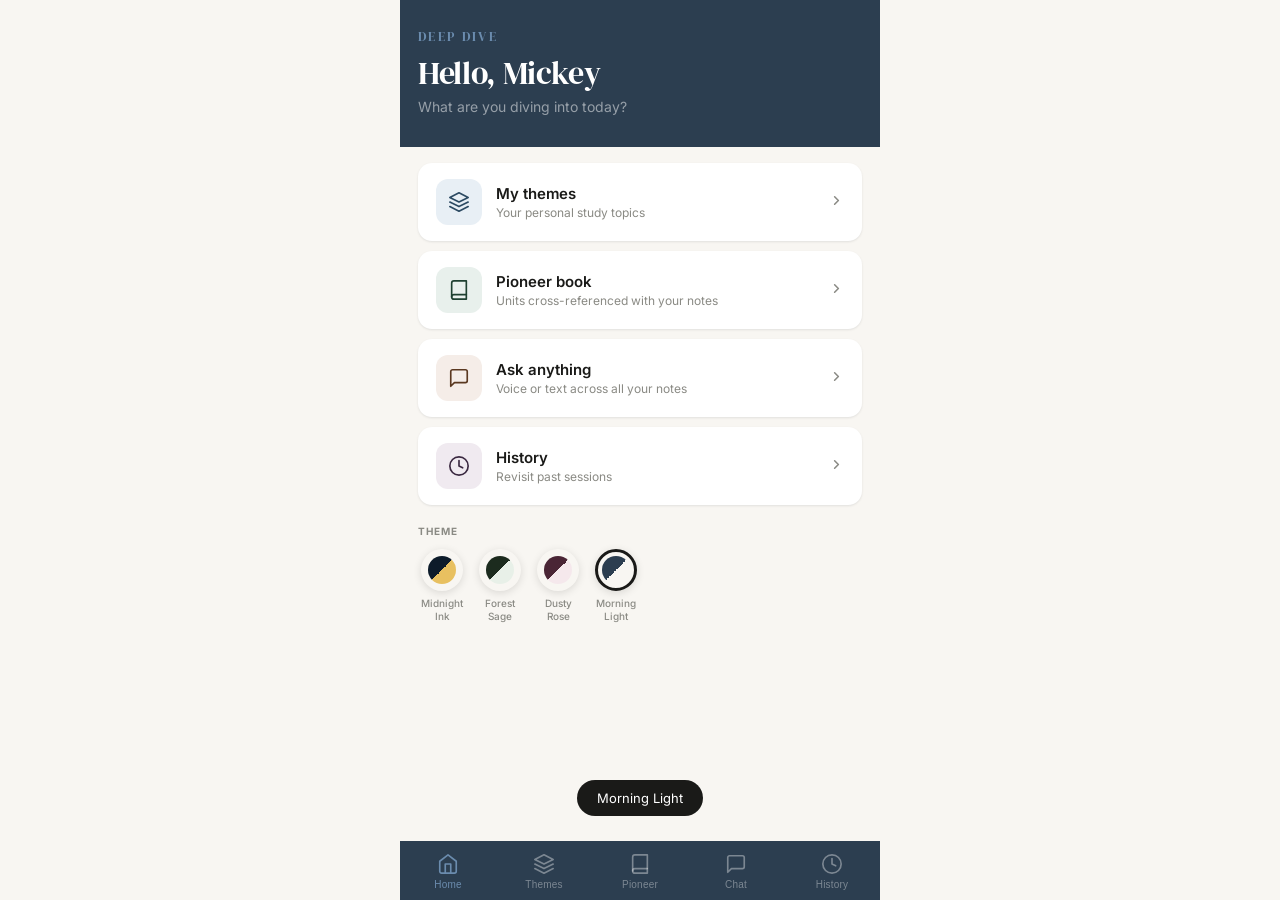
==== index.html @ f8de00b1 "add replay btn style" ====
<!DOCTYPE html>
<html lang="en">
<head>
<meta charset="UTF-8">
<meta name="viewport" content="width=device-width, initial-scale=1.0, maximum-scale=1.0, user-scalable=no, viewport-fit=cover">
<meta name="mobile-web-app-capable" content="yes">
<meta name="apple-mobile-web-app-capable" content="yes">
<meta name="apple-mobile-web-app-status-bar-style" content="default">
<meta name="apple-mobile-web-app-title" content="Deep Dive">
<title>Deep Dive</title>
<style>
@import url('https://fonts.googleapis.com/css2?family=DM+Serif+Display&family=Inter:wght@400;500;600&display=swap');

* { box-sizing: border-box; margin: 0; padding: 0; -webkit-tap-highlight-color: transparent; }
:root {
  /* Brand */
  --navy: #0D1B2A;
  --navy-mid: #1B2E42;
  --navy-soft: #243548;
  --gold: #C9A84C;
  --gold-light: #F5EDD6;
  --gold-dim: rgba(201,168,76,0.15);

  /* Neutrals */
  --bg: #F2F0EB;
  --surface: #FFFFFF;
  --surface2: #F8F6F2;
  --surface3: #EDEAE3;

  /* Text */
  --text: #0D1B2A;
  --text2: #4A5568;
  --text3: #8A95A3;

  /* Borders */
  --border: rgba(13,27,42,0.08);
  --border-strong: rgba(13,27,42,0.15);

  /* Accents */
  --teal: #0F6E56; --teal-light: #E1F5EE;
  --amber: #854F0B; --amber-light: #FAEEDA;
  --coral: #993C1D; --coral-light: #FAECE7;
  --purple: #534AB7; --purple-light: #EEEDFE; --purple-dark: #26215C;

  --radius: 14px;
  --nav-h: 64px;
}
html, body {
  background: var(--bg);
}
body {
  font-family: 'Inter', -apple-system, BlinkMacSystemFont, sans-serif;
  color: var(--text);
  min-height: 100vh;
  max-width: 480px;
  margin: 0 auto;
  overscroll-behavior: none;
}

/* NAV */
.bottom-nav {
  position: fixed; bottom: 0; left: 50%; transform: translateX(-50%);
  width: 100%; max-width: 480px;
  background: var(--navy);
  display: flex; z-index: 100;
  padding-bottom: env(safe-area-inset-bottom);
}
.nav-btn {
  flex: 1; display: flex; flex-direction: column; align-items: center; gap: 4px;
  padding: 12px 4px 10px; font-size: 10px; font-weight: 500;
  color: rgba(255,255,255,0.38);
  border: none; background: none; cursor: pointer;
  transition: color 0.2s;
  letter-spacing: 0.02em;
}
.nav-btn.active { color: var(--gold); }
.nav-btn svg { width: 22px; height: 22px; stroke: currentColor; fill: none; stroke-width: 1.8; stroke-linecap: round; stroke-linejoin: round; }

/* SCREENS */
.screen { display: none; padding-bottom: calc(var(--nav-h) + env(safe-area-inset-bottom) + 20px); min-height: 100vh; background: var(--bg); }
.screen.active { display: block; }

.top-bar {
  position: sticky; top: 0;
  background: var(--navy);
  padding: 14px 18px;
  display: flex; align-items: center; gap: 12px; z-index: 50;
}
.top-bar h1 {
  font-size: 17px; font-weight: 600; flex: 1;
  color: #FFFFFF; letter-spacing: 0.01em;
}
.icon-btn {
  width: 36px; height: 36px;
  display: flex; align-items: center; justify-content: center;
  border: none; background: rgba(255,255,255,0.08); cursor: pointer;
  color: rgba(255,255,255,0.75);
  border-radius: 10px; transition: background 0.15s; flex-shrink: 0;
}
.icon-btn:active { background: rgba(255,255,255,0.15); }
.icon-btn svg { width: 19px; height: 19px; stroke: currentColor; fill: none; stroke-width: 1.8; stroke-linecap: round; stroke-linejoin: round; }
.content { padding: 20px 18px; }

/* HOME */
.home-hero {
  background: var(--navy);
  padding: 28px 18px 32px;
  margin-bottom: 0;
}
.home-brand {
  font-family: 'DM Serif Display', Georgia, serif;
  font-size: 13px; font-weight: 400;
  color: var(--gold);
  letter-spacing: 0.18em;
  text-transform: uppercase;
  margin-bottom: 10px;
  display: block;
}
.greeting {
  font-family: 'DM Serif Display', Georgia, serif;
  font-size: 32px; font-weight: 400;
  color: #FFFFFF;
  line-height: 1.15;
  margin-bottom: 6px;
  letter-spacing: -0.01em;
}
.greeting-sub {
  font-size: 14px; color: rgba(255,255,255,0.5);
  margin-bottom: 0; font-weight: 400;
}
.home-cards { padding: 16px 18px 0; display: flex; flex-direction: column; gap: 10px; background: var(--bg); }
.home-card {
  background: var(--surface);
  border: none;
  border-radius: var(--radius);
  padding: 16px 18px;
  display: flex; align-items: center; gap: 14px;
  cursor: pointer;
  transition: transform 0.12s, box-shadow 0.12s;
  box-shadow: 0 1px 3px rgba(13,27,42,0.06), 0 1px 2px rgba(13,27,42,0.04);
}
.home-card:active { transform: scale(0.985); box-shadow: none; }
.home-icon {
  width: 46px; height: 46px; border-radius: 12px;
  display: flex; align-items: center; justify-content: center; flex-shrink: 0;
}
.home-icon svg { width: 22px; height: 22px; stroke: currentColor; fill: none; stroke-width: 1.8; stroke-linecap: round; stroke-linejoin: round; }
.home-card h3 { font-size: 15px; font-weight: 600; margin-bottom: 2px; color: var(--text); }
.home-card p { font-size: 12px; color: var(--text3); font-weight: 400; }
.chev { margin-left: auto; flex-shrink: 0; }
.chev svg { width: 15px; height: 15px; stroke: var(--text3); fill: none; stroke-width: 2.5; stroke-linecap: round; stroke-linejoin: round; }

/* THEMES */
.search-wrap { margin-bottom: 16px; }
.search-wrap input {
  width: 100%; padding: 12px 18px; border-radius: 99px;
  border: none;
  background: var(--surface);
  font-size: 16px; color: var(--text); outline: none;
  box-shadow: 0 1px 3px rgba(13,27,42,0.08);
  font-family: 'Inter', sans-serif;
}
.search-wrap input:focus { box-shadow: 0 0 0 2px var(--gold), 0 1px 3px rgba(13,27,42,0.08); }
.search-wrap input::placeholder { color: var(--text3); }

.theme-row {
  display: flex; align-items: center; gap: 12px;
  padding: 15px 0; border-bottom: 0.5px solid var(--border);
  cursor: pointer; transition: opacity 0.12s;
}
.theme-row:last-child { border-bottom: none; }
.theme-row:active { opacity: 0.55; }
.theme-name { font-size: 15px; flex: 1; font-weight: 400; color: var(--text); }
.theme-arrow { color: var(--border-strong); }
.theme-arrow svg { width: 14px; height: 14px; stroke: currentColor; fill: none; stroke-width: 2.5; stroke-linecap: round; stroke-linejoin: round; }

.add-row {
  display: flex; align-items: center; gap: 10px;
  padding: 15px 0; cursor: pointer; color: var(--gold); font-size: 15px; font-weight: 500;
}
.add-row svg { width: 18px; height: 18px; stroke: currentColor; fill: none; stroke-width: 2.5; stroke-linecap: round; stroke-linejoin: round; }

.empty-themes { text-align: center; padding: 64px 24px; }
.empty-themes .big-icon { font-size: 52px; margin-bottom: 18px; }
.empty-themes h3 { font-family: 'DM Serif Display', Georgia, serif; font-size: 22px; font-weight: 400; margin-bottom: 10px; color: var(--text); }
.empty-themes p { font-size: 14px; color: var(--text3); line-height: 1.65; margin-bottom: 28px; }
.empty-themes button {
  background: var(--navy); color: white; border: none;
  padding: 13px 26px; border-radius: 99px; font-size: 15px; font-weight: 500;
  cursor: pointer; display: inline-flex; align-items: center; gap: 8px;
  font-family: 'Inter', sans-serif;
}
.empty-themes button svg { width: 18px; height: 18px; stroke: currentColor; fill: none; stroke-width: 2; stroke-linecap: round; stroke-linejoin: round; }

/* DETAIL */
.source-pill {
  display: inline-flex; align-items: center; gap: 5px;
  font-size: 11px; font-weight: 600; padding: 4px 12px;
  border-radius: 99px;
  background: var(--navy); color: var(--gold);
  letter-spacing: 0.04em; text-transform: uppercase;
  margin-bottom: 16px;
}
.section-label {
  font-size: 10px; font-weight: 700; color: var(--text3);
  letter-spacing: 0.1em; text-transform: uppercase; margin: 20px 0 10px;
}
.note-card {
  background: var(--surface);
  border: none;
  border-radius: 14px; margin-bottom: 10px; overflow: hidden;
  box-shadow: 0 1px 3px rgba(13,27,42,0.07), 0 1px 2px rgba(13,27,42,0.04);
}
.note-head {
  display: flex; align-items: flex-start; gap: 10px;
  padding: 14px 16px; cursor: pointer; transition: background 0.12s;
}
.note-head:active { background: var(--surface2); }
.note-tag-pill {
  font-size: 10px; font-weight: 700; padding: 3px 8px; border-radius: 6px;
  background: var(--gold-dim); color: var(--gold);
  border: 1px solid rgba(201,168,76,0.25);
  flex-shrink: 0; margin-top: 1px; white-space: nowrap;
  letter-spacing: 0.04em; text-transform: uppercase;
}
.note-summary { font-size: 13px; flex: 1; line-height: 1.4; }
.note-chev { color: var(--text3); transition: transform 0.2s; flex-shrink: 0; margin-top: 2px; }
.note-chev svg { width: 14px; height: 14px; stroke: currentColor; fill: none; stroke-width: 2; stroke-linecap: round; stroke-linejoin: round; }
.note-chev.open { transform: rotate(180deg); }
.note-body { display: none; padding: 0 12px 14px 12px; border-top: 0.5px solid var(--border); }
.note-body.open { display: block; }
.note-full { font-size: 13px; line-height: 1.75; color: var(--text2); padding-top: 12px; margin-bottom: 8px; font-family: Georgia, serif; }
.note-ref { font-size: 11px; color: var(--text3); margin-bottom: 10px; }
.note-actions { display: flex; gap: 6px; flex-wrap: wrap; }
.note-action {
  font-size: 12px; padding: 6px 10px; border-radius: 8px;
  border: 0.5px solid var(--border-strong); background: var(--surface2); color: var(--text2);
  cursor: pointer; display: flex; align-items: center; gap: 4px; transition: background 0.12s;
}
.note-action:active { background: var(--bg); }
.note-action svg { width: 13px; height: 13px; stroke: currentColor; fill: none; stroke-width: 2; stroke-linecap: round; stroke-linejoin: round; }

/* LOADING / EMPTY */
.loading-state { text-align: center; padding: 48px 20px; color: var(--text3); font-size: 14px; }
.spinner { width: 28px; height: 28px; border: 2px solid var(--border-strong); border-top-color: var(--gold); border-radius: 50%; animation: spin 0.7s linear infinite; margin: 0 auto 14px; }
@keyframes spin { to { transform: rotate(360deg); } }
.empty-state { text-align: center; padding: 40px 20px; }
.empty-state p { font-size: 14px; color: var(--text3); line-height: 1.6; }

/* PIONEER */
.unit-card {
  background: var(--surface); border: 0.5px solid var(--border);
  border-radius: var(--radius); padding: 14px 16px; margin-bottom: 10px;
  cursor: pointer; transition: background 0.12s;
}
.unit-card:active { background: var(--surface2); }
.unit-number { font-size: 11px; font-weight: 600; color: var(--text3); letter-spacing: 0.05em; text-transform: uppercase; margin-bottom: 4px; }
.unit-title { font-size: 14px; font-weight: 500; margin-bottom: 6px; }
.match-badge { font-size: 11px; background: var(--purple-light); color: var(--purple); border-radius: 6px; padding: 2px 8px; display: inline-block; font-weight: 500; }

/* CHAT */
.chat-messages {
  padding: 16px; display: flex; flex-direction: column; gap: 12px;
  padding-bottom: calc(var(--nav-h) + 120px + env(safe-area-inset-bottom));
}
.bubble-me {
  background: var(--navy); color: rgba(255,255,255,0.92);
  border-radius: 18px 18px 4px 18px;
  padding: 11px 16px; font-size: 14px; line-height: 1.55;
  align-self: flex-end; max-width: 85%;
  font-weight: 400;
}
.bubble-them {
  background: var(--surface);
  border-radius: 18px 18px 18px 4px;
  padding: 14px 16px; font-size: 14px; line-height: 1.75;
  align-self: flex-start; max-width: 92%;
  font-family: 'DM Serif Display', Georgia, serif;
  white-space: pre-wrap;
  box-shadow: 0 1px 3px rgba(13,27,42,0.07);
}
.typing { display: flex; gap: 5px; padding: 14px 16px; align-items: center; }
.typing span { width: 7px; height: 7px; border-radius: 50%; background: var(--text3); animation: bounce 1.1s infinite; }
.typing span:nth-child(2) { animation-delay: 0.18s; }
.typing span:nth-child(3) { animation-delay: 0.36s; }
@keyframes bounce { 0%,60%,100%{transform:translateY(0)} 30%{transform:translateY(-6px)} }

.chat-bar {
  position: fixed;
  bottom: calc(var(--nav-h) + env(safe-area-inset-bottom));
  left: 50%; transform: translateX(-50%);
  width: 100%; max-width: 480px;
  background: var(--surface);
  border-top: 0.5px solid var(--border);
  padding: 10px 14px 12px; z-index: 50;
}
.chat-bar-row { display: flex; align-items: center; gap: 8px; }
.chat-bar input {
  flex: 1; padding: 11px 16px; border-radius: 99px;
  border: none;
  background: var(--bg);
  font-size: 16px; color: var(--text); outline: none;
  font-family: 'Inter', sans-serif;
}
.chat-bar input:focus { box-shadow: 0 0 0 2px var(--gold); }

/* Voice button — big and friendly */
.voice-btn {
  width: 46px; height: 46px; border-radius: 50%; flex-shrink: 0;
  border: none; cursor: pointer;
  display: flex; align-items: center; justify-content: center;
  transition: all 0.2s;
  background: var(--surface3); color: var(--text2);
}
.voice-btn.listening {
  background: #C62828; color: white;
  animation: pulse-ring 1.2s ease-out infinite;
}
.voice-btn svg { width: 18px; height: 18px; stroke: currentColor; fill: none; stroke-width: 1.8; stroke-linecap: round; stroke-linejoin: round; }
@keyframes pulse-ring {
  0% { box-shadow: 0 0 0 0 rgba(229,57,53,0.4); }
  70% { box-shadow: 0 0 0 10px rgba(229,57,53,0); }
  100% { box-shadow: 0 0 0 0 rgba(229,57,53,0); }
}

.send-btn {
  width: 46px; height: 46px; border-radius: 50%; flex-shrink: 0;
  background: var(--navy); border: none; cursor: pointer;
  display: flex; align-items: center; justify-content: center; transition: opacity 0.15s;
}
.send-btn:active { opacity: 0.8; }
.send-btn svg { width: 16px; height: 16px; stroke: white; fill: none; stroke-width: 2; stroke-linecap: round; stroke-linejoin: round; }

.voice-status {
  font-size: 12px; color: var(--text3); text-align: center;
  padding-top: 6px; min-height: 20px; transition: color 0.2s;
  letter-spacing: 0.02em;
}
.voice-status.active { color: #C62828; }

/* HISTORY */
.history-item {
  background: var(--surface);
  border: none;
  border-radius: var(--radius); margin-bottom: 10px; cursor: pointer;
  box-shadow: 0 1px 3px rgba(13,27,42,0.07);
  transition: transform 0.12s;
}
.history-item:active { transform: scale(0.985); }
.history-date { font-size: 11px; color: var(--gold); margin-bottom: 4px; font-weight: 600; letter-spacing: 0.04em; text-transform: uppercase; }
.history-title { font-size: 14px; font-weight: 500; margin-bottom: 2px; color: var(--text); }
.history-preview { font-size: 12px; color: var(--text3); }

/* MODAL */
.modal-overlay {
  display: none; position: fixed; inset: 0;
  background: rgba(0,0,0,0.45); z-index: 200;
  align-items: flex-end; justify-content: center;
}
.modal-overlay.open { display: flex; }
.modal {
  background: var(--surface); border-radius: 24px 24px 0 0;
  padding: 28px 22px calc(36px + env(safe-area-inset-bottom));
  width: 100%; max-width: 480px;
}
.modal h2 {
  font-family: 'DM Serif Display', Georgia, serif;
  font-size: 22px; font-weight: 400; margin-bottom: 20px; color: var(--text);
}
.modal label { font-size: 12px; font-weight: 600; color: var(--text3); display: block; margin-bottom: 7px; margin-top: 16px; letter-spacing: 0.06em; text-transform: uppercase; }
.modal input, .modal textarea {
  width: 100%; padding: 12px 16px; border-radius: 12px;
  border: none;
  background: var(--bg);
  font-size: 16px; color: var(--text); outline: none; font-family: 'Inter', sans-serif;
}
.modal input:focus, .modal textarea:focus { box-shadow: 0 0 0 2px var(--gold); }
.modal textarea { height: 86px; resize: none; margin-top: 0; }
.modal-btns { display: flex; gap: 10px; margin-top: 24px; }
.modal-btns button { flex: 1; padding: 14px; border-radius: 99px; border: none; font-size: 15px; font-weight: 600; cursor: pointer; font-family: 'Inter', sans-serif; }
.btn-cancel { background: var(--bg); color: var(--text2); }
.btn-save { background: var(--navy); color: white; }

/* THEMES SECTION ON HOME */
.home-theme-section { padding: 20px 18px 24px; background: var(--bg); }
.home-theme-label {
  font-size: 10px; font-weight: 700; letter-spacing: 0.1em;
  text-transform: uppercase; color: var(--text3);
  margin-bottom: 12px; display: block;
}
.theme-swatches { display: flex; gap: 10px; flex-wrap: wrap; }
.theme-swatch {
  display: flex; flex-direction: column; align-items: center; gap: 6px;
  cursor: pointer; transition: transform 0.15s;
}
.theme-swatch:active { transform: scale(0.92); }
.swatch-dot {
  width: 42px; height: 42px; border-radius: 50%;
  display: flex; align-items: center; justify-content: center;
  border: 3px solid transparent;
  transition: border-color 0.2s;
  box-shadow: 0 2px 8px rgba(0,0,0,0.12);
}
.swatch-dot.active { border-color: var(--text); }
.swatch-inner { width: 28px; height: 28px; border-radius: 50%; }
.swatch-name { font-size: 10px; color: var(--text3); font-weight: 500; text-align: center; max-width: 48px; line-height: 1.3; }

.replay-btn {
  display: flex; align-items: center; gap: 6px;
  background: var(--gold-dim);
  border: 1px solid rgba(201,168,76,0.3);
  color: var(--gold);
  padding: 7px 14px;
  border-radius: 99px;
  font-size: 12px; font-weight: 600;
  font-family: 'Inter', sans-serif;
  cursor: pointer;
  align-self: flex-start;
  margin-top: -4px;
}
.replay-btn svg { width: 14px; height: 14px; stroke: currentColor; fill: none; stroke-width: 2; stroke-linecap: round; stroke-linejoin: round; }

/* TOAST */
.toast {
  position: fixed; bottom: calc(var(--nav-h) + 20px);
  left: 50%; transform: translateX(-50%);
  background: #1a1a18; color: white;
  padding: 10px 20px; border-radius: 99px; font-size: 13px;
  z-index: 300; opacity: 0; transition: opacity 0.2s; pointer-events: none; white-space: nowrap;
}
.toast.show { opacity: 1; }
</style>
</head>
<body>

<!-- HOME -->
<div class="screen active" id="screen-home">
  <div class="home-hero">
    <span class="home-brand">Deep Dive</span>
    <p class="greeting">Hello, Mickey</p>
    <p class="greeting-sub">What are you diving into today?</p>
  </div>
  <div class="home-cards">
    <div class="home-card" onclick="goTo('themes')">
      <div class="home-icon" style="background:#E8F5EE;color:#0F6E56">
        <svg viewBox="0 0 24 24"><path d="M12 2L2 7l10 5 10-5-10-5z"/><path d="M2 17l10 5 10-5"/><path d="M2 12l10 5 10-5"/></svg>
      </div>
      <div><h3>My themes</h3><p>Your personal study topics</p></div>
      <div class="chev"><svg viewBox="0 0 24 24"><polyline points="9 18 15 12 9 6"/></svg></div>
    </div>
    <div class="home-card" onclick="goTo('pioneer')">
      <div class="home-icon" style="background:#EEEDFE;color:#534AB7">
        <svg viewBox="0 0 24 24"><path d="M4 19.5A2.5 2.5 0 0 1 6.5 17H20"/><path d="M6.5 2H20v20H6.5A2.5 2.5 0 0 1 4 19.5v-15A2.5 2.5 0 0 1 6.5 2z"/></svg>
      </div>
      <div><h3>Pioneer book</h3><p>Units cross-referenced with your notes</p></div>
      <div class="chev"><svg viewBox="0 0 24 24"><polyline points="9 18 15 12 9 6"/></svg></div>
    </div>
    <div class="home-card" onclick="goTo('chat')">
      <div class="home-icon" style="background:#FDF3E3;color:#854F0B">
        <svg viewBox="0 0 24 24"><path d="M21 15a2 2 0 0 1-2 2H7l-4 4V5a2 2 0 0 1 2-2h14a2 2 0 0 1 2 2z"/></svg>
      </div>
      <div><h3>Ask anything</h3><p>Voice or text across all your notes</p></div>
      <div class="chev"><svg viewBox="0 0 24 24"><polyline points="9 18 15 12 9 6"/></svg></div>
    </div>
    <div class="home-card" onclick="goTo('history')">
      <div class="home-icon" style="background:#FAECE7;color:#993C1D">
        <svg viewBox="0 0 24 24"><circle cx="12" cy="12" r="10"/><polyline points="12 6 12 12 16 14"/></svg>
      </div>
      <div><h3>History</h3><p>Revisit past sessions</p></div>
      <div class="chev"><svg viewBox="0 0 24 24"><polyline points="9 18 15 12 9 6"/></svg></div>
    </div>
  </div>

  <div class="home-theme-section">
    <span class="home-theme-label">Theme</span>
    <div class="theme-swatches">
      <div class="theme-swatch" onclick="applyTheme(0)">
        <div class="swatch-dot active" id="swatch-0">
          <div class="swatch-inner" style="background:linear-gradient(135deg,#0D1B2A 50%,#E8C060 50%)"></div>
        </div>
        <span class="swatch-name">Midnight Ink</span>
      </div>
      <div class="theme-swatch" onclick="applyTheme(1)">
        <div class="swatch-dot" id="swatch-1">
          <div class="swatch-inner" style="background:linear-gradient(135deg,#1C2B1E 50%,#E8F0E8 50%)"></div>
        </div>
        <span class="swatch-name">Forest Sage</span>
      </div>
      <div class="theme-swatch" onclick="applyTheme(2)">
        <div class="swatch-dot" id="swatch-2">
          <div class="swatch-inner" style="background:linear-gradient(135deg,#4A2535 50%,#F5E8EC 50%)"></div>
        </div>
        <span class="swatch-name">Dusty Rose</span>
      </div>
      <div class="theme-swatch" onclick="applyTheme(3)">
        <div class="swatch-dot" id="swatch-3">
          <div class="swatch-inner" style="background:linear-gradient(135deg,#2C3E50 50%,#F8F6F2 50%)"></div>
        </div>
        <span class="swatch-name">Morning Light</span>
      </div>
    </div>
  </div>
</div>

<!-- THEMES LIST -->
<div class="screen" id="screen-themes">
  <div class="top-bar">
    <h1>My themes</h1>
    <button class="icon-btn" onclick="openModal()" aria-label="Add theme">
      <svg viewBox="0 0 24 24"><line x1="12" y1="5" x2="12" y2="19"/><line x1="5" y1="12" x2="19" y2="12"/></svg>
    </button>
  </div>
  <div class="content">
    <div class="search-wrap">
      <input type="text" id="theme-search" placeholder="Search your themes…" oninput="renderThemes()" autocomplete="off">
    </div>
    <div id="themes-list"></div>
  </div>
</div>

<!-- THEME DETAIL -->
<div class="screen" id="screen-detail">
  <div class="top-bar">
    <button class="icon-btn" onclick="goTo('themes')" aria-label="Back">
      <svg viewBox="0 0 24 24"><polyline points="15 18 9 12 15 6"/></svg>
    </button>
    <h1 id="detail-title">Theme</h1>
    <button class="icon-btn" onclick="exportTheme()" aria-label="Export">
      <svg viewBox="0 0 24 24"><path d="M21 15v4a2 2 0 0 1-2 2H5a2 2 0 0 1-2-2v-4"/><polyline points="7 10 12 15 17 10"/><line x1="12" y1="15" x2="12" y2="3"/></svg>
    </button>
  </div>
  <div class="content" id="detail-content"></div>
</div>

<!-- PIONEER LIST -->
<div class="screen" id="screen-pioneer">
  <div class="top-bar"><h1>Pioneer book</h1></div>
  <div style="display:flex;background:var(--navy);padding:0 18px 14px;gap:8px">
    <button id="pioneer-tab-explore" onclick="switchPioneerTab('explore')"
      style="flex:1;padding:8px;border-radius:99px;border:none;font-size:13px;font-weight:600;cursor:pointer;font-family:inherit;background:var(--gold);color:var(--navy)">
      Explore questions
    </button>
    <button id="pioneer-tab-xref" onclick="switchPioneerTab('xref')"
      style="flex:1;padding:8px;border-radius:99px;border:none;font-size:13px;font-weight:600;cursor:pointer;font-family:inherit;background:rgba(255,255,255,0.12);color:rgba(255,255,255,0.7)">
      Cross-reference
    </button>
  </div>
  <div class="content">
    <div id="pioneer-xref-pane">
      <p style="font-size:13px;color:var(--text3);margin-bottom:16px;line-height:1.5">Tap a unit to cross-reference it with your notes database.</p>
      <div id="units-list"></div>
    </div>
    <div id="pioneer-explore-pane" style="display:none">
      <p style="font-size:13px;color:var(--text3);margin-bottom:16px;line-height:1.5">Tap a unit to browse its questions. Your notes will be searched for answers.</p>
      <div id="explore-units-list"></div>
    </div>
  </div>
</div>

<!-- PIONEER UNIT DETAIL -->
<div class="screen" id="screen-pioneer-detail">
  <div class="top-bar">
    <button class="icon-btn" onclick="goTo('pioneer')" aria-label="Back">
      <svg viewBox="0 0 24 24"><polyline points="15 18 9 12 15 6"/></svg>
    </button>
    <h1 id="pioneer-detail-title" style="font-size:16px">Unit</h1>
  </div>
  <div class="content" id="pioneer-detail-content"></div>
</div>

<!-- PIONEER EXPLORE QUESTIONS -->
<div class="screen" id="screen-pioneer-questions">
  <div class="top-bar">
    <button class="icon-btn" onclick="goTo('pioneer')" aria-label="Back">
      <svg viewBox="0 0 24 24"><polyline points="15 18 9 12 15 6"/></svg>
    </button>
    <h1 id="questions-title" style="font-size:15px">Questions</h1>
  </div>
  <div class="content" id="questions-content"></div>
</div>

<!-- PIONEER QUESTION ANSWER -->
<div class="screen" id="screen-pioneer-answer">
  <div class="top-bar">
    <button class="icon-btn" id="answer-back-btn" onclick="goTo('pioneer-questions')" aria-label="Back">
      <svg viewBox="0 0 24 24"><polyline points="15 18 9 12 15 6"/></svg>
    </button>
    <h1 style="font-size:14px;line-height:1.3" id="answer-question-title">Question</h1>
  </div>
  <div class="content" id="answer-content"></div>
</div>

<!-- CHAT -->
<div class="screen" id="screen-chat">
  <div class="top-bar">
    <h1>Ask anything</h1>
    <button class="icon-btn" onclick="clearChat()" aria-label="Clear chat">
      <svg viewBox="0 0 24 24"><polyline points="3 6 5 6 21 6"/><path d="M19 6l-1 14a2 2 0 0 1-2 2H8a2 2 0 0 1-2-2L5 6"/><path d="M10 11v6"/><path d="M14 11v6"/><path d="M9 6V4h6v2"/></svg>
    </button>
  </div>
  <div class="chat-messages" id="chat-messages">
    <div class="bubble-them">Hi Mickey! Tap the mic and speak, or type below. I'll search your notes and read the answer back to you.</div>
  </div>
  <div class="chat-bar">
    <div class="chat-bar-row">
      <button class="voice-btn" id="voice-btn" onclick="toggleVoice()" aria-label="Voice input">
        <svg viewBox="0 0 24 24"><path d="M12 1a3 3 0 0 0-3 3v8a3 3 0 0 0 6 0V4a3 3 0 0 0-3-3z"/><path d="M19 10v2a7 7 0 0 1-14 0v-2"/><line x1="12" y1="19" x2="12" y2="23"/><line x1="8" y1="23" x2="16" y2="23"/></svg>
      </button>
      <input type="text" id="chat-input" placeholder="Or type your question…" onkeydown="if(event.key==='Enter')sendChat()" autocomplete="off">
      <button class="send-btn" onclick="sendChat()" aria-label="Send">
        <svg viewBox="0 0 24 24"><line x1="22" y1="2" x2="11" y2="13"/><polygon points="22 2 15 22 11 13 2 9 22 2"/></svg>
      </button>
    </div>
    <div class="voice-status" id="voice-status">Tap the mic to speak</div>
  </div>
</div>

<!-- HISTORY -->
<div class="screen" id="screen-history">
  <div class="top-bar">
    <h1>History</h1>
    <button class="icon-btn" onclick="clearHistory()" aria-label="Clear history">
      <svg viewBox="0 0 24 24"><polyline points="3 6 5 6 21 6"/><path d="M19 6l-1 14a2 2 0 0 1-2 2H8a2 2 0 0 1-2-2L5 6"/><path d="M10 11v6"/><path d="M14 11v6"/><path d="M9 6V4h6v2"/></svg>
    </button>
  </div>
  <div class="content" id="history-content"></div>
</div>

<!-- BOTTOM NAV -->
<nav class="bottom-nav">
  <button class="nav-btn active" id="nav-home" onclick="goTo('home')">
    <svg viewBox="0 0 24 24"><path d="M3 9l9-7 9 7v11a2 2 0 0 1-2 2H5a2 2 0 0 1-2-2z"/><polyline points="9 22 9 12 15 12 15 22"/></svg>Home
  </button>
  <button class="nav-btn" id="nav-themes" onclick="goTo('themes')">
    <svg viewBox="0 0 24 24"><path d="M12 2L2 7l10 5 10-5-10-5z"/><path d="M2 17l10 5 10-5"/><path d="M2 12l10 5 10-5"/></svg>Themes
  </button>
  <button class="nav-btn" id="nav-pioneer" onclick="goTo('pioneer')">
    <svg viewBox="0 0 24 24"><path d="M4 19.5A2.5 2.5 0 0 1 6.5 17H20"/><path d="M6.5 2H20v20H6.5A2.5 2.5 0 0 1 4 19.5v-15A2.5 2.5 0 0 1 6.5 2z"/></svg>Pioneer
  </button>
  <button class="nav-btn" id="nav-chat" onclick="goTo('chat')">
    <svg viewBox="0 0 24 24"><path d="M21 15a2 2 0 0 1-2 2H7l-4 4V5a2 2 0 0 1 2-2h14a2 2 0 0 1 2 2z"/></svg>Chat
  </button>
  <button class="nav-btn" id="nav-history" onclick="goTo('history')">
    <svg viewBox="0 0 24 24"><circle cx="12" cy="12" r="10"/><polyline points="12 6 12 12 16 14"/></svg>History
  </button>
</nav>

<!-- ADD THEME MODAL -->
<div class="modal-overlay" id="modal" onclick="handleOverlayClick(event)">
  <div class="modal">
    <h2>Add new theme</h2>
    <label for="new-name">Theme name</label>
    <input type="text" id="new-name" placeholder="e.g. Comfort and suffering" autocomplete="off">
    <label for="new-keywords">Keywords to search for</label>
    <textarea id="new-keywords" placeholder="e.g. comfort, suffering, grief, brokenhearted, sorrow"></textarea>
    <div class="modal-btns">
      <button class="btn-cancel" onclick="closeModal()">Cancel</button>
      <button class="btn-save" onclick="saveTheme()">Save and search</button>
    </div>
  </div>
</div>

<div class="toast" id="toast"></div>

<script>
'use strict';

// ── STATE ──
let cachedNotes = null;
let themes = JSON.parse(localStorage.getItem('dd-themes-v2') || '[]');
let history = JSON.parse(localStorage.getItem('dd-history-v2') || '[]');
let currentTheme = null;
let isListening = false;
let recognition = null;
let synth = window.speechSynthesis;

// ── NAVIGATION ──
const ALL = ['home','themes','detail','pioneer','pioneer-detail','pioneer-questions','pioneer-answer','chat','history'];
const NAV = ['home','themes','pioneer','chat','history'];

function goTo(name) {
  ALL.forEach(s => document.getElementById('screen-' + s).classList.remove('active'));
  document.getElementById('screen-' + name).classList.add('active');
  NAV.forEach(s => {
    const b = document.getElementById('nav-' + s);
    if (b) b.classList.toggle('active', s === name);
  });
  if (name === 'themes') renderThemes();
  if (name === 'pioneer') { renderPioneer(); switchPioneerTab('explore'); }
  if (name === 'history') renderHistory();
  window.scrollTo(0, 0);
}

// ── FETCH NOTES ──
async function fetchNotes() {
  if (cachedNotes) return cachedNotes;
  const res = await fetch('/.netlify/functions/sheets');
  if (!res.ok) throw new Error(`Sheets error: ${res.status}`);
  const data = await res.json();
  if (data.error) throw new Error(data.error);
  cachedNotes = data.notes || [];
  console.log(`Loaded ${cachedNotes.length} notes`);
  return cachedNotes;
}

function searchNotes(notes, keywordStr, limit = 20) {
  const terms = keywordStr.toLowerCase().split(',').map(k => k.trim()).filter(Boolean);
  const RICH_LENGTH = 200, SUBSTANTIAL_LENGTH = 60, THIN_LENGTH = 15;

  const scored = [];

  for (const note of notes) {
    const fromTaggedTab = (note['_tab'] || '') === 'Tagged Notes';
    const tag        = (note['Tag'] || '').toLowerCase();
    const title      = (note['Note Title'] || '').toLowerCase();
    const content    = (note['Note Content'] || '').toLowerCase();
    const scripture  = (note['Scripture / Reference'] || '').toLowerCase();
    const location   = (note['Location Title'] || '').toLowerCase();
    const everything = Object.values(note).join(' ').toLowerCase();

    const hasTag = tag.trim().length > 0;
    const contentLength = content.trim().length;
    let contentQuality = 0;
    if (contentLength >= RICH_LENGTH) contentQuality = 50;
    else if (contentLength >= SUBSTANTIAL_LENGTH) contentQuality = 25;
    else if (contentLength >= THIN_LENGTH) contentQuality = 8;

    let score = 0, matched = false;

    for (const term of terms) {
      if (!term) continue;
      if (hasTag && tag.includes(term)) { score += 70; matched = true; }
      if (title.includes(term)) { score += 60; matched = true; }
      if (content.includes(term)) { score += contentQuality + 20; matched = true; }
      if (scripture.includes(term)) { score += 10; matched = true; }
      if (location.includes(term))  { score += 10; matched = true; }
      if (!matched && everything.includes(term)) { score += 3; matched = true; }
    }

    if (!matched) continue;
    if (fromTaggedTab) score += 8;
    if (score > 0) scored.push({ note, score });
  }

  return scored.sort((a, b) => b.score - a.score).slice(0, limit).map(s => s.note);
}
function esc(str) {
  return String(str || '').replace(/&/g,'&amp;').replace(/</g,'&lt;').replace(/>/g,'&gt;').replace(/"/g,'&quot;');
}

// ── THEMES ──
function renderThemes() {
  const query = (document.getElementById('theme-search')?.value || '').toLowerCase();
  const list = document.getElementById('themes-list');

  if (themes.length === 0 && !query) {
    list.innerHTML = `
      <div class="empty-themes">
        <div class="big-icon">🌊</div>
        <h3>No themes yet</h3>
        <p>Create your first theme and Deep Dive will search your notes for everything related to it.</p>
        <button onclick="openModal()">
          <svg viewBox="0 0 24 24"><line x1="12" y1="5" x2="12" y2="19"/><line x1="5" y1="12" x2="19" y2="12"/></svg>
          Add your first theme
        </button>
      </div>`;
    return;
  }

  // Newest first — themes array is push-based so we reverse a copy
  const sorted = [...themes].reverse();
  const filtered = sorted.filter(t => t.name.toLowerCase().includes(query));

  // Map back to original index for openTheme to work correctly
  list.innerHTML = filtered.map((t) => {
    const originalIndex = themes.indexOf(t);
    return `
      <div class="theme-row" onclick="openTheme(${originalIndex})">
        <span class="theme-name">${esc(t.name)}</span>
        <span class="theme-arrow"><svg viewBox="0 0 24 24"><polyline points="9 18 15 12 9 6"/></svg></span>
      </div>`;
  }).join('') + `
    <div class="add-row" onclick="openModal()">
      <svg viewBox="0 0 24 24"><line x1="12" y1="5" x2="12" y2="19"/><line x1="5" y1="12" x2="19" y2="12"/></svg>
      Add new theme
    </div>`;
}

const PAGE_SIZE = 10;
let detailAllMatches = [];
let detailPage = 0;

async function openTheme(index) {
  const theme = themes[index];
  currentTheme = theme;
  detailPage = 0;
  detailAllMatches = [];
  document.getElementById('detail-title').textContent = theme.name;
  document.getElementById('detail-content').innerHTML = `<div class="loading-state"><div class="spinner"></div>Searching your notes for "${esc(theme.name)}"…</div>`;
  goTo('detail');

  try {
    const notes = await fetchNotes();
    detailAllMatches = searchNotes(notes, theme.keywords || theme.name);
    renderDetail(theme, detailAllMatches, 0);
    addHistory(theme.name, detailAllMatches.length);
  } catch (err) {
    console.error(err);
    document.getElementById('detail-content').innerHTML = `<div class="empty-state"><p>Could not load notes.<br><br>${esc(err.message)}</p></div>`;
  }
}

function renderDetail(theme, allMatches, page) {
  detailPage = page;
  const el = document.getElementById('detail-content');
  const total = allMatches.length;
  const totalPages = Math.ceil(total / PAGE_SIZE);
  const start = page * PAGE_SIZE;
  const matches = allMatches.slice(start, start + PAGE_SIZE);

  if (total === 0) {
    el.innerHTML = `
      <span class="source-pill">Google Sheets — 0 matches</span>
      <div class="empty-state">
        <p>No notes found for "<strong>${esc(theme.name)}</strong>".<br><br>
        Try adding more keywords, or make sure your Google Sheet has notes tagged with related terms.</p>
      </div>`;
    return;
  }

  const cards = matches.map((note, i) => {
    const globalI = start + i;
    const tag      = note['Tag'] || '';
    const title    = note['Note Title'] || note['Scripture / Reference'] || '';
    const body     = note['Note Content'] || '';
    const scripture = note['Scripture / Reference'] || '';
    const book     = note['Bible Book'] || '';
    const chapter  = note['Chapter'] || '';
    const verse    = note['Verse / Block'] || '';
    const location = note['Location Title'] || '';
    const pub      = note['Publication'] || note['Publicatoin'] || '';
    const tab      = note['_tab'] || 'Google Sheets';

    const displayTitle = title || scripture || `Note ${globalI + 1}`;
    const ref = [scripture || (book ? `${book} ${chapter}:${verse}`.trim() : ''), location, pub, tab].filter(Boolean).join(' · ');

    return `
      <div class="note-card">
        <div class="note-head" onclick="toggleNote('n${globalI}')" role="button" aria-expanded="false" id="n${globalI}-h">
          ${tag ? `<span class="note-tag-pill">${esc(tag)}</span>` : ''}
          <span class="note-summary">${esc(displayTitle)}</span>
          <span class="note-chev" id="n${globalI}-c"><svg viewBox="0 0 24 24"><polyline points="6 9 12 15 18 9"/></svg></span>
        </div>
        <div class="note-body" id="n${globalI}">
          <p class="note-full">${esc(body) || 'No content recorded.'}</p>
          ${ref ? `<p class="note-ref">${esc(ref)}</p>` : ''}
          <div class="note-actions">
            <button class="note-action" onclick="prefillChat('Tell me more about: ${esc(displayTitle).replace(/'/g,"\\'")}')">
              <svg viewBox="0 0 24 24"><path d="M21 15a2 2 0 0 1-2 2H7l-4 4V5a2 2 0 0 1 2-2h14a2 2 0 0 1 2 2z"/></svg>
              Ask about this
            </button>
            ${tag ? `<button class="note-action" onclick="prefillChat('Find all notes related to: ${esc(tag).replace(/'/g,"\\'")}')">
              <svg viewBox="0 0 24 24"><circle cx="11" cy="11" r="8"/><line x1="21" y1="21" x2="16.65" y2="16.65"/></svg>
              Find related
            </button>` : ''}
          </div>
        </div>
      </div>`;
  }).join('');

  const paginationBar = totalPages > 1 ? `
    <div style="display:flex;align-items:center;justify-content:space-between;margin-top:16px;gap:8px">
      <button class="note-action" style="flex:1;justify-content:center;padding:10px"
        onclick="renderDetail(currentTheme, detailAllMatches, ${page - 1}); window.scrollTo(0,0)"
        ${page === 0 ? 'disabled style="flex:1;justify-content:center;padding:10px;opacity:0.35;cursor:default"' : ''}>
        ← Prev
      </button>
      <span style="font-size:12px;color:var(--text3);white-space:nowrap">Page ${page + 1} of ${totalPages}</span>
      <button class="note-action" style="flex:1;justify-content:center;padding:10px"
        onclick="renderDetail(currentTheme, detailAllMatches, ${page + 1}); window.scrollTo(0,0)"
        ${page >= totalPages - 1 ? 'disabled style="flex:1;justify-content:center;padding:10px;opacity:0.35;cursor:default"' : ''}>
        Next →
      </button>
    </div>` : '';

  el.innerHTML = `
    <span class="source-pill">Google Sheets — ${total} note${total !== 1 ? 's' : ''} found</span>
    <p style="font-size:13px;color:var(--text3);margin-bottom:16px">Showing ${start + 1}–${Math.min(start + PAGE_SIZE, total)} of ${total} · Tap any row to expand</p>
    ${cards}
    ${paginationBar}
    <div style="margin-top:12px">
      <button class="note-action" style="padding:11px 16px;font-size:13px;width:100%;justify-content:center" onclick="prefillChat('Summarize everything I have on: ${esc(theme.name).replace(/'/g,"\\'")}')">
        <svg viewBox="0 0 24 24"><path d="M21 15a2 2 0 0 1-2 2H7l-4 4V5a2 2 0 0 1 2-2h14a2 2 0 0 1 2 2z"/></svg>
        Ask Claude to summarize this theme
      </button>
    </div>`;
}

function toggleNote(id) {
  const body = document.getElementById(id);
  const chev = document.getElementById(id + '-c');
  const isOpen = body.classList.contains('open');
  body.classList.toggle('open', !isOpen);
  chev.classList.toggle('open', !isOpen);
}

// ── PIONEER TABS ──
function switchPioneerTab(tab) {
  const xref = document.getElementById('pioneer-xref-pane');
  const explore = document.getElementById('pioneer-explore-pane');
  const btnX = document.getElementById('pioneer-tab-xref');
  const btnE = document.getElementById('pioneer-tab-explore');
  if (tab === 'xref') {
    xref.style.display = ''; explore.style.display = 'none';
    btnX.style.background = 'var(--gold)'; btnX.style.color = 'var(--navy)';
    btnE.style.background = 'rgba(255,255,255,0.12)'; btnE.style.color = 'rgba(255,255,255,0.7)';
  } else {
    xref.style.display = 'none'; explore.style.display = '';
    btnE.style.background = 'var(--gold)'; btnE.style.color = 'var(--navy)';
    btnX.style.background = 'rgba(255,255,255,0.12)'; btnX.style.color = 'rgba(255,255,255,0.7)';
    explorePage = 0;
    renderExploreUnits(0);
  }
}

let explorePage = 0;
const EXPLORE_PAGE_SIZE = 12;

function renderExploreUnits(page = 0) {
  explorePage = page;
  const el = document.getElementById('explore-units-list');
  const total = PIONEER_UNITS.length;
  const totalPages = Math.ceil(total / EXPLORE_PAGE_SIZE);
  const start = page * EXPLORE_PAGE_SIZE;
  const slice = PIONEER_UNITS.slice(start, start + EXPLORE_PAGE_SIZE);

  const cards = slice.map((u, i) => `
    <div class="unit-card" onclick="openExploreUnit(${start + i})">
      <p class="unit-number">Unit ${esc(u.id)}</p>
      <p class="unit-title">${esc(u.title)}</p>
      <p style="font-size:11px;color:var(--text3);margin-top:4px">${u.questions.length} question${u.questions.length !== 1 ? 's' : ''}</p>
    </div>`).join('');

  const pagination = totalPages > 1 ? `
    <div style="display:flex;align-items:center;justify-content:space-between;margin-top:8px;gap:8px">
      <button class="note-action" style="flex:1;justify-content:center;padding:10px"
        onclick="renderExploreUnits(${page - 1}); window.scrollTo(0,0)"
        ${page === 0 ? 'disabled style="flex:1;justify-content:center;padding:10px;opacity:0.35;cursor:default"' : ''}>
        ← Prev
      </button>
      <span style="font-size:12px;color:var(--text3);white-space:nowrap">Page ${page + 1} of ${totalPages}</span>
      <button class="note-action" style="flex:1;justify-content:center;padding:10px"
        onclick="renderExploreUnits(${page + 1}); window.scrollTo(0,0)"
        ${page >= totalPages - 1 ? 'disabled style="flex:1;justify-content:center;padding:10px;opacity:0.35;cursor:default"' : ''}>
        Next →
      </button>
    </div>` : '';

  el.innerHTML = cards + pagination;
}

let currentExploreUnit = null;

function openExploreUnit(i) {
  currentExploreUnit = PIONEER_UNITS[i];
  document.getElementById('questions-title').textContent = currentExploreUnit.title;
  const el = document.getElementById('questions-content');
  el.innerHTML = `
    <p style="font-size:13px;color:var(--text3);margin-bottom:16px;line-height:1.5">
      Tap a question — Deep Dive will search your notes for the answer.
    </p>` +
    currentExploreUnit.questions.map((q, qi) => `
      <div class="unit-card" onclick="openQuestionAnswer(${i}, ${qi})" style="display:flex;align-items:flex-start;gap:10px">
        <span style="font-size:11px;font-weight:700;color:var(--gold);margin-top:2px;flex-shrink:0">Q${qi+1}</span>
        <span style="font-size:14px;line-height:1.5;color:var(--text)">${esc(q)}</span>
      </div>`).join('');
  goTo('pioneer-questions');
}

async function openQuestionAnswer(unitIdx, qIdx) {
  const unit = PIONEER_UNITS[unitIdx];
  const question = unit.questions[qIdx];
  document.getElementById('answer-question-title').textContent = question.length > 60 ? question.slice(0, 57) + '…' : question;
  document.getElementById('answer-content').innerHTML = `<div class="loading-state"><div class="spinner"></div>Searching your notes…</div>`;
  goTo('pioneer-answer');

  try {
    const notes = await fetchNotes();
    // Build search keywords from the question itself
    const keywords = question.replace(/[^a-zA-Z\s]/g, ' ').split(/\s+/).filter(w => w.length > 4).join(',');
    const matches = searchNotes(notes, keywords, 15);

    const el = document.getElementById('answer-content');

    const matchCards = matches.length === 0
      ? `<div class="empty-state"><p>No matching notes found for this question yet.<br><br>As you add notes to your sheet on this topic, they'll appear here.</p></div>`
      : matches.map((note, i) => {
          const tag = note['Tag'] || '';
          const title = note['Note Title'] || note['Scripture / Reference'] || `Note ${i+1}`;
          const body = note['Note Content'] || '';
          const ref = note['Scripture / Reference'] || '';
          const tab = note['_tab'] || '';
          return `
            <div class="note-card">
              <div class="note-head" onclick="toggleNote('qa${i}')" id="qa${i}-h">
                ${tag ? `<span class="note-tag-pill">${esc(tag)}</span>` : ''}
                <span class="note-summary">${esc(title)}</span>
                <span class="note-chev" id="qa${i}-c"><svg viewBox="0 0 24 24"><polyline points="6 9 12 15 18 9"/></svg></span>
              </div>
              <div class="note-body" id="qa${i}">
                <p class="note-full">${esc(body) || 'No content recorded.'}</p>
                ${ref ? `<p class="note-ref">${esc(ref)}${tab ? ' · ' + esc(tab) : ''}</p>` : ''}
                <div class="note-actions">
                  <button class="note-action" onclick="prefillChat('Based on this question from the Pioneer School book, what do my notes say? Question: ${esc(question).replace(/'/g,"\\'")} Note: ${esc(title).replace(/'/g,"\\'")}')">
                    <svg viewBox="0 0 24 24"><path d="M21 15a2 2 0 0 1-2 2H7l-4 4V5a2 2 0 0 1 2-2h14a2 2 0 0 1 2 2z"/></svg>
                    Ask Claude about this
                  </button>
                </div>
              </div>
            </div>`;
        }).join('');

    el.innerHTML = `
      <div style="background:var(--surface);border-radius:var(--radius);padding:14px 16px;margin-bottom:16px;box-shadow:0 1px 3px rgba(13,27,42,0.07)">
        <p style="font-size:10px;font-weight:700;color:var(--text3);letter-spacing:0.1em;text-transform:uppercase;margin-bottom:8px">Question</p>
        <p style="font-size:14px;line-height:1.6;color:var(--text)">${esc(question)}</p>
      </div>
      <span class="source-pill">Your notes — ${matches.length} match${matches.length !== 1 ? 'es' : ''}</span>
      ${matchCards}
      <div style="margin-top:16px">
        <button class="note-action" style="padding:11px 16px;font-size:13px;width:100%;justify-content:center"
          onclick="prefillChat('Pioneer School question: ${esc(question).replace(/'/g,"\\'")} — what do my notes say about this?')">
          <svg viewBox="0 0 24 24"><path d="M21 15a2 2 0 0 1-2 2H7l-4 4V5a2 2 0 0 1 2-2h14a2 2 0 0 1 2 2z"/></svg>
          Ask Claude to answer from my notes
        </button>
      </div>`;
  } catch (err) {
    document.getElementById('answer-content').innerHTML = `<div class="empty-state"><p>Could not load notes. ${esc(err.message)}</p></div>`;
  }
}

// ── PIONEER ──
const UNITS = [
  { number: "Unit 1b", title: "Fortify Your Relationship With Jehovah", keywords: "jehovah,relationship,study,meditation,bible,reading,prayer,love" },
  { number: "Unit 2a", title: "Using the New World Translation—Part 1", keywords: "translation,new world,bible,scriptures,jehovah,name,accurate" },
  { number: "Unit 2b", title: "Using the New World Translation—Part 2", keywords: "footnotes,translation,scriptures,bible,glossary" },
  { number: "Unit 3a", title: "Keep Pace With Spiritual Enlightenment", keywords: "spiritual,enlightenment,jehovah,truth,progressive,light" },
  { number: "Unit 4a", title: "Uphold Jehovah's Sovereignty", keywords: "sovereignty,jehovah,loyalty,integrity,neutrality,kingdom" },
  { number: "Unit 4b", title: "Show Personal Interest in Others", keywords: "personal interest,ministry,preaching,territory,witness,people" },
  { number: "Unit 5a", title: "From House to House—Our Principal Way of Preaching", keywords: "house to house,preach,ministry,jesus,commission,field service" },
  { number: "Unit 6a", title: "Women Who Make Jehovah's Heart Rejoice", keywords: "women,jehovah,dignity,helper,congregation,role" },
  { number: "Unit 7a", title: "Benefit From Counsel and Direction", keywords: "counsel,direction,congregation,elders,oversight,jesus" },
  { number: "Unit 7b", title: "Resist the Spirit of the World", keywords: "spirit of the world,resist,worldly,christian,temptation" },
  { number: "Unit 8a", title: "Walk in the Way of Integrity", keywords: "integrity,neutrality,loyalty,christian,honesty,faithful" },
  { number: "Unit 8b", title: "Participate in Various Forms of Our Ministry", keywords: "informal witnessing,ministry,conversation,preach,kingdom,witness" },
  { number: "Unit 10a", title: "Appreciate Jesus' Role", keywords: "jesus,firstborn,creation,son,role,appreciate" },
  { number: "Unit 10b", title: "Think in Terms of Bible Principles", keywords: "principles,bible,laws,apply,student,wisdom" },
  { number: "Unit 11a", title: "Examine Your Spiritual Progress", keywords: "spiritual,progress,meditation,bible,mind of christ,humility" },
  { number: "Unit 11b", title: "Make Effective Return Visits", keywords: "return visit,householder,interest,bible study,follow up" },
  { number: "Unit 13a", title: "Learn From the Master", keywords: "jesus,master,example,learn,imitate" },
  { number: "Unit 13b", title: "Conduct Progressive Bible Studies—Part 1", keywords: "bible study,teaching,progressive,student,conduct" },
  { number: "Unit 14a", title: "Conduct Progressive Bible Studies—Part 2", keywords: "bible study,questions,teaching,student,auxiliary questions,heart" },
  { number: "Unit 15a", title: "Help Others Press On to Maturity", keywords: "maturity,bible student,progress,speaking,sharing,encourage" },
  { number: "Unit 16a", title: "The Joy of Jehovah Is Your Stronghold", keywords: "joy,jehovah,holy spirit,stronghold,happiness,source" },
  { number: "Unit 16b", title: "Jehovah Blesses Those Trusting In Him", keywords: "trust,jehovah,loyal love,blessing,faithful,reliability" },
  { number: "Unit 17a", title: "Persevere in Prayer", keywords: "prayer,persevere,jehovah,answer,faith,petition" },
  { number: "Unit 17b", title: "Endurance Leads to an Approved Condition", keywords: "endurance,trials,faithful,job,approved,approved condition,persecution" },
];

function renderPioneer() {
  document.getElementById('units-list').innerHTML = UNITS.map((u, i) => `
    <div class="unit-card" onclick="openUnit(${i})">
      <p class="unit-number">${esc(u.number)}</p>
      <p class="unit-title">${esc(u.title)}</p>

    </div>`).join('');
}

async function openUnit(i) {
  const unit = UNITS[i];
  document.getElementById('pioneer-detail-title').textContent = `${unit.number} — ${unit.title}`;
  document.getElementById('pioneer-detail-content').innerHTML = `<div class="loading-state"><div class="spinner"></div>Cross-referencing your notes with ${esc(unit.number)}…</div>`;
  goTo('pioneer-detail');

  try {
    const notes = await fetchNotes();
    const matches = searchNotes(notes, unit.keywords);
    const el = document.getElementById('pioneer-detail-content');

    if (matches.length === 0) {
      el.innerHTML = `<div class="empty-state"><p>No matching notes found for this unit yet.</p></div>`;
      return;
    }

    el.innerHTML = `
      <p style="font-size:13px;color:var(--text3);margin-bottom:14px">${matches.length} notes match this unit</p>
      ${matches.map((note, i) => {
        const tag   = note['Tag'] || '';
        const title = note['Note Title'] || note['Scripture / Reference'] || `Note ${i+1}`;
        const body  = note['Note Content'] || '';
        const ref   = note['Scripture / Reference'] || '';
        const tab   = note['_tab'] || '';
        return `
          <div class="note-card">
            <div class="note-head" onclick="toggleNote('pu${i}')" id="pu${i}-h">
              ${tag ? `<span class="note-tag-pill">${esc(tag)}</span>` : ''}
              <span class="note-summary">${esc(title)}</span>
              <span class="note-chev" id="pu${i}-c"><svg viewBox="0 0 24 24"><polyline points="6 9 12 15 18 9"/></svg></span>
            </div>
            <div class="note-body" id="pu${i}">
              <p class="note-full">${esc(body) || 'No content recorded.'}</p>
              ${ref ? `<p class="note-ref">${esc(ref)}${tab ? ' · ' + esc(tab) : ''}</p>` : ''}
            </div>
          </div>`;
      }).join('')}`;

    addHistory(`Pioneer: ${unit.title}`, matches.length);
  } catch (err) {
    document.getElementById('pioneer-detail-content').innerHTML = `<div class="empty-state"><p>Could not load notes. ${esc(err.message)}</p></div>`;
  }
}

// ── CHAT ──
let chatHistory = []; // tracks full conversation for multi-turn memory

async function sendChat(msgOverride) {
  const input = document.getElementById('chat-input');
  const msg = msgOverride || input.value.trim();
  if (!msg) return;
  input.value = '';

  appendBubble(msg, 'me');
  chatHistory.push({ role: 'user', content: msg });
  const typing = appendTyping();

  try {
    const notes = await fetchNotes();

    // Smarter keyword extraction — skip short/common words
    const stopwords = new Set(['what','that','this','with','have','from','they','their','which','when','will','were','been','your','more','some','does','about','would','could','should','than','also','into','other','there','then','these','those','such','much','many','both','where','while','make','made','even','just','like','very','well','only','most','the','and','for','are','but','not','you','all','can','how','why','did','tell','find','give','show','know','want','need','help','please','okay','anything','something','everything','nothing']);
    const keywords = msg.toLowerCase().replace(/[^a-z\s]/g,' ').split(/\s+/).filter(w => w.length > 3 && !stopwords.has(w)).join(',');
    const relevant = keywords ? searchNotes(notes, keywords, 20) : [];

    const payload = relevant.map(n => ({
      tab: n['_tab'] || '',
      tag: n['Tag'] || '',
      scripture: n['Scripture / Reference'] || '',
      title: n['Note Title'] || '',
      content: n['Note Content'] || '',
    }));

    const res = await fetch('/.netlify/functions/chat', {
      method: 'POST',
      headers: { 'Content-Type': 'application/json' },
      body: JSON.stringify({ message: msg, notes: payload, history: chatHistory.slice(-10) }),
    });

    const data = await res.json();
    typing.remove();

    const reply = data.error ? `Sorry — ${data.error}` : data.reply;
    chatHistory.push({ role: 'assistant', content: reply });
    appendBubble(reply, 'them');
    speakReply(reply);
    addHistory('Chat: ' + msg.substring(0, 50), 0);

  } catch (err) {
    typing.remove();
    chatHistory.pop(); // remove the user message if it failed
    appendBubble('Could not connect. Check your internet and try again.', 'them');
    console.error(err);
  }
}

function clearChat() {
  chatHistory = [];
  const msgs = document.getElementById('chat-messages');
  msgs.innerHTML = '<div class="bubble-them">Hi Mickey! Tap the mic and speak, or type below. I\'ll search your notes and read the answer back to you.</div>';
}

function appendBubble(text, who) {
  const msgs = document.getElementById('chat-messages');
  const div = document.createElement('div');
  div.className = who === 'me' ? 'bubble-me' : 'bubble-them';
  div.textContent = text;
  msgs.appendChild(div);
  msgs.scrollTop = msgs.scrollHeight;
  return div;
}

function appendTyping() {
  const msgs = document.getElementById('chat-messages');
  const div = document.createElement('div');
  div.className = 'bubble-them typing';
  div.innerHTML = '<span></span><span></span><span></span>';
  msgs.appendChild(div);
  msgs.scrollTop = msgs.scrollHeight;
  return div;
}

function prefillChat(text) {
  goTo('chat');
  document.getElementById('chat-input').value = text;
}

// ── VOICE — HANDS FREE ──
function toggleVoice() {
  const SR = window.SpeechRecognition || window.webkitSpeechRecognition;
  if (!SR) { showToast('Voice not supported — try Chrome'); return; }

  if (isListening) {
    stopListening();
    return;
  }

  // Stop any ongoing speech before listening
  synth.cancel();

  recognition = new SR();
  recognition.continuous = false;
  recognition.interimResults = true;
  recognition.lang = 'en-US';

  recognition.onstart = () => {
    isListening = true;
    document.getElementById('voice-btn').classList.add('listening');
    setVoiceStatus('Listening…', true);
  };

  recognition.onresult = (e) => {
    const transcript = Array.from(e.results).map(r => r[0].transcript).join('');
    document.getElementById('chat-input').value = transcript;
    if (e.results[0].isFinal) {
      setVoiceStatus('Got it — searching…', true);
    }
  };

  recognition.onend = () => {
    isListening = false;
    document.getElementById('voice-btn').classList.remove('listening');
    setVoiceStatus('Tap the mic to speak', false);
    const msg = document.getElementById('chat-input').value.trim();
    if (msg) sendChat(msg);
  };

  recognition.onerror = (e) => {
    isListening = false;
    document.getElementById('voice-btn').classList.remove('listening');
    setVoiceStatus('Tap the mic to speak', false);
    if (e.error !== 'aborted') showToast('Voice error: ' + e.error);
  };

  recognition.start();
}

function stopListening() {
  recognition?.stop();
  isListening = false;
  document.getElementById('voice-btn').classList.remove('listening');
  setVoiceStatus('Tap the mic to speak', false);
}

function setVoiceStatus(text, active) {
  const el = document.getElementById('voice-status');
  el.textContent = text;
  el.classList.toggle('active', active);
}

let currentAudio = null;

async function speakReply(text) {
  if (currentAudio) {
    currentAudio.pause();
    currentAudio = null;
  }

  try {
    const res = await fetch('/.netlify/functions/tts', {
      method: 'POST',
      headers: { 'Content-Type': 'application/json' },
      body: JSON.stringify({ text }),
    });

    if (!res.ok) {
      console.error('TTS request failed', res.status);
      return;
    }

    const data = await res.json();
    if (data.error || !data.audio) {
      console.error('TTS error:', data.error);
      return;
    }

    currentAudio = new Audio('data:audio/mpeg;base64,' + data.audio);
    currentAudio.play().catch(e => console.log('Audio play blocked:', e));
  } catch (err) {
    console.error('speakReply error:', err);
  }
}

// ── ADD THEME MODAL ──
function openModal() {
  document.getElementById('modal').classList.add('open');
  setTimeout(() => document.getElementById('new-name').focus(), 100);
}
function closeModal() { document.getElementById('modal').classList.remove('open'); }
function handleOverlayClick(e) { if (e.target.id === 'modal') closeModal(); }

function saveTheme() {
  const name = document.getElementById('new-name').value.trim();
  if (!name) { document.getElementById('new-name').focus(); return; }
  const keywords = document.getElementById('new-keywords').value.trim() || name;
  themes.push({ name, keywords });
  localStorage.setItem('dd-themes-v2', JSON.stringify(themes));
  document.getElementById('new-name').value = '';
  document.getElementById('new-keywords').value = '';
  closeModal();
  showToast(`"${name}" saved`);
  openTheme(themes.length - 1);
}

// ── HISTORY ──
function addHistory(title, count) {
  history.unshift({ title, count, date: new Date().toLocaleDateString('en-US', { month: 'short', day: 'numeric', year: 'numeric' }) });
  history = history.slice(0, 100);
  localStorage.setItem('dd-history-v2', JSON.stringify(history));
}

function clearHistory() {
  if (!history.length) { showToast('Nothing to clear'); return; }
  if (!confirm('Clear all history? This cannot be undone.')) return;
  history = [];
  localStorage.setItem('dd-history-v2', JSON.stringify(history));
  renderHistory();
  showToast('History cleared');
}

function deleteHistoryItem(index) {
  history.splice(index, 1);
  localStorage.setItem('dd-history-v2', JSON.stringify(history));
  renderHistory();
}

function renderHistory() {
  const el = document.getElementById('history-content');
  if (!history.length) {
    el.innerHTML = '<div class="empty-state"><p>Your sessions will appear here as you explore themes and chat.</p></div>';
    return;
  }
  el.innerHTML = history.map((h, i) => `
    <div class="history-item" style="display:flex;align-items:flex-start;gap:10px;padding:14px 16px">
      <div style="flex:1">
        <p class="history-date">${esc(h.date)}</p>
        <p class="history-title">${esc(h.title)}</p>
        ${h.count ? `<p class="history-preview">${h.count} note${h.count !== 1 ? 's' : ''} found</p>` : ''}
      </div>
      <button onclick="deleteHistoryItem(${i})" aria-label="Remove this item"
        style="flex-shrink:0;border:none;background:var(--surface1);cursor:pointer;color:var(--text3);padding:6px;border-radius:6px;display:flex;align-items:center;min-width:32px;min-height:32px;justify-content:center">
        <svg width="18" height="18" viewBox="0 0 24 24" fill="none" stroke="currentColor" stroke-width="2.5" stroke-linecap="round" stroke-linejoin="round">
          <line x1="18" y1="6" x2="6" y2="18"/><line x1="6" y1="6" x2="18" y2="18"/>
        </svg>
      </button>
    </div>`).join('');
}

// ── EXPORT ──
function exportTheme() {
  if (!currentTheme) return;
  const cards = document.querySelectorAll('#detail-content .note-card');
  let text = `Deep Dive Export\nTheme: ${currentTheme.name}\nDate: ${new Date().toLocaleDateString()}\n${'─'.repeat(50)}\n\n`;
  cards.forEach((card, i) => {
    const tag     = card.querySelector('.note-tag-pill')?.textContent?.trim() || '';
    const summary = card.querySelector('.note-summary')?.textContent?.trim() || '';
    const full    = card.querySelector('.note-full')?.textContent?.trim() || '';
    const ref     = card.querySelector('.note-ref')?.textContent?.trim() || '';
    text += `${i + 1}. ${tag ? '[' + tag + '] ' : ''}${summary}\n\n${full}\n${ref ? 'Source: ' + ref : ''}\n\n${'─'.repeat(50)}\n\n`;
  });
  const blob = new Blob([text], { type: 'text/plain;charset=utf-8' });
  const a = document.createElement('a');
  a.href = URL.createObjectURL(blob);
  a.download = `deepdive-${currentTheme.name.replace(/\s+/g,'-').toLowerCase()}.txt`;
  a.click();
  showToast('Exported');
}

// ── TOAST ──
function showToast(msg) {
  const t = document.getElementById('toast');
  t.textContent = msg;
  t.classList.add('show');
  setTimeout(() => t.classList.remove('show'), 2500);
}

// ── THEMES ──
const THEMES = [
  {
    // Midnight Ink — fully dark navy throughout
    name: 'Midnight Ink',
    navy: '#0D1B2A', navyMid: '#152436', navySoft: '#1B2E42',
    accent: '#E8C060', accentDim: 'rgba(232,192,96,0.18)', accentLight: '#F5EDD6',
    bg: '#080F18', surface: '#111E2C', surface2: '#172538', surface3: '#1D2D44',
    text: '#EEF2F8', text2: '#A8C0D8', text3: '#5880A0',
    border: 'rgba(255,255,255,0.08)', borderStrong: 'rgba(255,255,255,0.15)',
    iconColors: [
      { bg: 'rgba(232,192,96,0.20)', fg: '#E8C060' },
      { bg: 'rgba(140,180,255,0.18)', fg: '#8CB4FF' },
      { bg: 'rgba(80,210,160,0.18)', fg: '#50D2A0' },
      { bg: 'rgba(255,130,110,0.18)', fg: '#FF9080' },
    ],
  },
  {
    // Forest Sage — dark forest header, soft sage cards
    name: 'Forest Sage',
    navy: '#1C2B1E', navyMid: '#243826', navySoft: '#2C452E',
    accent: '#5A9E5A', accentDim: 'rgba(90,158,90,0.15)', accentLight: '#D8EDD8',
    bg: '#E8F0E8', surface: '#F2F7F2', surface2: '#D8E8D8', surface3: '#C8DCC8',
    text: '#142018', text2: '#304A34', text3: '#5A7860',
    border: 'rgba(20,32,24,0.09)', borderStrong: 'rgba(20,32,24,0.16)',
    iconColors: [
      { bg: '#C4DCC4', fg: '#1C4020' },
      { bg: '#BCD8CC', fg: '#183C28' },
      { bg: '#D0DCC0', fg: '#2C3C18' },
      { bg: '#BED0CC', fg: '#182C28' },
    ],
  },
  {
    // Dusty Rose — white cards, strong plum header for contrast
    name: 'Dusty Rose',
    navy: '#4A2535', navyMid: '#5C3044', navySoft: '#6E3B53',
    accent: '#C8808C', accentDim: 'rgba(200,128,140,0.15)', accentLight: '#FDF5F6',
    bg: '#F8F8F8', surface: '#FFFFFF', surface2: '#F2F2F2', surface3: '#E8E8E8',
    text: '#1A1A1A', text2: '#4A4A4A', text3: '#8A8A8A',
    border: 'rgba(0,0,0,0.07)', borderStrong: 'rgba(0,0,0,0.13)',
    iconColors: [
      { bg: '#FDEEF0', fg: '#5A2030' },
      { bg: '#FAE8EC', fg: '#4A1C2C' },
      { bg: '#FDE8E4', fg: '#5A1E18' },
      { bg: '#FAE8F0', fg: '#48202A' },
    ],
  },
  {
    // Morning Light — clean soft header, warm white cards — fully light
    name: 'Morning Light',
    navy: '#2C3E50', navyMid: '#384F62', navySoft: '#446074',
    accent: '#6B8CAE', accentDim: 'rgba(107,140,174,0.15)', accentLight: '#EAF0F6',
    bg: '#F8F6F2', surface: '#FFFFFF', surface2: '#F0EDE8', surface3: '#E8E4DE',
    text: '#1A1A18', text2: '#4A4A46', text3: '#8A8A84',
    border: 'rgba(26,26,24,0.08)', borderStrong: 'rgba(26,26,24,0.14)',
    iconColors: [
      { bg: '#E8EFF5', fg: '#2C4A62' },
      { bg: '#E8F0EC', fg: '#1E4030' },
      { bg: '#F5EDE8', fg: '#5A3820' },
      { bg: '#F0EAF0', fg: '#3A2840' },
    ],
  },
];

let currentThemeIndex = parseInt(localStorage.getItem('dd-theme') || '3');

function applyTheme(index) {
  const t = THEMES[index];
  currentThemeIndex = index;
  localStorage.setItem('dd-theme', index);

  const r = document.documentElement.style;
  r.setProperty('--navy', t.navy);
  r.setProperty('--navy-mid', t.navyMid);
  r.setProperty('--navy-soft', t.navySoft);
  r.setProperty('--gold', t.accent);
  r.setProperty('--gold-dim', t.accentDim);
  r.setProperty('--gold-light', t.accentLight);
  r.setProperty('--bg', t.bg);
  r.setProperty('--surface', t.surface);
  r.setProperty('--surface2', t.surface2);
  r.setProperty('--surface3', t.surface3);
  r.setProperty('--text', t.text);
  r.setProperty('--text2', t.text2);
  r.setProperty('--text3', t.text3);
  r.setProperty('--border', t.border);
  r.setProperty('--border-strong', t.borderStrong);

  // Update home card icon colors for accessibility
  try {
    const icons = document.querySelectorAll('.home-icon');
    icons.forEach((icon, i) => {
      const c = t.iconColors[i] || t.iconColors[0];
      icon.style.background = c.bg;
      icon.style.color = c.fg;
    });
  } catch(e) { console.log('icon update skipped', e); }

  // Force body and html to match theme bg — prevents white gaps
  document.body.style.background = t.bg;
  document.documentElement.style.background = t.bg;

  // Update swatch active states
  THEMES.forEach((_, i) => {
    const s = document.getElementById('swatch-' + i);
    if (s) s.classList.toggle('active', i === index);
  });

  showToast(t.name);
}

// ── PIONEER UNITS DATA ──
const PIONEER_UNITS = [
  { id: "1b", title: "Fortify Your Relationship With Jehovah", questions: ["How does Isaiah’s prophecy reveal the role of divine education in forging a close relationship between Jehovah and his only-begotten Son? (Isa. 50:4, 5)", "What should be our goal when engaging in personal study? (Matt. 22:37)", "What did Jehovah require of Israel’s kings, and why? (Deut. 17:18-20)", "How can we cultivate a desire for Bible reading and personal study? (1 Pet. 2:2)", "Why is self-discipline needed? (w13 9/15 p. 30, par. 13)", "Why does daily Bible reading draw you closer to God? (Josh. 1:8; 2 Chron. 15:2)", "How would you deﬁne meditation, and on what should proﬁtable meditation be focused? (Ps. 19:14; 77:12; 1 Tim. 4:13-15; it-2 p. 363)", "Why is “coming to know” God more than just an academic or intellectual study? (John 17:3; w13 10/15 p. 27, par. 7)", "How does the example of Samuel illustrate what it means to come to know Jehovah? (1 Sam. 3:7-10; w10 10/1 p. 17, pars. 1-2)", "What benefits come from investigating deep Bible truths? (Acts 4:13; Heb. 5:12-14)", "What should be our attitude about deeper Scriptural teachings? (Ps. 25:4)", "Why is dependence on “the faithful and discreet slave” so important in our grasping deeper Bible truths? (Matt.", "How can reﬂecting on creation fortify our relationship with God? (Rom. 1:20; w13 8/1 p. 11)", "What indicates that our love for Jehovah is shown not only by the intensity of our feelings but also through our actions? (1 John 2:5; 5:3)"] },
  { id: "2a", title: "Using the New World Translation\u2014Part 1", questions: ["Why was there a need for a new translation? (w15 12/15 p. 8, pars. 16-17)", "How long did it take to complete the New World Translation of the Holy Scriptures? (kr p. 39, par. 1) How have some people responded to reading it in their own language? (kr p. 84, par. 16)", "Why, especially, is the New World Translation superior to other Bible translations? (kr p. 39, par. 2)", "Why was there a need for a revised edition of the New World Translation? What was the goal of the New World Bible Translation Committee? (nwt p. 39)", "A1 Principles of Bible Translation (nwt pp. 1718-1721) What are some of the reasons given as to why a strict, word-for-word translation is not always the most accurate translation?", "Give some examples of how a word-for-word translation can be misunderstood. How might doctrinal bias aﬀect a translator’s work?", "What liberties have some translators taken regarding Jehovah’s name?", "Should the revised English New World Translation be considered a paraphrased edition?", "What must a reliable translation accomplish?", "Why have a number of style and vocabulary changes been made in the revised edition?"] },
  { id: "2b", title: "Using the New World Translation\u2014Part 2", questions: ["Using the scriptures below, explain the value of the four categories of footnotes (nwt p. 1725): ˙ “Or” (Job 21:13; Ps. 51:5; Luke 14:26) ˙ “Or possibly” (Eccl. 7:9; Gal. 5:14) ˙ “Lit.” (John 2:4) ˙ Meaning and background information (Gen. 24:32; 25:8; Josh. 3:4; Judg. 7:19) When a footnote on the same word appears more than once on the same page, the footnotes are combined. (Acts 15:20, 29) What is the value of “See Glossary,” which appears in some footnotes? (Matt. 24:3; Mark 8:34; nwt p. 1723)"] },
  { id: "3a", title: "Keep Pace With Spiritual Enlightenment", questions: ["Explain how Jehovah is the Source of all spiritual enlightenment. (Ps. 43:3; Isa. 42:6, 7) Why do you appreciate that Jehovah reveals his purpose progressively? (Prov. 4:18; John 16:12)"] },
  { id: "4a", title: "Uphold Jehovah's Sovereignty", questions: ["Give reasons why Jehovah is the rightful Universal Sovereign. (Job 41:11; Ps. 24:1; it-2 p. 1008) Why is Jehovah’s sovereignty not dependent on our keeping integrity? (it-2 p. 1011, pars. 3-4)", "According to Acts 17:25, 28, to what extent are all people dependent on Jehovah?", "What evidence of independent thinking do you observe in the world around you today?", "What does the independent person fail to realize about his standing before Jehovah, as indicated at Romans 1:24, 26, 28 and Colossians 1:21?", "As suggested at 2 Corinthians 11:14, 15, what deception overtakes such a person?", "As readily admitted by Jeremiah, why is man unable to direct his own step successfully? (Jer. 10:23) How can you show that you really want to subject yourself to Jehovah’s sovereignty? (Ps. 119:105; 143:10; Isa. 54:13)", "Describe “loyalty” as used in the Bible. (it-2 p. 280) How has Jehovah demonstrated that he is loyal? (Jer.", "How can we gain strength from reﬂecting on God’s acts of loyalty? (w13 6/15 pp. 17-18, pars. 4-6)", "How do we manifest loyalty when we apply the following scriptures?", "How can you show yourself to be loyal when others speak against Jehovah, his Word, the congregation, or your Christian brothers?", "How does the principle recorded at Acts 10:34, 35 help you to be loyal when confronted with expressions of racism, nationalism, and so forth?", "In times of persecution, how can we show that we are truly loyal? (John 15:13; Acts 9:23-25; Rev. 2:10)", "Discuss the principle found at 1 Peter 1:22, and apply it to the following situations: (w21.01 p. 22, par. 10) ˙ A brother avoids associating with someone in the congregation who is of another race, nationality, or social standing. ˙ At the Kingdom Hall, a sister sits on the opposite side of the auditorium from someone she does not personally like, or for a similar reason, she switches to a diﬀerent congregation. How would you show proper subjection to Jehovah’s sovereignty from the heart when . . . ˙ reading books or magazines?"] },
  { id: "4b", title: "Show Personal Interest in Others", questions: ["What shows that the apostle Paul took the background “Fully Accomplish Your Ministry”—2 Timothy 4:5 and thinking of his listeners into consideration when he preached? (Acts 17:22, 23; 26:2, 3)", "As you approach individuals, what clues might reveal their background, interests, or family situation? What surroundings might you observe? What evidence might you see that indicates their religious beliefs? (w20.04 p. 10, pars. 8-10)", "What current events are on the minds of people in your territory? Give examples. How can events that are publicized in the media serve as a basis for conversation?", "If some have moved to your area from another land, what have you found to be an eﬀective way to witness to them?", "What should you do if someone who answers the door speaks a language diﬀerent from yours? What should you do if the person shows genuine interest? (od pp. 100-101, pars. 38-40)", "How could you use jw.org when meeting someone who speaks another language? What experiences have you had using it?", "How do we follow up on any interest shown?"] },
  { id: "5a", title: "From House to House\u2014Our Principal Way of Preaching", questions: ["How do Luke 4:43 and John 4:34 epitomize Jesus’ lifework?", "What motivated Jesus to preach? (John 14:31; cf pp. 80-81, pars. 6-9)", "Discuss three signiﬁcant ways Jesus showed his love for the preaching work. (cf pp. 84-86, pars. 16-21) “Fully Accomplish Your Ministry”—2 Timothy 4:5 How does meditating on Jesus’ zeal aﬀect our attitude toward the house-to-house ministry? (John 18:36, 37; w13 5/15 p. 9, par. 4)", "By what authority have we been commissioned to do this work, and what does this commission involve? (Matt. 28:18-20; cf pp. 94-96, pars. 14-19)", "How did Jesus view people to whom he preached? (Matt.", "How will imitating Jesus’ balanced view enable us to be more loving and tolerant of those who might reject our message?", "What does Jesus’ positive view of people teach us? (John 1:47) If we ﬁnd it diﬃcult to view people in a positive way, what can we do? (Isa. 63:9; Jonah 4:11; w14 5/15 p. 12, pars. 5-8)"] },
  { id: "6a", title: "Women Who Make Jehovah's Heart Rejoice", questions: ["Why is the woman’s role as “a helper” and “a complement” an honorable one? (Gen. 2:18, 23; Ps. 33:20; w12 9/1 pp. 4-5)", "How do the statements at Galatians 3:26-28; 4:26 and Revelation 12:1; 19:7 indicate that Jehovah digniﬁes the position of women in his arrangement? (it-2 p. 1196, par. 6)", "How did Jesus show respect for the dignity of women? (w12 9/1 pp. 8-11)", "Regarding the honorable relationship between man and woman as established in the beginning, what do you learn from Genesis 2:20-24?", "How does Ephesians 5:28-31 show that God’s view of the husband-and-wife relationship has not changed?", "What does it mean to “assign them honor as to a weaker vessel,” and how does this direction at 1 Peter 3:7 beneﬁt and protect women? (w15 1/15 p. 20, par. 8)"] },
  { id: "7a", title: "Benefit From Counsel and Direction", questions: ["To whom did Jesus delegate oversight of the congregation? (Matt. 10:1; John 21:1, 2, 15-17; Acts 2:41, 42; w13 7/15 p. 16, pars. 7-8)"] },
  { id: "7b", title: "Resist the Spirit of the World", questions: ["What contrasting use of the word “spirit” is found at 1 Corinthians 2:12?", "How would you describe the spirit of the world? (w12 10/15 p. 13, par. 4)"] },
  { id: "8a", title: "Walk in the Way of Integrity", questions: ["What does the word “integrity” mean? (w19.02 p. 3, pars. 3-5)", "How does Psalm 119:1-3 describe a person who is walking in the way of integrity? What will help us to stay on the course of integrity?", "Christian neutrality is inseparably linked to our acceptance of Jehovah as both the Universal Sovereign and the Sovereign of our lives. Our uncompromising stand does not just happen by accident. We must take a stand for Jehovah and his established Kingdom and then remain loyal to him.—Read Matthew 22:21. What does Christian neutrality involve? In what ways have Christians always maintained neutrality? (lﬀ lesson 45)", "What are some ways that true Christians have taken a neutral position in the following areas?", "Why is close cooperation among the brothers especially important when we are threatened by our enemies? (1 Cor. 12:25, 26; w19.11 p. 2, pars. 1-2)"] },
  { id: "8b", title: "Participate in Various Forms of Our Ministry", questions: ["Informal witnessing does not require that we begin the conversation with a formal introduction or a scripture. We may ﬁnd it helpful to have the goal of simply starting conversations without feeling that we must give a witness at the outset. This may give us conﬁdence to introduce the good news later in the conversation. —yb15 pp. 69-70; mwb18.09 p. 8. How did Jesus share the good news informally with a Samaritan woman?", "Note to Instructor: Isolate key lessons to be learned from Jesus’ informal witnessing. Explore his opening words, his attitude, the way he maintained common ground, and the way he developed the conversation. What is the natural result when the truth ﬁlls our heart? (Luke 6:45)", "How will meditating on the following motivate us to speak up?", "EXAMPLES: While visiting relatives, traveling or on vacation, or having daily contact with neighbors, workmates, business associates, and others. How did you take advantage of the situation?", "How can wearing our badge cards for conventions, keeping our literature visible when traveling, and dressing neatly lead to a witness?", "What do the following scriptures teach us regarding appropriate occasions for witnessing to others?", "What principles stated in the following scriptures will enhance our Kingdom preaching?", "How will having empathy help you make your sacriﬁce of praise more appealing? (1 Cor. 9:19-23)", "What does Colossians 4:6 teach us about the way we should converse?", "How can we be tactful when we converse with people? (w19.07 p. 21, pars. 5-6; w14 5/15 p. 7, pars. 5-6)"] },
  { id: "10a", title: "Appreciate Jesus' Role", questions: ["How do we know that Jesus is God’s “ﬁrstborn” Son? (Col. 1:15)", "Why does the Bible refer to Jesus as God’s “onlybegotten” Son? (John 1:3, 14; Heb. 11:17; it-2 p. 53, par. 2)", "How would you explain Jesus’ role in creation as described at Colossians 1:16? Why is this not referring to him as a co-Creator? (Matt. 19:4-6; it-2 p. 52)"] },
  { id: "10b", title: "Think in Terms of Bible Principles", questions: ["What are principles, and how do they diﬀer from laws?", "Give examples. (w18.06 p. 18, par. 10; w18.02 pp. 2627, pars. 14-19) How would you illustrate to a Bible student the difference between principles and laws?"] },
  { id: "11a", title: "Examine Your Spiritual Progress", questions: ["What Is Needed to Become a Spiritual Person?", "Why is Bible reading essential in developing spirituality? (Ps. 119:105; John 17:17)", "In order to view things as God does, what should we watch for when we read the Bible? (Ps. 139:17; Mark 8:33; Rom. 12:2; Eph. 4:23, 24)", "According to 1 Corinthians 2:14-16, how does a spiritual man contrast with a physical man? (w18.02 p. 19, pars. 3-6)", "How can our giving attention to Jesus’ words, thoughts, and actions help us to deepen our understanding of Jehovah and his thoughts? (John 5:19, 30; 14:9, 10)", "What is the mind, or attitude, of Christ toward his Father and the doing of his Father’s will? (John 4:34)", "What does Philippians 2:5-8 indicate will be necessary if we are to develop the mind of Christ? (w12 11/15 pp. 11-13, pars. 7-11)", "Why does it take humility to apply Romans 12:2?", "According to James 1:22-25, what tendency hinders spiritual progress?", "How will the following assist us in evaluating ourselves spiritually?", "Why is meditation needed?", "How can meditation help us to avoid repeating past mistakes?"] },
  { id: "11b", title: "Make Effective Return Visits", questions: ["What is your attitude toward making return visits?", "Why are some hesitant about making return visits?", "What eﬀect may our attitude have on others? (1 Thess.", "Why is it important to return when we have promised to do so? (Luke 16:10; w12 10/15 p. 31, par. 15)", "Initially, what was Ananias’ attitude about calling on Saul (Paul)? (Acts 9:13, 14)", "What was Jesus’ direction? (Acts 9:15)", "What was Ananias’ approach on the call? (Acts 9:17)", "How did he show personal interest?", "Why would his visit have been appealing to Saul?", "From this account, what can we learn about the proper attitude when making return visits?", "Why is it good to teach the householder a Bible truth that will beneﬁt him personally? (th study 13)", "How can we lay the groundwork for a return visit? (mwb16.01 p. 6)", "EXAMPLE: We can easily bring up a subject or raise a question to be considered on the next visit. Perhaps “Fully Accomplish Your Ministry”—2 Timothy 4:5 after describing the Paradise, you could say: “How can we be sure it will really come in our lifetime?", "Maybe I could stop by in a few days when the rest of the family is at home and show you the answer the Bible gives to that question.” What other questions could you raise to answer during the next conversation?", "What is the advantage of building anticipation by leaving some questions unanswered until the next discussion?", "What do you say to prepare the householder for the next visit?", "How would you determine which scriptures and publications to use during the next conversation?", "How does our researching a subject show sincere personal interest? How will sharing this research aﬀect the householder? (be pp. 33-38)", "How will thinking positively about the person motivate you to return?", "Why might we call back even when no literature has been placed? (Matt. 10:13; Luke 10:5, 6; mwb18.01 p. 1, box)", "Have you had good results making a return visit on someone even though you did not place literature?", "How do you determine the best time to make a return visit?"] },
  { id: "13a", title: "Learn From the Master", questions: ["In what ways is Jesus qualiﬁed to be our Master? (Isa."] },
  { id: "13b", title: "Conduct Progressive Bible Studies\u2014Part 1", questions: ["What is involved in teaching? (it-2 p. 1070)"] },
  { id: "14a", title: "Conduct Progressive Bible Studies\u2014Part 2", questions: ["Jesus asked questions to convey truths, to determine what was on the minds and hearts of his listeners, and to stimulate and train the thinking of his disciples. How did Jesus eﬀectively use questions in the following situations? (th study 3)", "How could the use of auxiliary questions draw out the thoughts and feelings of the student? (Prov. 20:5)", "How might you use the following questions to determine what is in the student’s heart?", "What should you do if your student answers incorrectly? How could you lead him to the appropriate conclusion?", "How does Proverbs 12:18 help us in using auxiliary questions with tact?"] },
  { id: "15a", title: "Help Others Press On to Maturity", questions: ["How do you help your Bible students to understand the importance of speaking to others about what they are learning right from the start?"] },
  { id: "16a", title: "The Joy of Jehovah Is Your Stronghold", questions: ["What is the deﬁnition of joy? (it-2 p. 119)", "What is the source of true joy, and how is God’s holy spirit involved? (Deut. 28:47; Prov. 15:13; 17:22; Gal."] },
  { id: "16b", title: "Jehovah Blesses Those Trusting In Him", questions: ["What is meant by the expression “loyal love” as used in the Bible? (nwt p. 1703) How is Jehovah’s “Fully Accomplish Your Ministry”—2 Timothy 4:5 trustworthiness and strength of character ﬁrmly anchored in his loyal love? (Ex. 34:6, 7; Deut. 7:7-9, 12; Ps. 136:1-26)", "Explain why the meaning of Jehovah’s name is a signiﬁcant reason for putting trust in him? (Ex. 3:14; ftn.; 6:2-8)", "Why is Jehovah the epitome of truth? Give examples of Jehovah’s reliability and integrity. (1 Ki. 8:56; Ps. 31:5; Heb. 6:18)", "How did Jehovah demonstrate that he trusted his Son, and what was this conﬁdence based on? (Isa. 53:3-7, 10-12; John 8:29; Acts 8:32-35)", "How did Jesus demonstrate that he trusted in Jehovah under challenging circumstances? (Matt. 26:52, 53)"] },
  { id: "17a", title: "Persevere in Prayer", questions: ["What convinces you that Jehovah hears your prayers? (1 Ki. 18:36-38; Acts 12:5-11; Heb. 5:7)"] },
  { id: "17b", title: "Endurance Leads to an Approved Condition", questions: ["Why did God include examples of the endurance of faithful servants of old in the Bible? (Heb. 12:1; Jas. 5: 10, 11)", "How are these accounts beneﬁcial to us today? (Rom.", "The Bible urges us to “consider closely the one who has endured.” (Heb. 12:3) What does Hebrews 5:7-9 tell us about Jesus’ endurance? How do we beneﬁt from his faithful course? (Rom. 5:19)", "What did Job learn through his endurance? (Job 42: 2, 12; Jas. 5:10, 11)", "What was “the outcome” for Job that James referred to? How did Job learn about Jehovah’s qualities while undergoing trials? (Job 42:5)", "Why does God permit trials to come upon his servants? (Jas. 1:2-4)", "Why does God permit wickedness that results in the severe persecution of his servants? (2 Pet. 3:9, 15)", "In what way do trials bring us joy?", "How are personal weaknesses brought to the surface by means of trials? Why is this an advantage?", "James says that endurance has a “work” that it is accomplishing. What is that “work”? How does endurance make us “complete and sound in all respects”?"] },
];
applyTheme(currentThemeIndex);
renderThemes();
// Pre-load voices for speech synthesis
if (synth) synth.getVoices();
</script>
</body>
</html>
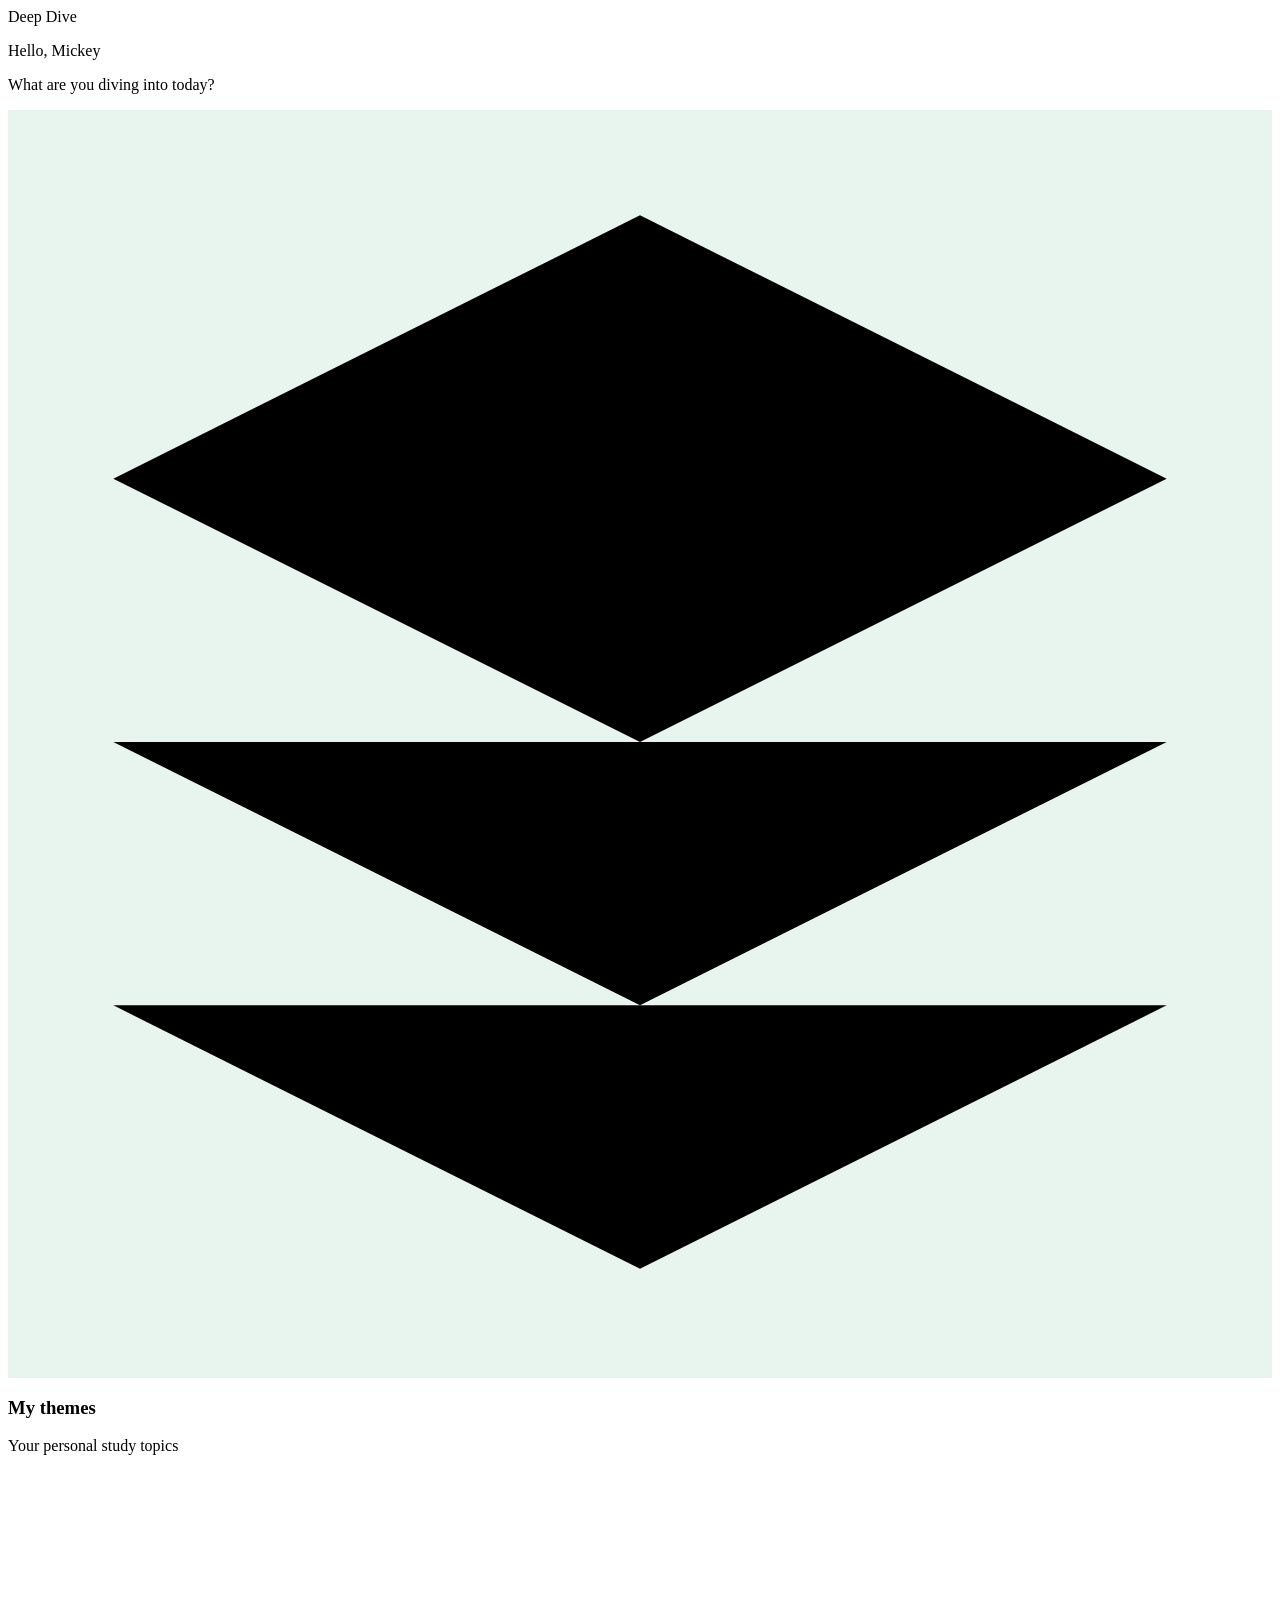
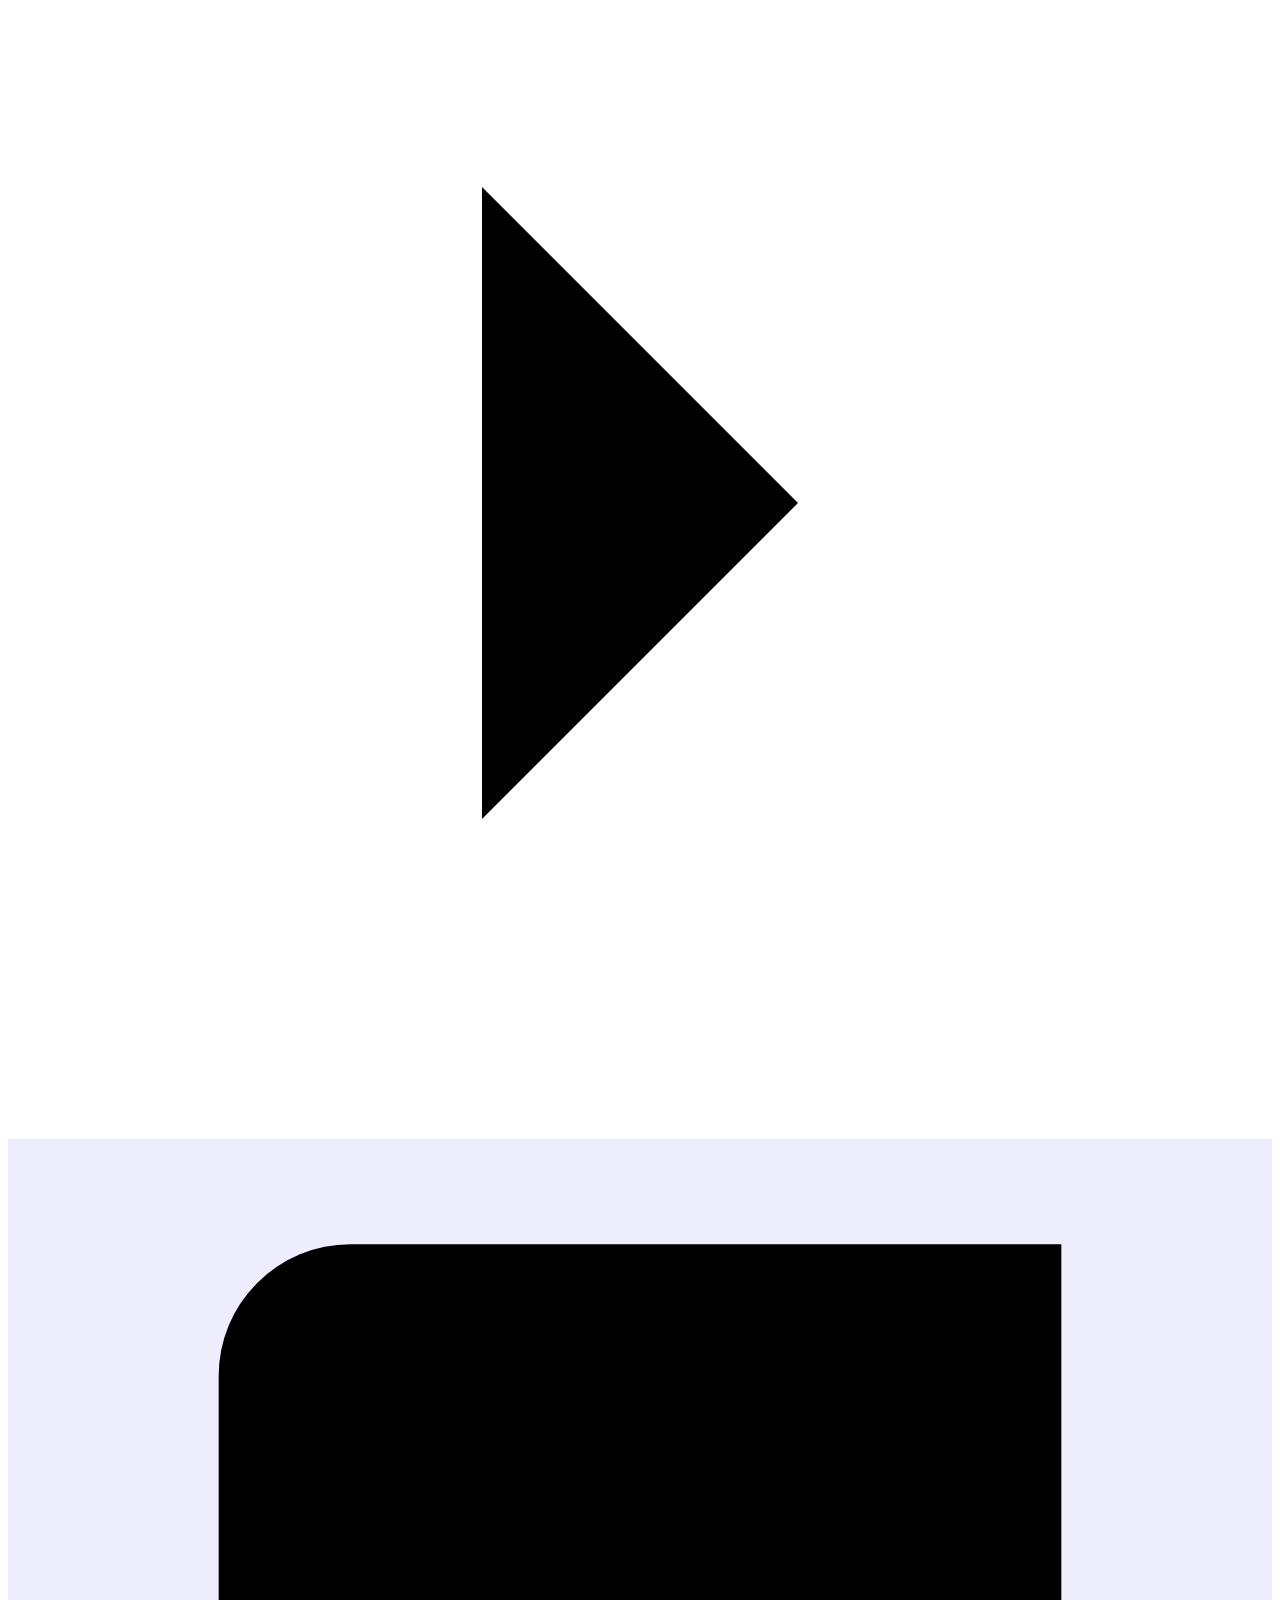
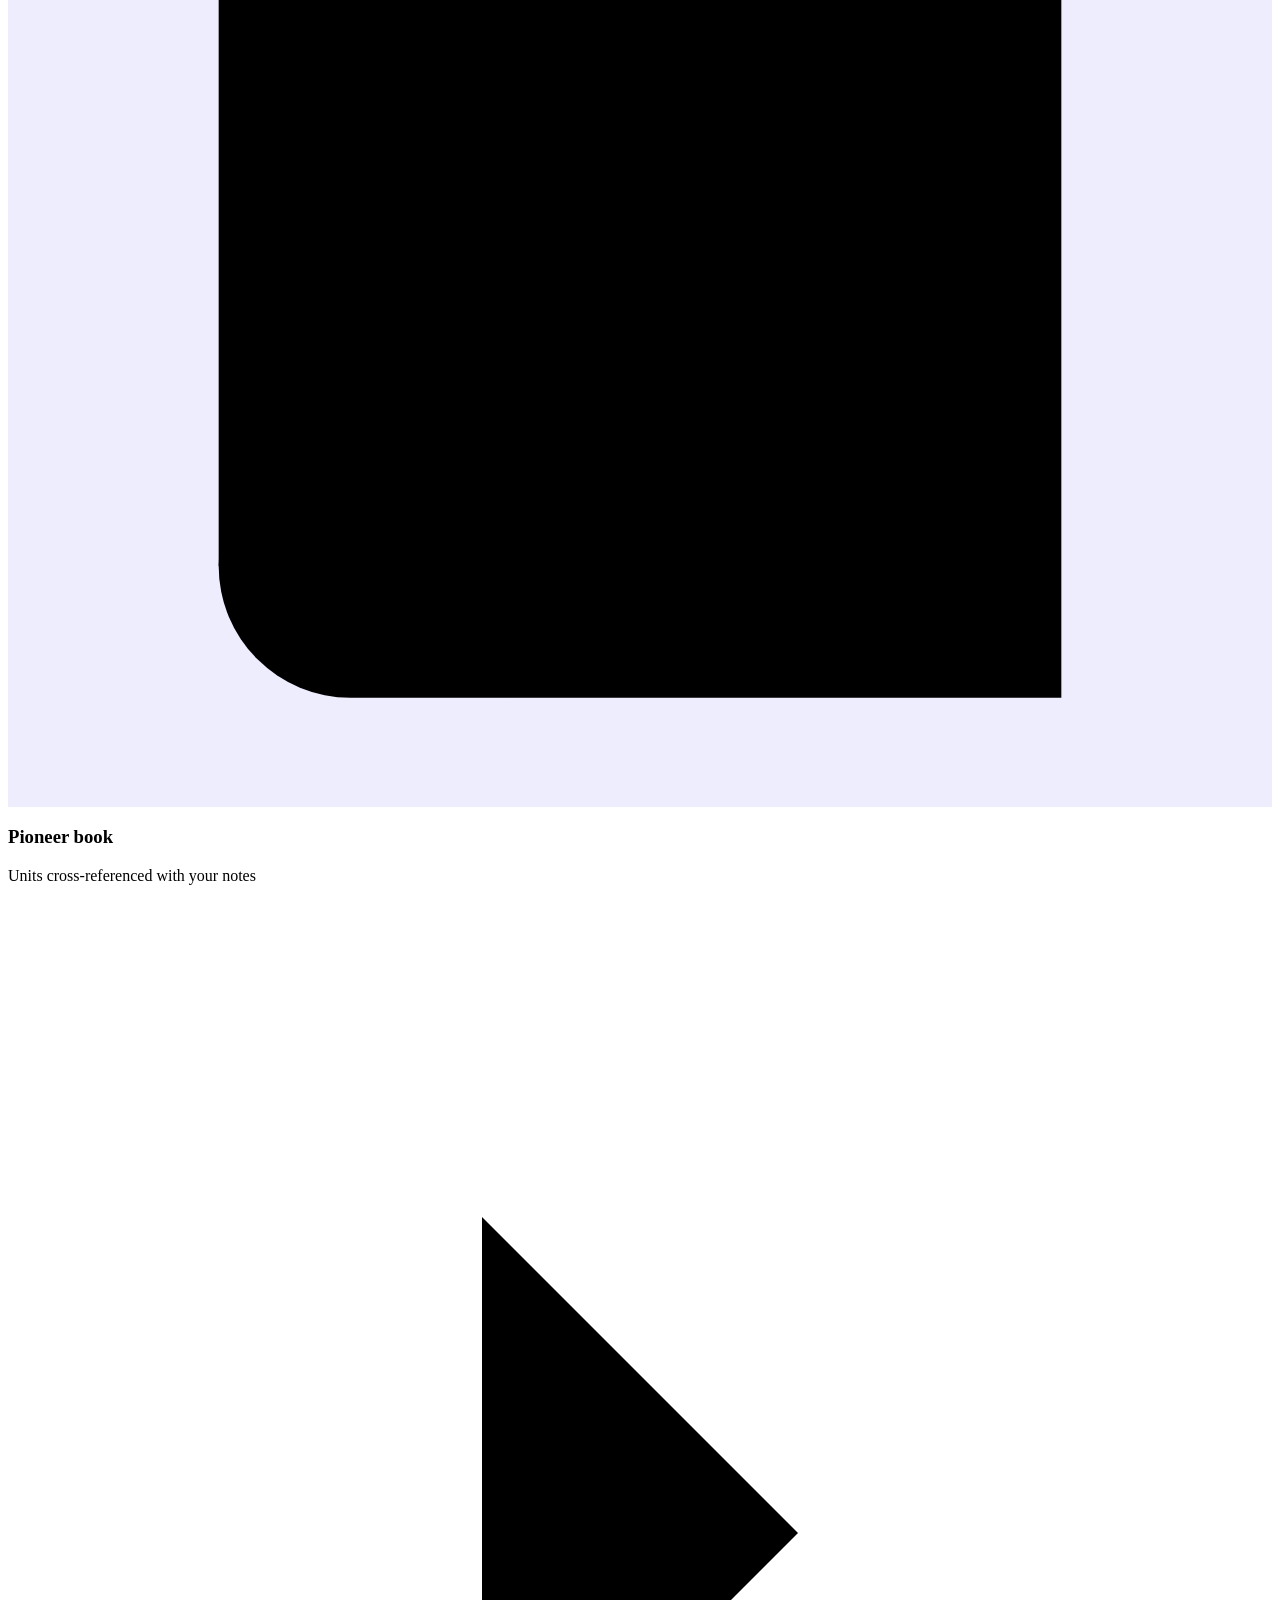
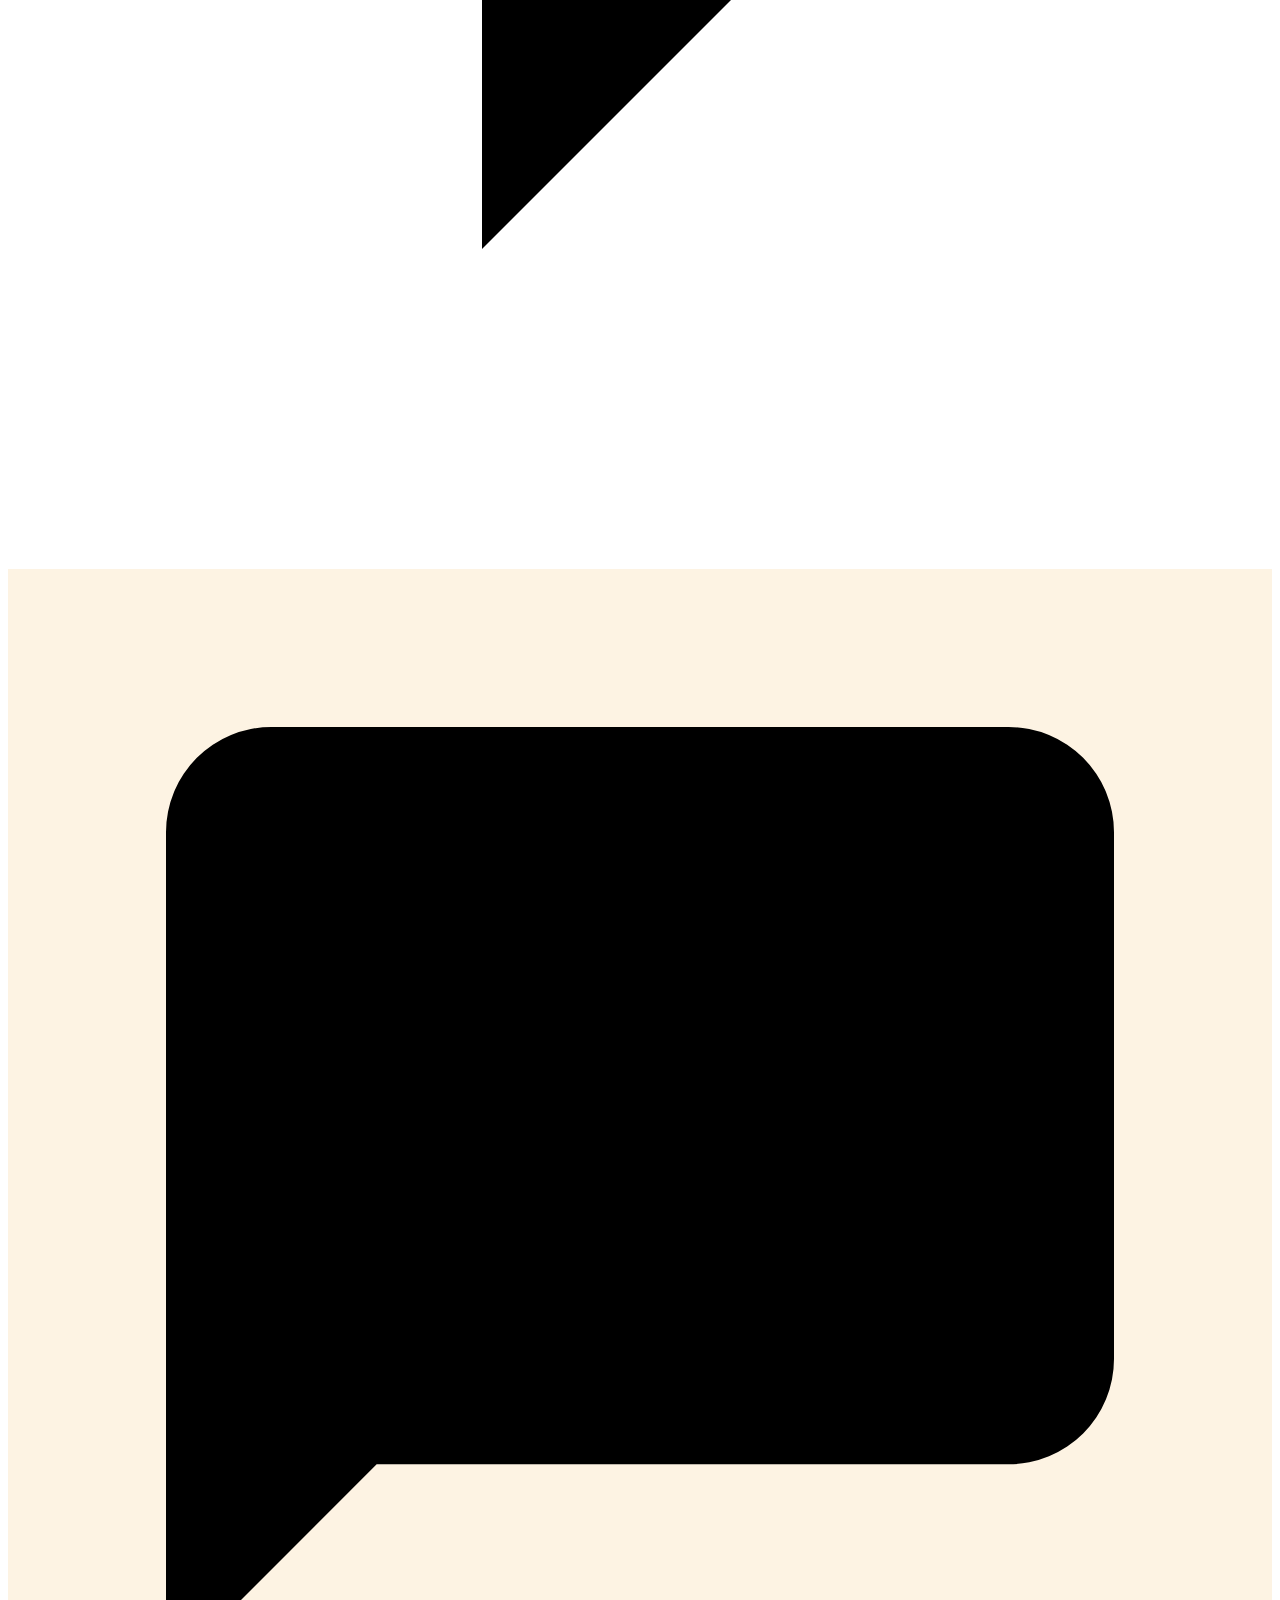
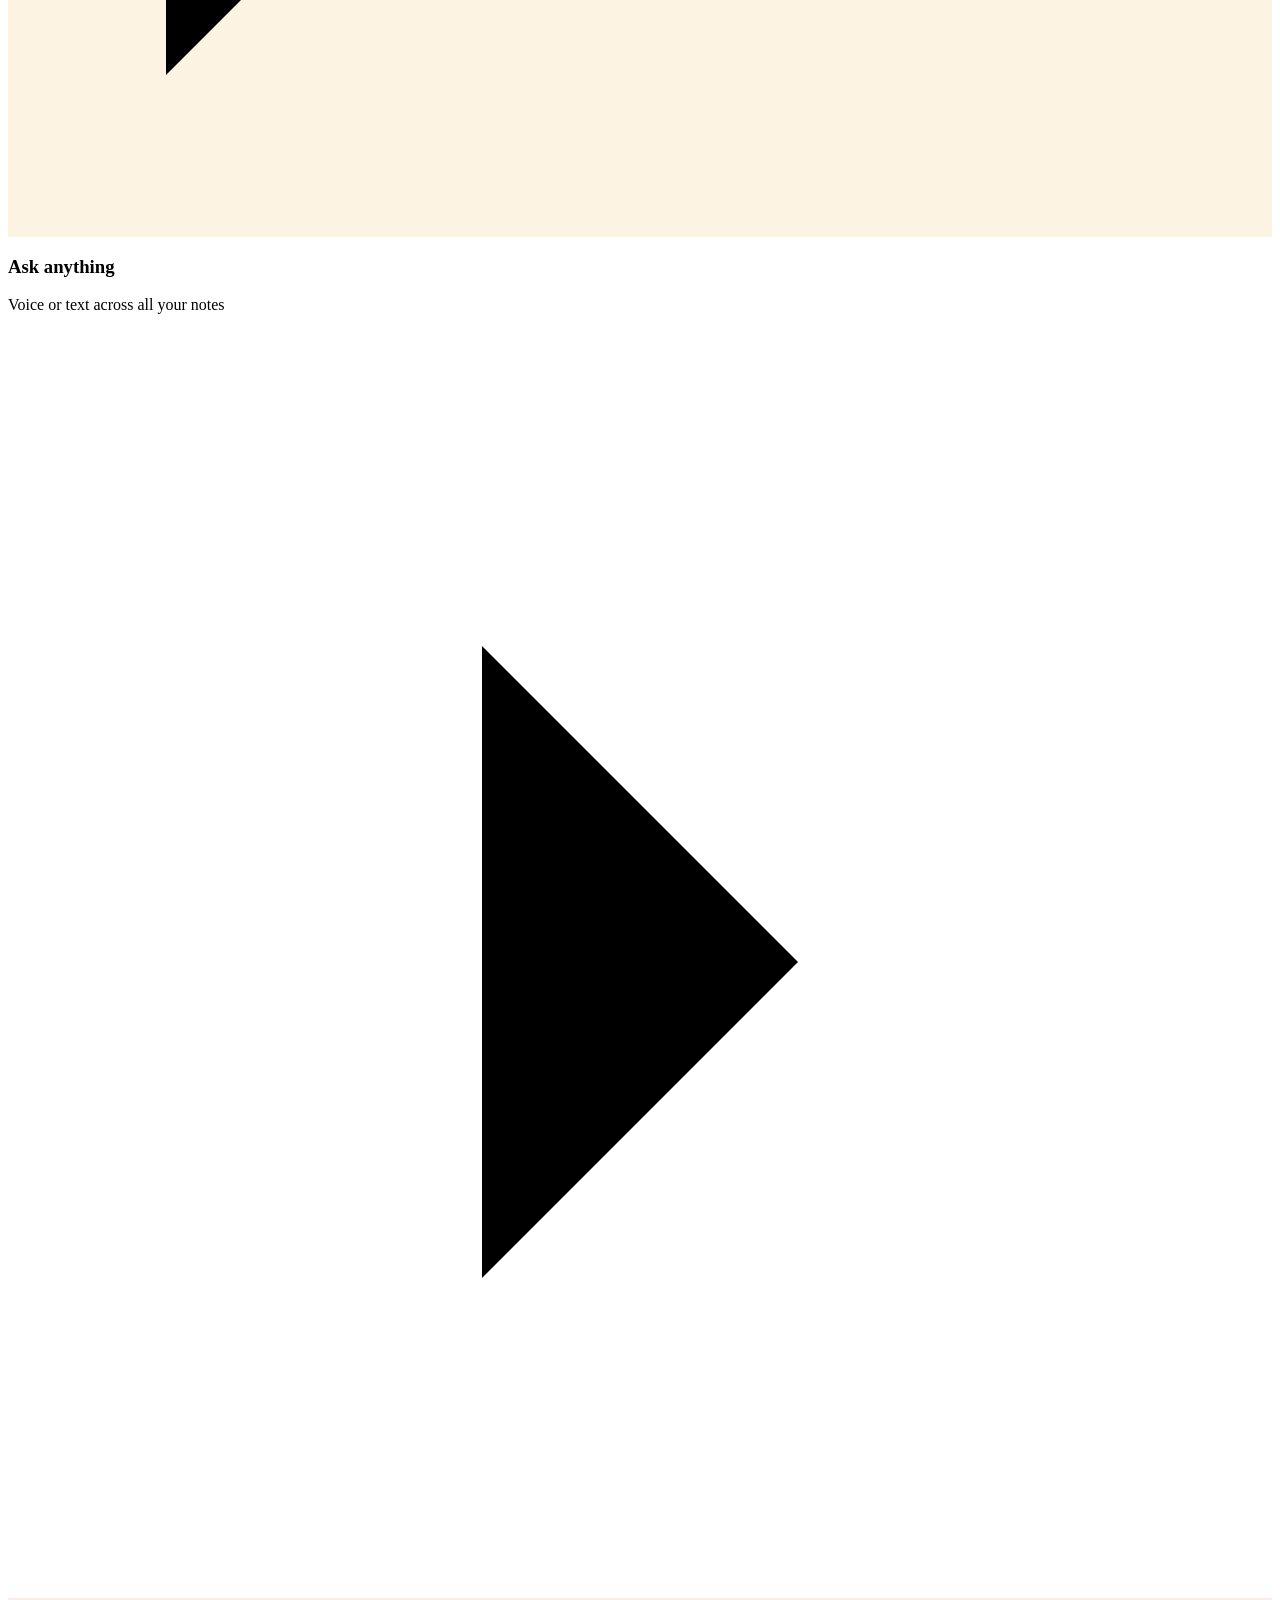
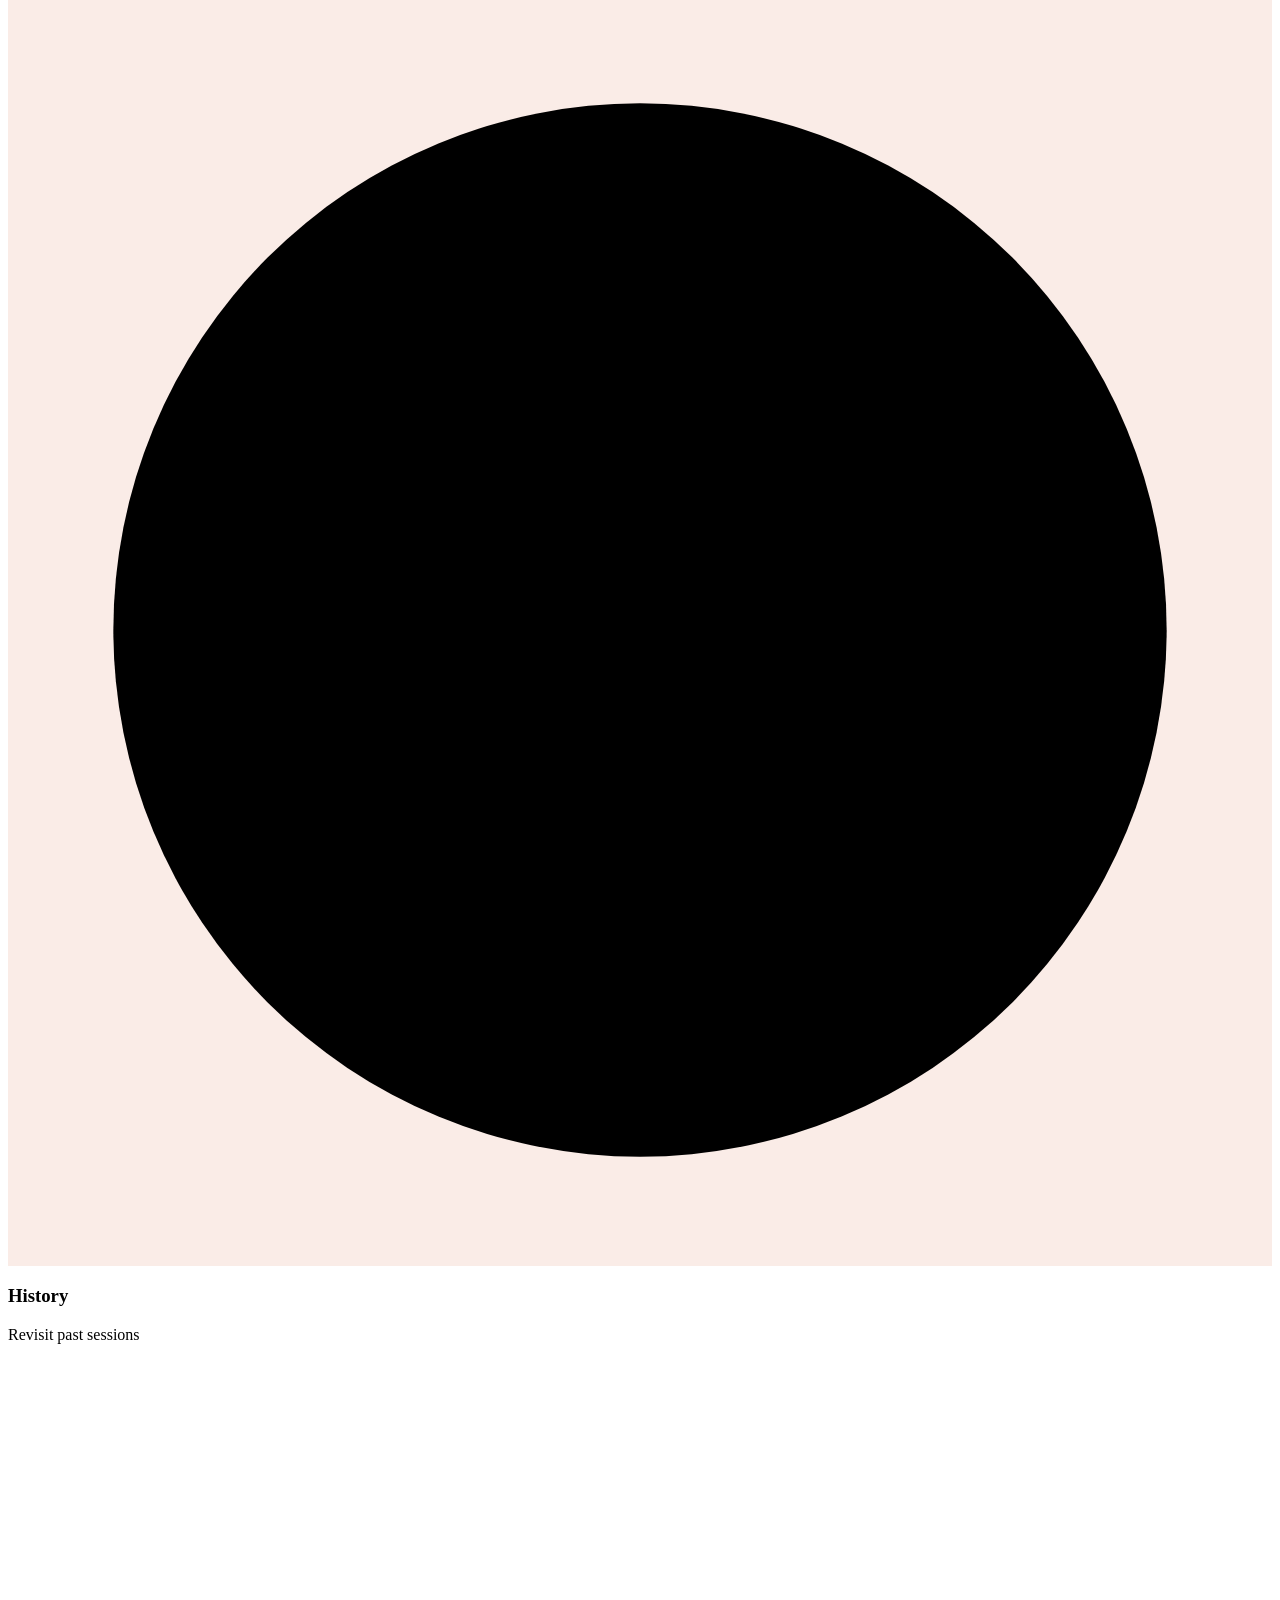
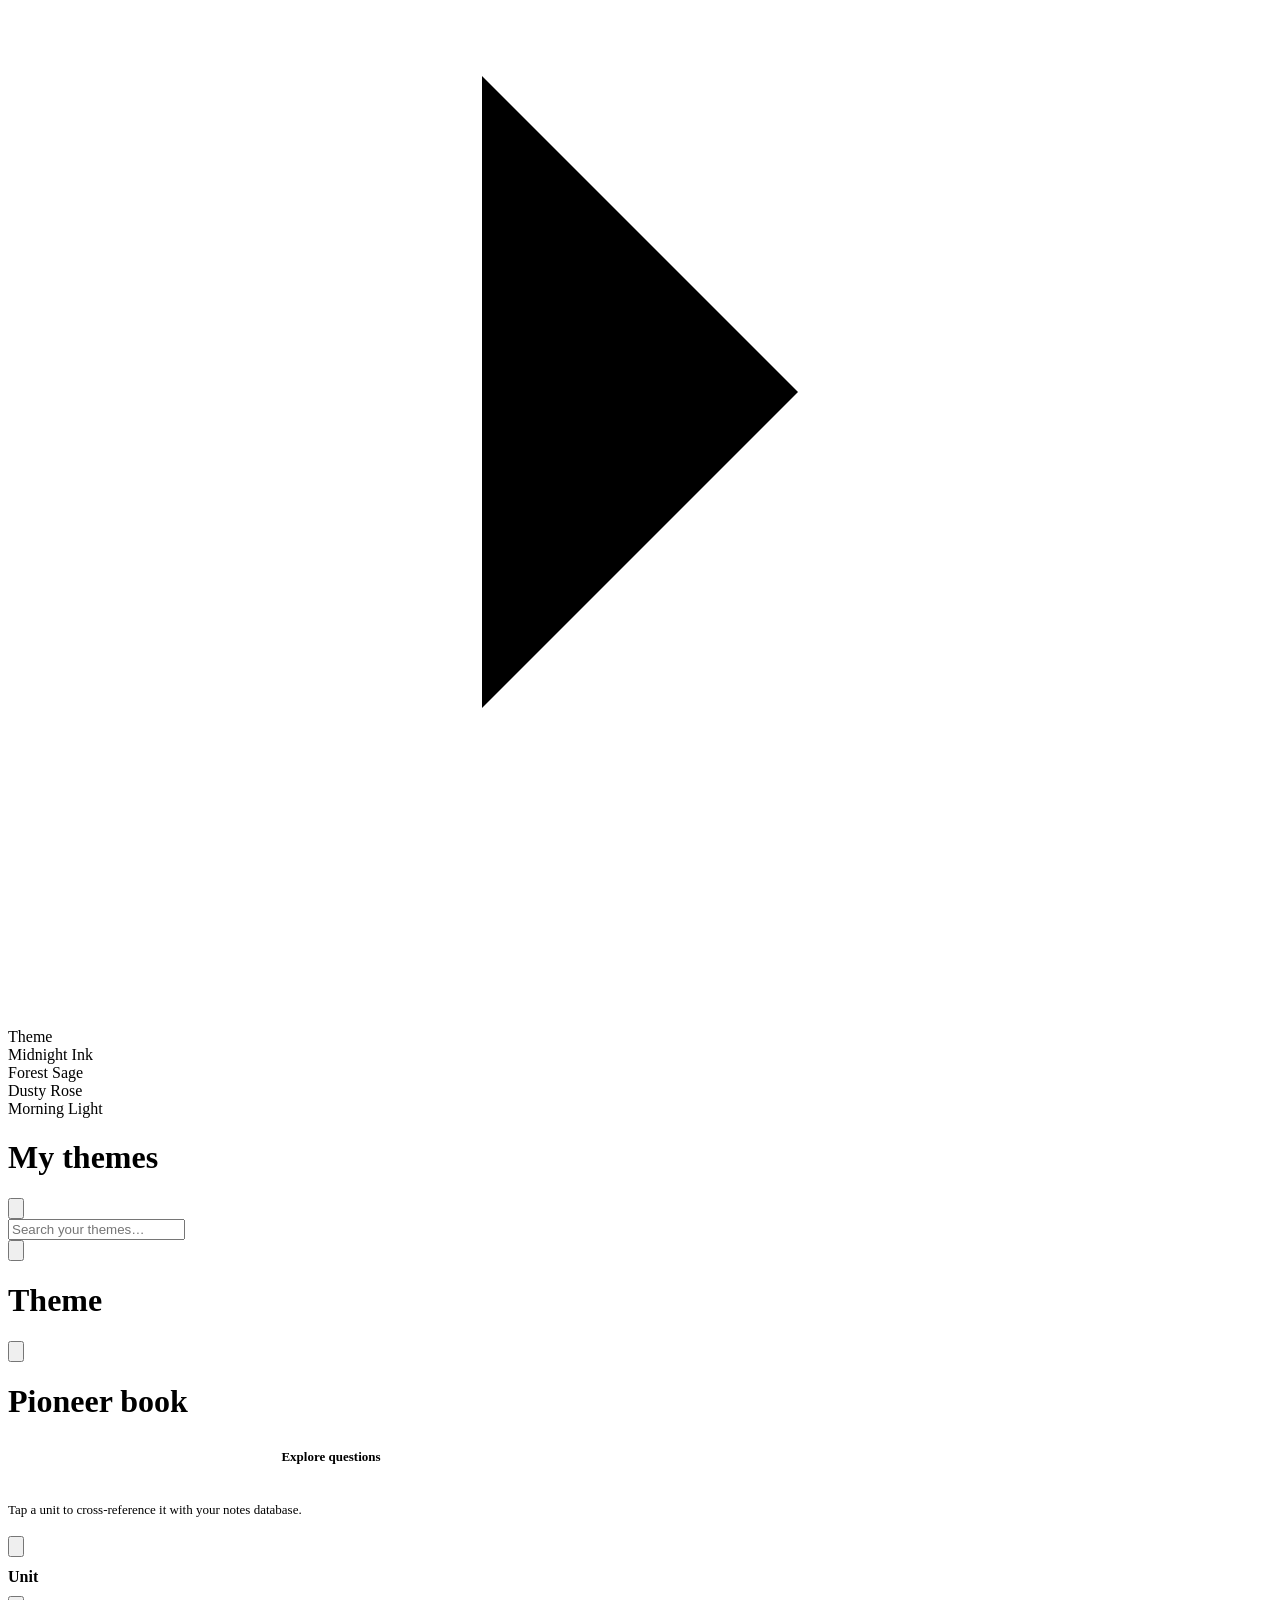
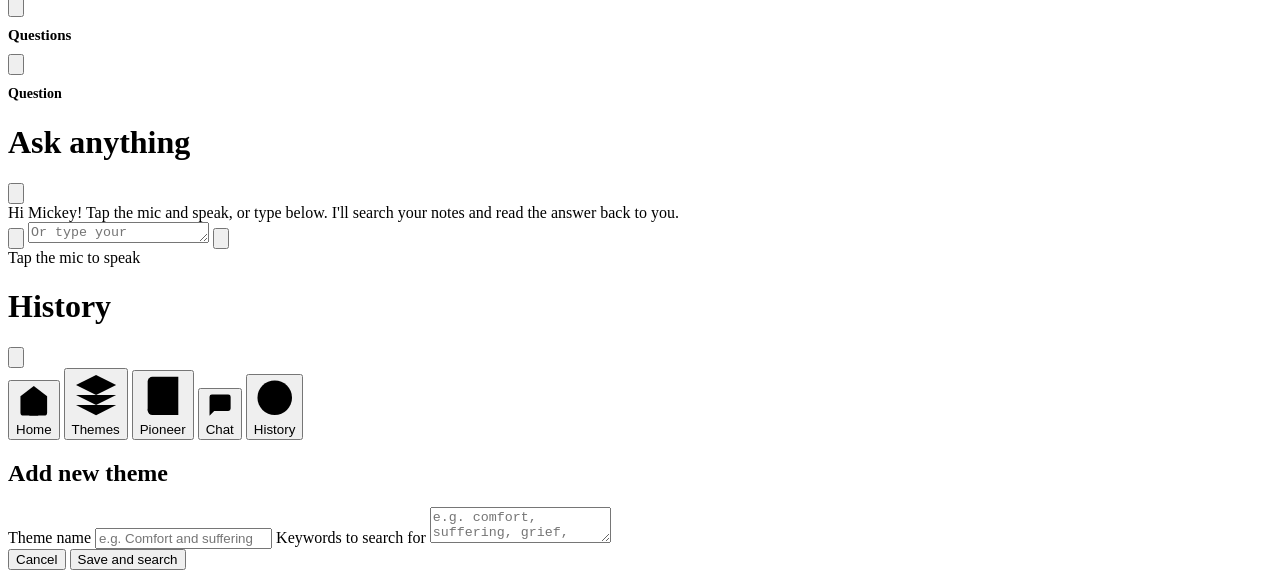
==== commit 2f4566da: "Rename index (8).html to index.html" ====
--- a/index.html
+++ b/index.html
@@ -8,428 +8,7 @@
 <meta name="apple-mobile-web-app-status-bar-style" content="default">
 <meta name="apple-mobile-web-app-title" content="Deep Dive">
 <title>Deep Dive</title>
-<style>
-@import url('https://fonts.googleapis.com/css2?family=DM+Serif+Display&family=Inter:wght@400;500;600&display=swap');
-
-* { box-sizing: border-box; margin: 0; padding: 0; -webkit-tap-highlight-color: transparent; }
-:root {
-  /* Brand */
-  --navy: #0D1B2A;
-  --navy-mid: #1B2E42;
-  --navy-soft: #243548;
-  --gold: #C9A84C;
-  --gold-light: #F5EDD6;
-  --gold-dim: rgba(201,168,76,0.15);
-
-  /* Neutrals */
-  --bg: #F2F0EB;
-  --surface: #FFFFFF;
-  --surface2: #F8F6F2;
-  --surface3: #EDEAE3;
-
-  /* Text */
-  --text: #0D1B2A;
-  --text2: #4A5568;
-  --text3: #8A95A3;
-
-  /* Borders */
-  --border: rgba(13,27,42,0.08);
-  --border-strong: rgba(13,27,42,0.15);
-
-  /* Accents */
-  --teal: #0F6E56; --teal-light: #E1F5EE;
-  --amber: #854F0B; --amber-light: #FAEEDA;
-  --coral: #993C1D; --coral-light: #FAECE7;
-  --purple: #534AB7; --purple-light: #EEEDFE; --purple-dark: #26215C;
-
-  --radius: 14px;
-  --nav-h: 64px;
-}
-html, body {
-  background: var(--bg);
-}
-body {
-  font-family: 'Inter', -apple-system, BlinkMacSystemFont, sans-serif;
-  color: var(--text);
-  min-height: 100vh;
-  max-width: 480px;
-  margin: 0 auto;
-  overscroll-behavior: none;
-}
-
-/* NAV */
-.bottom-nav {
-  position: fixed; bottom: 0; left: 50%; transform: translateX(-50%);
-  width: 100%; max-width: 480px;
-  background: var(--navy);
-  display: flex; z-index: 100;
-  padding-bottom: env(safe-area-inset-bottom);
-}
-.nav-btn {
-  flex: 1; display: flex; flex-direction: column; align-items: center; gap: 4px;
-  padding: 12px 4px 10px; font-size: 10px; font-weight: 500;
-  color: rgba(255,255,255,0.38);
-  border: none; background: none; cursor: pointer;
-  transition: color 0.2s;
-  letter-spacing: 0.02em;
-}
-.nav-btn.active { color: var(--gold); }
-.nav-btn svg { width: 22px; height: 22px; stroke: currentColor; fill: none; stroke-width: 1.8; stroke-linecap: round; stroke-linejoin: round; }
-
-/* SCREENS */
-.screen { display: none; padding-bottom: calc(var(--nav-h) + env(safe-area-inset-bottom) + 20px); min-height: 100vh; background: var(--bg); }
-.screen.active { display: block; }
-
-.top-bar {
-  position: sticky; top: 0;
-  background: var(--navy);
-  padding: 14px 18px;
-  display: flex; align-items: center; gap: 12px; z-index: 50;
-}
-.top-bar h1 {
-  font-size: 17px; font-weight: 600; flex: 1;
-  color: #FFFFFF; letter-spacing: 0.01em;
-}
-.icon-btn {
-  width: 36px; height: 36px;
-  display: flex; align-items: center; justify-content: center;
-  border: none; background: rgba(255,255,255,0.08); cursor: pointer;
-  color: rgba(255,255,255,0.75);
-  border-radius: 10px; transition: background 0.15s; flex-shrink: 0;
-}
-.icon-btn:active { background: rgba(255,255,255,0.15); }
-.icon-btn svg { width: 19px; height: 19px; stroke: currentColor; fill: none; stroke-width: 1.8; stroke-linecap: round; stroke-linejoin: round; }
-.content { padding: 20px 18px; }
-
-/* HOME */
-.home-hero {
-  background: var(--navy);
-  padding: 28px 18px 32px;
-  margin-bottom: 0;
-}
-.home-brand {
-  font-family: 'DM Serif Display', Georgia, serif;
-  font-size: 13px; font-weight: 400;
-  color: var(--gold);
-  letter-spacing: 0.18em;
-  text-transform: uppercase;
-  margin-bottom: 10px;
-  display: block;
-}
-.greeting {
-  font-family: 'DM Serif Display', Georgia, serif;
-  font-size: 32px; font-weight: 400;
-  color: #FFFFFF;
-  line-height: 1.15;
-  margin-bottom: 6px;
-  letter-spacing: -0.01em;
-}
-.greeting-sub {
-  font-size: 14px; color: rgba(255,255,255,0.5);
-  margin-bottom: 0; font-weight: 400;
-}
-.home-cards { padding: 16px 18px 0; display: flex; flex-direction: column; gap: 10px; background: var(--bg); }
-.home-card {
-  background: var(--surface);
-  border: none;
-  border-radius: var(--radius);
-  padding: 16px 18px;
-  display: flex; align-items: center; gap: 14px;
-  cursor: pointer;
-  transition: transform 0.12s, box-shadow 0.12s;
-  box-shadow: 0 1px 3px rgba(13,27,42,0.06), 0 1px 2px rgba(13,27,42,0.04);
-}
-.home-card:active { transform: scale(0.985); box-shadow: none; }
-.home-icon {
-  width: 46px; height: 46px; border-radius: 12px;
-  display: flex; align-items: center; justify-content: center; flex-shrink: 0;
-}
-.home-icon svg { width: 22px; height: 22px; stroke: currentColor; fill: none; stroke-width: 1.8; stroke-linecap: round; stroke-linejoin: round; }
-.home-card h3 { font-size: 15px; font-weight: 600; margin-bottom: 2px; color: var(--text); }
-.home-card p { font-size: 12px; color: var(--text3); font-weight: 400; }
-.chev { margin-left: auto; flex-shrink: 0; }
-.chev svg { width: 15px; height: 15px; stroke: var(--text3); fill: none; stroke-width: 2.5; stroke-linecap: round; stroke-linejoin: round; }
-
-/* THEMES */
-.search-wrap { margin-bottom: 16px; }
-.search-wrap input {
-  width: 100%; padding: 12px 18px; border-radius: 99px;
-  border: none;
-  background: var(--surface);
-  font-size: 16px; color: var(--text); outline: none;
-  box-shadow: 0 1px 3px rgba(13,27,42,0.08);
-  font-family: 'Inter', sans-serif;
-}
-.search-wrap input:focus { box-shadow: 0 0 0 2px var(--gold), 0 1px 3px rgba(13,27,42,0.08); }
-.search-wrap input::placeholder { color: var(--text3); }
-
-.theme-row {
-  display: flex; align-items: center; gap: 12px;
-  padding: 15px 0; border-bottom: 0.5px solid var(--border);
-  cursor: pointer; transition: opacity 0.12s;
-}
-.theme-row:last-child { border-bottom: none; }
-.theme-row:active { opacity: 0.55; }
-.theme-name { font-size: 15px; flex: 1; font-weight: 400; color: var(--text); }
-.theme-arrow { color: var(--border-strong); }
-.theme-arrow svg { width: 14px; height: 14px; stroke: currentColor; fill: none; stroke-width: 2.5; stroke-linecap: round; stroke-linejoin: round; }
-
-.add-row {
-  display: flex; align-items: center; gap: 10px;
-  padding: 15px 0; cursor: pointer; color: var(--gold); font-size: 15px; font-weight: 500;
-}
-.add-row svg { width: 18px; height: 18px; stroke: currentColor; fill: none; stroke-width: 2.5; stroke-linecap: round; stroke-linejoin: round; }
-
-.empty-themes { text-align: center; padding: 64px 24px; }
-.empty-themes .big-icon { font-size: 52px; margin-bottom: 18px; }
-.empty-themes h3 { font-family: 'DM Serif Display', Georgia, serif; font-size: 22px; font-weight: 400; margin-bottom: 10px; color: var(--text); }
-.empty-themes p { font-size: 14px; color: var(--text3); line-height: 1.65; margin-bottom: 28px; }
-.empty-themes button {
-  background: var(--navy); color: white; border: none;
-  padding: 13px 26px; border-radius: 99px; font-size: 15px; font-weight: 500;
-  cursor: pointer; display: inline-flex; align-items: center; gap: 8px;
-  font-family: 'Inter', sans-serif;
-}
-.empty-themes button svg { width: 18px; height: 18px; stroke: currentColor; fill: none; stroke-width: 2; stroke-linecap: round; stroke-linejoin: round; }
-
-/* DETAIL */
-.source-pill {
-  display: inline-flex; align-items: center; gap: 5px;
-  font-size: 11px; font-weight: 600; padding: 4px 12px;
-  border-radius: 99px;
-  background: var(--navy); color: var(--gold);
-  letter-spacing: 0.04em; text-transform: uppercase;
-  margin-bottom: 16px;
-}
-.section-label {
-  font-size: 10px; font-weight: 700; color: var(--text3);
-  letter-spacing: 0.1em; text-transform: uppercase; margin: 20px 0 10px;
-}
-.note-card {
-  background: var(--surface);
-  border: none;
-  border-radius: 14px; margin-bottom: 10px; overflow: hidden;
-  box-shadow: 0 1px 3px rgba(13,27,42,0.07), 0 1px 2px rgba(13,27,42,0.04);
-}
-.note-head {
-  display: flex; align-items: flex-start; gap: 10px;
-  padding: 14px 16px; cursor: pointer; transition: background 0.12s;
-}
-.note-head:active { background: var(--surface2); }
-.note-tag-pill {
-  font-size: 10px; font-weight: 700; padding: 3px 8px; border-radius: 6px;
-  background: var(--gold-dim); color: var(--gold);
-  border: 1px solid rgba(201,168,76,0.25);
-  flex-shrink: 0; margin-top: 1px; white-space: nowrap;
-  letter-spacing: 0.04em; text-transform: uppercase;
-}
-.note-summary { font-size: 13px; flex: 1; line-height: 1.4; }
-.note-chev { color: var(--text3); transition: transform 0.2s; flex-shrink: 0; margin-top: 2px; }
-.note-chev svg { width: 14px; height: 14px; stroke: currentColor; fill: none; stroke-width: 2; stroke-linecap: round; stroke-linejoin: round; }
-.note-chev.open { transform: rotate(180deg); }
-.note-body { display: none; padding: 0 12px 14px 12px; border-top: 0.5px solid var(--border); }
-.note-body.open { display: block; }
-.note-full { font-size: 13px; line-height: 1.75; color: var(--text2); padding-top: 12px; margin-bottom: 8px; font-family: Georgia, serif; }
-.note-ref { font-size: 11px; color: var(--text3); margin-bottom: 10px; }
-.note-actions { display: flex; gap: 6px; flex-wrap: wrap; }
-.note-action {
-  font-size: 12px; padding: 6px 10px; border-radius: 8px;
-  border: 0.5px solid var(--border-strong); background: var(--surface2); color: var(--text2);
-  cursor: pointer; display: flex; align-items: center; gap: 4px; transition: background 0.12s;
-}
-.note-action:active { background: var(--bg); }
-.note-action svg { width: 13px; height: 13px; stroke: currentColor; fill: none; stroke-width: 2; stroke-linecap: round; stroke-linejoin: round; }
-
-/* LOADING / EMPTY */
-.loading-state { text-align: center; padding: 48px 20px; color: var(--text3); font-size: 14px; }
-.spinner { width: 28px; height: 28px; border: 2px solid var(--border-strong); border-top-color: var(--gold); border-radius: 50%; animation: spin 0.7s linear infinite; margin: 0 auto 14px; }
-@keyframes spin { to { transform: rotate(360deg); } }
-.empty-state { text-align: center; padding: 40px 20px; }
-.empty-state p { font-size: 14px; color: var(--text3); line-height: 1.6; }
-
-/* PIONEER */
-.unit-card {
-  background: var(--surface); border: 0.5px solid var(--border);
-  border-radius: var(--radius); padding: 14px 16px; margin-bottom: 10px;
-  cursor: pointer; transition: background 0.12s;
-}
-.unit-card:active { background: var(--surface2); }
-.unit-number { font-size: 11px; font-weight: 600; color: var(--text3); letter-spacing: 0.05em; text-transform: uppercase; margin-bottom: 4px; }
-.unit-title { font-size: 14px; font-weight: 500; margin-bottom: 6px; }
-.match-badge { font-size: 11px; background: var(--purple-light); color: var(--purple); border-radius: 6px; padding: 2px 8px; display: inline-block; font-weight: 500; }
-
-/* CHAT */
-.chat-messages {
-  padding: 16px; display: flex; flex-direction: column; gap: 12px;
-  padding-bottom: calc(var(--nav-h) + 120px + env(safe-area-inset-bottom));
-}
-.bubble-me {
-  background: var(--navy); color: rgba(255,255,255,0.92);
-  border-radius: 18px 18px 4px 18px;
-  padding: 11px 16px; font-size: 14px; line-height: 1.55;
-  align-self: flex-end; max-width: 85%;
-  font-weight: 400;
-}
-.bubble-them {
-  background: var(--surface);
-  border-radius: 18px 18px 18px 4px;
-  padding: 14px 16px; font-size: 14px; line-height: 1.75;
-  align-self: flex-start; max-width: 92%;
-  font-family: 'DM Serif Display', Georgia, serif;
-  white-space: pre-wrap;
-  box-shadow: 0 1px 3px rgba(13,27,42,0.07);
-}
-.typing { display: flex; gap: 5px; padding: 14px 16px; align-items: center; }
-.typing span { width: 7px; height: 7px; border-radius: 50%; background: var(--text3); animation: bounce 1.1s infinite; }
-.typing span:nth-child(2) { animation-delay: 0.18s; }
-.typing span:nth-child(3) { animation-delay: 0.36s; }
-@keyframes bounce { 0%,60%,100%{transform:translateY(0)} 30%{transform:translateY(-6px)} }
-
-.chat-bar {
-  position: fixed;
-  bottom: calc(var(--nav-h) + env(safe-area-inset-bottom));
-  left: 50%; transform: translateX(-50%);
-  width: 100%; max-width: 480px;
-  background: var(--surface);
-  border-top: 0.5px solid var(--border);
-  padding: 10px 14px 12px; z-index: 50;
-}
-.chat-bar-row { display: flex; align-items: center; gap: 8px; }
-.chat-bar input {
-  flex: 1; padding: 11px 16px; border-radius: 99px;
-  border: none;
-  background: var(--bg);
-  font-size: 16px; color: var(--text); outline: none;
-  font-family: 'Inter', sans-serif;
-}
-.chat-bar input:focus { box-shadow: 0 0 0 2px var(--gold); }
-
-/* Voice button — big and friendly */
-.voice-btn {
-  width: 46px; height: 46px; border-radius: 50%; flex-shrink: 0;
-  border: none; cursor: pointer;
-  display: flex; align-items: center; justify-content: center;
-  transition: all 0.2s;
-  background: var(--surface3); color: var(--text2);
-}
-.voice-btn.listening {
-  background: #C62828; color: white;
-  animation: pulse-ring 1.2s ease-out infinite;
-}
-.voice-btn svg { width: 18px; height: 18px; stroke: currentColor; fill: none; stroke-width: 1.8; stroke-linecap: round; stroke-linejoin: round; }
-@keyframes pulse-ring {
-  0% { box-shadow: 0 0 0 0 rgba(229,57,53,0.4); }
-  70% { box-shadow: 0 0 0 10px rgba(229,57,53,0); }
-  100% { box-shadow: 0 0 0 0 rgba(229,57,53,0); }
-}
-
-.send-btn {
-  width: 46px; height: 46px; border-radius: 50%; flex-shrink: 0;
-  background: var(--navy); border: none; cursor: pointer;
-  display: flex; align-items: center; justify-content: center; transition: opacity 0.15s;
-}
-.send-btn:active { opacity: 0.8; }
-.send-btn svg { width: 16px; height: 16px; stroke: white; fill: none; stroke-width: 2; stroke-linecap: round; stroke-linejoin: round; }
-
-.voice-status {
-  font-size: 12px; color: var(--text3); text-align: center;
-  padding-top: 6px; min-height: 20px; transition: color 0.2s;
-  letter-spacing: 0.02em;
-}
-.voice-status.active { color: #C62828; }
-
-/* HISTORY */
-.history-item {
-  background: var(--surface);
-  border: none;
-  border-radius: var(--radius); margin-bottom: 10px; cursor: pointer;
-  box-shadow: 0 1px 3px rgba(13,27,42,0.07);
-  transition: transform 0.12s;
-}
-.history-item:active { transform: scale(0.985); }
-.history-date { font-size: 11px; color: var(--gold); margin-bottom: 4px; font-weight: 600; letter-spacing: 0.04em; text-transform: uppercase; }
-.history-title { font-size: 14px; font-weight: 500; margin-bottom: 2px; color: var(--text); }
-.history-preview { font-size: 12px; color: var(--text3); }
-
-/* MODAL */
-.modal-overlay {
-  display: none; position: fixed; inset: 0;
-  background: rgba(0,0,0,0.45); z-index: 200;
-  align-items: flex-end; justify-content: center;
-}
-.modal-overlay.open { display: flex; }
-.modal {
-  background: var(--surface); border-radius: 24px 24px 0 0;
-  padding: 28px 22px calc(36px + env(safe-area-inset-bottom));
-  width: 100%; max-width: 480px;
-}
-.modal h2 {
-  font-family: 'DM Serif Display', Georgia, serif;
-  font-size: 22px; font-weight: 400; margin-bottom: 20px; color: var(--text);
-}
-.modal label { font-size: 12px; font-weight: 600; color: var(--text3); display: block; margin-bottom: 7px; margin-top: 16px; letter-spacing: 0.06em; text-transform: uppercase; }
-.modal input, .modal textarea {
-  width: 100%; padding: 12px 16px; border-radius: 12px;
-  border: none;
-  background: var(--bg);
-  font-size: 16px; color: var(--text); outline: none; font-family: 'Inter', sans-serif;
-}
-.modal input:focus, .modal textarea:focus { box-shadow: 0 0 0 2px var(--gold); }
-.modal textarea { height: 86px; resize: none; margin-top: 0; }
-.modal-btns { display: flex; gap: 10px; margin-top: 24px; }
-.modal-btns button { flex: 1; padding: 14px; border-radius: 99px; border: none; font-size: 15px; font-weight: 600; cursor: pointer; font-family: 'Inter', sans-serif; }
-.btn-cancel { background: var(--bg); color: var(--text2); }
-.btn-save { background: var(--navy); color: white; }
-
-/* THEMES SECTION ON HOME */
-.home-theme-section { padding: 20px 18px 24px; background: var(--bg); }
-.home-theme-label {
-  font-size: 10px; font-weight: 700; letter-spacing: 0.1em;
-  text-transform: uppercase; color: var(--text3);
-  margin-bottom: 12px; display: block;
-}
-.theme-swatches { display: flex; gap: 10px; flex-wrap: wrap; }
-.theme-swatch {
-  display: flex; flex-direction: column; align-items: center; gap: 6px;
-  cursor: pointer; transition: transform 0.15s;
-}
-.theme-swatch:active { transform: scale(0.92); }
-.swatch-dot {
-  width: 42px; height: 42px; border-radius: 50%;
-  display: flex; align-items: center; justify-content: center;
-  border: 3px solid transparent;
-  transition: border-color 0.2s;
-  box-shadow: 0 2px 8px rgba(0,0,0,0.12);
-}
-.swatch-dot.active { border-color: var(--text); }
-.swatch-inner { width: 28px; height: 28px; border-radius: 50%; }
-.swatch-name { font-size: 10px; color: var(--text3); font-weight: 500; text-align: center; max-width: 48px; line-height: 1.3; }
-
-.replay-btn {
-  display: flex; align-items: center; gap: 6px;
-  background: var(--gold-dim);
-  border: 1px solid rgba(201,168,76,0.3);
-  color: var(--gold);
-  padding: 7px 14px;
-  border-radius: 99px;
-  font-size: 12px; font-weight: 600;
-  font-family: 'Inter', sans-serif;
-  cursor: pointer;
-  align-self: flex-start;
-  margin-top: -4px;
-}
-.replay-btn svg { width: 14px; height: 14px; stroke: currentColor; fill: none; stroke-width: 2; stroke-linecap: round; stroke-linejoin: round; }
-
-/* TOAST */
-.toast {
-  position: fixed; bottom: calc(var(--nav-h) + 20px);
-  left: 50%; transform: translateX(-50%);
-  background: #1a1a18; color: white;
-  padding: 10px 20px; border-radius: 99px; font-size: 13px;
-  z-index: 300; opacity: 0; transition: opacity 0.2s; pointer-events: none; white-space: nowrap;
-}
-.toast.show { opacity: 1; }
-</style>
+<link rel="stylesheet" href="style.css">
 </head>
 <body>
 
@@ -470,7 +49,6 @@
       <div class="chev"><svg viewBox="0 0 24 24"><polyline points="9 18 15 12 9 6"/></svg></div>
     </div>
   </div>
-
   <div class="home-theme-section">
     <span class="home-theme-label">Theme</span>
     <div class="theme-swatches">
@@ -536,14 +114,8 @@
 <div class="screen" id="screen-pioneer">
   <div class="top-bar"><h1>Pioneer book</h1></div>
   <div style="display:flex;background:var(--navy);padding:0 18px 14px;gap:8px">
-    <button id="pioneer-tab-explore" onclick="switchPioneerTab('explore')"
-      style="flex:1;padding:8px;border-radius:99px;border:none;font-size:13px;font-weight:600;cursor:pointer;font-family:inherit;background:var(--gold);color:var(--navy)">
-      Explore questions
-    </button>
-    <button id="pioneer-tab-xref" onclick="switchPioneerTab('xref')"
-      style="flex:1;padding:8px;border-radius:99px;border:none;font-size:13px;font-weight:600;cursor:pointer;font-family:inherit;background:rgba(255,255,255,0.12);color:rgba(255,255,255,0.7)">
-      Cross-reference
-    </button>
+    <button id="pioneer-tab-explore" onclick="switchPioneerTab('explore')" style="flex:1;padding:8px;border-radius:99px;border:none;font-size:13px;font-weight:600;cursor:pointer;font-family:inherit;background:var(--gold);color:var(--navy)">Explore questions</button>
+    <button id="pioneer-tab-xref" onclick="switchPioneerTab('xref')" style="flex:1;padding:8px;border-radius:99px;border:none;font-size:13px;font-weight:600;cursor:pointer;font-family:inherit;background:rgba(255,255,255,0.12);color:rgba(255,255,255,0.7)">Cross-reference</button>
   </div>
   <div class="content">
     <div id="pioneer-xref-pane">
@@ -606,7 +178,7 @@
       <button class="voice-btn" id="voice-btn" onclick="toggleVoice()" aria-label="Voice input">
         <svg viewBox="0 0 24 24"><path d="M12 1a3 3 0 0 0-3 3v8a3 3 0 0 0 6 0V4a3 3 0 0 0-3-3z"/><path d="M19 10v2a7 7 0 0 1-14 0v-2"/><line x1="12" y1="19" x2="12" y2="23"/><line x1="8" y1="23" x2="16" y2="23"/></svg>
       </button>
-      <input type="text" id="chat-input" placeholder="Or type your question…" onkeydown="if(event.key==='Enter')sendChat()" autocomplete="off">
+      <textarea id="chat-input" placeholder="Or type your question…" rows="1" oninput="autoGrowInput(this)" onkeydown="if(event.key==='Enter' && !event.shiftKey){event.preventDefault();sendChat();}"></textarea>
       <button class="send-btn" onclick="sendChat()" aria-label="Send">
         <svg viewBox="0 0 24 24"><line x1="22" y1="2" x2="11" y2="13"/><polygon points="22 2 15 22 11 13 2 9 22 2"/></svg>
       </button>
@@ -662,878 +234,6 @@
 
 <div class="toast" id="toast"></div>
 
-<script>
-'use strict';
-
-// ── STATE ──
-let cachedNotes = null;
-let themes = JSON.parse(localStorage.getItem('dd-themes-v2') || '[]');
-let history = JSON.parse(localStorage.getItem('dd-history-v2') || '[]');
-let currentTheme = null;
-let isListening = false;
-let recognition = null;
-let synth = window.speechSynthesis;
-
-// ── NAVIGATION ──
-const ALL = ['home','themes','detail','pioneer','pioneer-detail','pioneer-questions','pioneer-answer','chat','history'];
-const NAV = ['home','themes','pioneer','chat','history'];
-
-function goTo(name) {
-  ALL.forEach(s => document.getElementById('screen-' + s).classList.remove('active'));
-  document.getElementById('screen-' + name).classList.add('active');
-  NAV.forEach(s => {
-    const b = document.getElementById('nav-' + s);
-    if (b) b.classList.toggle('active', s === name);
-  });
-  if (name === 'themes') renderThemes();
-  if (name === 'pioneer') { renderPioneer(); switchPioneerTab('explore'); }
-  if (name === 'history') renderHistory();
-  window.scrollTo(0, 0);
-}
-
-// ── FETCH NOTES ──
-async function fetchNotes() {
-  if (cachedNotes) return cachedNotes;
-  const res = await fetch('/.netlify/functions/sheets');
-  if (!res.ok) throw new Error(`Sheets error: ${res.status}`);
-  const data = await res.json();
-  if (data.error) throw new Error(data.error);
-  cachedNotes = data.notes || [];
-  console.log(`Loaded ${cachedNotes.length} notes`);
-  return cachedNotes;
-}
-
-function searchNotes(notes, keywordStr, limit = 20) {
-  const terms = keywordStr.toLowerCase().split(',').map(k => k.trim()).filter(Boolean);
-  const RICH_LENGTH = 200, SUBSTANTIAL_LENGTH = 60, THIN_LENGTH = 15;
-
-  const scored = [];
-
-  for (const note of notes) {
-    const fromTaggedTab = (note['_tab'] || '') === 'Tagged Notes';
-    const tag        = (note['Tag'] || '').toLowerCase();
-    const title      = (note['Note Title'] || '').toLowerCase();
-    const content    = (note['Note Content'] || '').toLowerCase();
-    const scripture  = (note['Scripture / Reference'] || '').toLowerCase();
-    const location   = (note['Location Title'] || '').toLowerCase();
-    const everything = Object.values(note).join(' ').toLowerCase();
-
-    const hasTag = tag.trim().length > 0;
-    const contentLength = content.trim().length;
-    let contentQuality = 0;
-    if (contentLength >= RICH_LENGTH) contentQuality = 50;
-    else if (contentLength >= SUBSTANTIAL_LENGTH) contentQuality = 25;
-    else if (contentLength >= THIN_LENGTH) contentQuality = 8;
-
-    let score = 0, matched = false;
-
-    for (const term of terms) {
-      if (!term) continue;
-      if (hasTag && tag.includes(term)) { score += 70; matched = true; }
-      if (title.includes(term)) { score += 60; matched = true; }
-      if (content.includes(term)) { score += contentQuality + 20; matched = true; }
-      if (scripture.includes(term)) { score += 10; matched = true; }
-      if (location.includes(term))  { score += 10; matched = true; }
-      if (!matched && everything.includes(term)) { score += 3; matched = true; }
-    }
-
-    if (!matched) continue;
-    if (fromTaggedTab) score += 8;
-    if (score > 0) scored.push({ note, score });
-  }
-
-  return scored.sort((a, b) => b.score - a.score).slice(0, limit).map(s => s.note);
-}
-function esc(str) {
-  return String(str || '').replace(/&/g,'&amp;').replace(/</g,'&lt;').replace(/>/g,'&gt;').replace(/"/g,'&quot;');
-}
-
-// ── THEMES ──
-function renderThemes() {
-  const query = (document.getElementById('theme-search')?.value || '').toLowerCase();
-  const list = document.getElementById('themes-list');
-
-  if (themes.length === 0 && !query) {
-    list.innerHTML = `
-      <div class="empty-themes">
-        <div class="big-icon">🌊</div>
-        <h3>No themes yet</h3>
-        <p>Create your first theme and Deep Dive will search your notes for everything related to it.</p>
-        <button onclick="openModal()">
-          <svg viewBox="0 0 24 24"><line x1="12" y1="5" x2="12" y2="19"/><line x1="5" y1="12" x2="19" y2="12"/></svg>
-          Add your first theme
-        </button>
-      </div>`;
-    return;
-  }
-
-  // Newest first — themes array is push-based so we reverse a copy
-  const sorted = [...themes].reverse();
-  const filtered = sorted.filter(t => t.name.toLowerCase().includes(query));
-
-  // Map back to original index for openTheme to work correctly
-  list.innerHTML = filtered.map((t) => {
-    const originalIndex = themes.indexOf(t);
-    return `
-      <div class="theme-row" onclick="openTheme(${originalIndex})">
-        <span class="theme-name">${esc(t.name)}</span>
-        <span class="theme-arrow"><svg viewBox="0 0 24 24"><polyline points="9 18 15 12 9 6"/></svg></span>
-      </div>`;
-  }).join('') + `
-    <div class="add-row" onclick="openModal()">
-      <svg viewBox="0 0 24 24"><line x1="12" y1="5" x2="12" y2="19"/><line x1="5" y1="12" x2="19" y2="12"/></svg>
-      Add new theme
-    </div>`;
-}
-
-const PAGE_SIZE = 10;
-let detailAllMatches = [];
-let detailPage = 0;
-
-async function openTheme(index) {
-  const theme = themes[index];
-  currentTheme = theme;
-  detailPage = 0;
-  detailAllMatches = [];
-  document.getElementById('detail-title').textContent = theme.name;
-  document.getElementById('detail-content').innerHTML = `<div class="loading-state"><div class="spinner"></div>Searching your notes for "${esc(theme.name)}"…</div>`;
-  goTo('detail');
-
-  try {
-    const notes = await fetchNotes();
-    detailAllMatches = searchNotes(notes, theme.keywords || theme.name);
-    renderDetail(theme, detailAllMatches, 0);
-    addHistory(theme.name, detailAllMatches.length);
-  } catch (err) {
-    console.error(err);
-    document.getElementById('detail-content').innerHTML = `<div class="empty-state"><p>Could not load notes.<br><br>${esc(err.message)}</p></div>`;
-  }
-}
-
-function renderDetail(theme, allMatches, page) {
-  detailPage = page;
-  const el = document.getElementById('detail-content');
-  const total = allMatches.length;
-  const totalPages = Math.ceil(total / PAGE_SIZE);
-  const start = page * PAGE_SIZE;
-  const matches = allMatches.slice(start, start + PAGE_SIZE);
-
-  if (total === 0) {
-    el.innerHTML = `
-      <span class="source-pill">Google Sheets — 0 matches</span>
-      <div class="empty-state">
-        <p>No notes found for "<strong>${esc(theme.name)}</strong>".<br><br>
-        Try adding more keywords, or make sure your Google Sheet has notes tagged with related terms.</p>
-      </div>`;
-    return;
-  }
-
-  const cards = matches.map((note, i) => {
-    const globalI = start + i;
-    const tag      = note['Tag'] || '';
-    const title    = note['Note Title'] || note['Scripture / Reference'] || '';
-    const body     = note['Note Content'] || '';
-    const scripture = note['Scripture / Reference'] || '';
-    const book     = note['Bible Book'] || '';
-    const chapter  = note['Chapter'] || '';
-    const verse    = note['Verse / Block'] || '';
-    const location = note['Location Title'] || '';
-    const pub      = note['Publication'] || note['Publicatoin'] || '';
-    const tab      = note['_tab'] || 'Google Sheets';
-
-    const displayTitle = title || scripture || `Note ${globalI + 1}`;
-    const ref = [scripture || (book ? `${book} ${chapter}:${verse}`.trim() : ''), location, pub, tab].filter(Boolean).join(' · ');
-
-    return `
-      <div class="note-card">
-        <div class="note-head" onclick="toggleNote('n${globalI}')" role="button" aria-expanded="false" id="n${globalI}-h">
-          ${tag ? `<span class="note-tag-pill">${esc(tag)}</span>` : ''}
-          <span class="note-summary">${esc(displayTitle)}</span>
-          <span class="note-chev" id="n${globalI}-c"><svg viewBox="0 0 24 24"><polyline points="6 9 12 15 18 9"/></svg></span>
-        </div>
-        <div class="note-body" id="n${globalI}">
-          <p class="note-full">${esc(body) || 'No content recorded.'}</p>
-          ${ref ? `<p class="note-ref">${esc(ref)}</p>` : ''}
-          <div class="note-actions">
-            <button class="note-action" onclick="prefillChat('Tell me more about: ${esc(displayTitle).replace(/'/g,"\\'")}')">
-              <svg viewBox="0 0 24 24"><path d="M21 15a2 2 0 0 1-2 2H7l-4 4V5a2 2 0 0 1 2-2h14a2 2 0 0 1 2 2z"/></svg>
-              Ask about this
-            </button>
-            ${tag ? `<button class="note-action" onclick="prefillChat('Find all notes related to: ${esc(tag).replace(/'/g,"\\'")}')">
-              <svg viewBox="0 0 24 24"><circle cx="11" cy="11" r="8"/><line x1="21" y1="21" x2="16.65" y2="16.65"/></svg>
-              Find related
-            </button>` : ''}
-          </div>
-        </div>
-      </div>`;
-  }).join('');
-
-  const paginationBar = totalPages > 1 ? `
-    <div style="display:flex;align-items:center;justify-content:space-between;margin-top:16px;gap:8px">
-      <button class="note-action" style="flex:1;justify-content:center;padding:10px"
-        onclick="renderDetail(currentTheme, detailAllMatches, ${page - 1}); window.scrollTo(0,0)"
-        ${page === 0 ? 'disabled style="flex:1;justify-content:center;padding:10px;opacity:0.35;cursor:default"' : ''}>
-        ← Prev
-      </button>
-      <span style="font-size:12px;color:var(--text3);white-space:nowrap">Page ${page + 1} of ${totalPages}</span>
-      <button class="note-action" style="flex:1;justify-content:center;padding:10px"
-        onclick="renderDetail(currentTheme, detailAllMatches, ${page + 1}); window.scrollTo(0,0)"
-        ${page >= totalPages - 1 ? 'disabled style="flex:1;justify-content:center;padding:10px;opacity:0.35;cursor:default"' : ''}>
-        Next →
-      </button>
-    </div>` : '';
-
-  el.innerHTML = `
-    <span class="source-pill">Google Sheets — ${total} note${total !== 1 ? 's' : ''} found</span>
-    <p style="font-size:13px;color:var(--text3);margin-bottom:16px">Showing ${start + 1}–${Math.min(start + PAGE_SIZE, total)} of ${total} · Tap any row to expand</p>
-    ${cards}
-    ${paginationBar}
-    <div style="margin-top:12px">
-      <button class="note-action" style="padding:11px 16px;font-size:13px;width:100%;justify-content:center" onclick="prefillChat('Summarize everything I have on: ${esc(theme.name).replace(/'/g,"\\'")}')">
-        <svg viewBox="0 0 24 24"><path d="M21 15a2 2 0 0 1-2 2H7l-4 4V5a2 2 0 0 1 2-2h14a2 2 0 0 1 2 2z"/></svg>
-        Ask Claude to summarize this theme
-      </button>
-    </div>`;
-}
-
-function toggleNote(id) {
-  const body = document.getElementById(id);
-  const chev = document.getElementById(id + '-c');
-  const isOpen = body.classList.contains('open');
-  body.classList.toggle('open', !isOpen);
-  chev.classList.toggle('open', !isOpen);
-}
-
-// ── PIONEER TABS ──
-function switchPioneerTab(tab) {
-  const xref = document.getElementById('pioneer-xref-pane');
-  const explore = document.getElementById('pioneer-explore-pane');
-  const btnX = document.getElementById('pioneer-tab-xref');
-  const btnE = document.getElementById('pioneer-tab-explore');
-  if (tab === 'xref') {
-    xref.style.display = ''; explore.style.display = 'none';
-    btnX.style.background = 'var(--gold)'; btnX.style.color = 'var(--navy)';
-    btnE.style.background = 'rgba(255,255,255,0.12)'; btnE.style.color = 'rgba(255,255,255,0.7)';
-  } else {
-    xref.style.display = 'none'; explore.style.display = '';
-    btnE.style.background = 'var(--gold)'; btnE.style.color = 'var(--navy)';
-    btnX.style.background = 'rgba(255,255,255,0.12)'; btnX.style.color = 'rgba(255,255,255,0.7)';
-    explorePage = 0;
-    renderExploreUnits(0);
-  }
-}
-
-let explorePage = 0;
-const EXPLORE_PAGE_SIZE = 12;
-
-function renderExploreUnits(page = 0) {
-  explorePage = page;
-  const el = document.getElementById('explore-units-list');
-  const total = PIONEER_UNITS.length;
-  const totalPages = Math.ceil(total / EXPLORE_PAGE_SIZE);
-  const start = page * EXPLORE_PAGE_SIZE;
-  const slice = PIONEER_UNITS.slice(start, start + EXPLORE_PAGE_SIZE);
-
-  const cards = slice.map((u, i) => `
-    <div class="unit-card" onclick="openExploreUnit(${start + i})">
-      <p class="unit-number">Unit ${esc(u.id)}</p>
-      <p class="unit-title">${esc(u.title)}</p>
-      <p style="font-size:11px;color:var(--text3);margin-top:4px">${u.questions.length} question${u.questions.length !== 1 ? 's' : ''}</p>
-    </div>`).join('');
-
-  const pagination = totalPages > 1 ? `
-    <div style="display:flex;align-items:center;justify-content:space-between;margin-top:8px;gap:8px">
-      <button class="note-action" style="flex:1;justify-content:center;padding:10px"
-        onclick="renderExploreUnits(${page - 1}); window.scrollTo(0,0)"
-        ${page === 0 ? 'disabled style="flex:1;justify-content:center;padding:10px;opacity:0.35;cursor:default"' : ''}>
-        ← Prev
-      </button>
-      <span style="font-size:12px;color:var(--text3);white-space:nowrap">Page ${page + 1} of ${totalPages}</span>
-      <button class="note-action" style="flex:1;justify-content:center;padding:10px"
-        onclick="renderExploreUnits(${page + 1}); window.scrollTo(0,0)"
-        ${page >= totalPages - 1 ? 'disabled style="flex:1;justify-content:center;padding:10px;opacity:0.35;cursor:default"' : ''}>
-        Next →
-      </button>
-    </div>` : '';
-
-  el.innerHTML = cards + pagination;
-}
-
-let currentExploreUnit = null;
-
-function openExploreUnit(i) {
-  currentExploreUnit = PIONEER_UNITS[i];
-  document.getElementById('questions-title').textContent = currentExploreUnit.title;
-  const el = document.getElementById('questions-content');
-  el.innerHTML = `
-    <p style="font-size:13px;color:var(--text3);margin-bottom:16px;line-height:1.5">
-      Tap a question — Deep Dive will search your notes for the answer.
-    </p>` +
-    currentExploreUnit.questions.map((q, qi) => `
-      <div class="unit-card" onclick="openQuestionAnswer(${i}, ${qi})" style="display:flex;align-items:flex-start;gap:10px">
-        <span style="font-size:11px;font-weight:700;color:var(--gold);margin-top:2px;flex-shrink:0">Q${qi+1}</span>
-        <span style="font-size:14px;line-height:1.5;color:var(--text)">${esc(q)}</span>
-      </div>`).join('');
-  goTo('pioneer-questions');
-}
-
-async function openQuestionAnswer(unitIdx, qIdx) {
-  const unit = PIONEER_UNITS[unitIdx];
-  const question = unit.questions[qIdx];
-  document.getElementById('answer-question-title').textContent = question.length > 60 ? question.slice(0, 57) + '…' : question;
-  document.getElementById('answer-content').innerHTML = `<div class="loading-state"><div class="spinner"></div>Searching your notes…</div>`;
-  goTo('pioneer-answer');
-
-  try {
-    const notes = await fetchNotes();
-    // Build search keywords from the question itself
-    const keywords = question.replace(/[^a-zA-Z\s]/g, ' ').split(/\s+/).filter(w => w.length > 4).join(',');
-    const matches = searchNotes(notes, keywords, 15);
-
-    const el = document.getElementById('answer-content');
-
-    const matchCards = matches.length === 0
-      ? `<div class="empty-state"><p>No matching notes found for this question yet.<br><br>As you add notes to your sheet on this topic, they'll appear here.</p></div>`
-      : matches.map((note, i) => {
-          const tag = note['Tag'] || '';
-          const title = note['Note Title'] || note['Scripture / Reference'] || `Note ${i+1}`;
-          const body = note['Note Content'] || '';
-          const ref = note['Scripture / Reference'] || '';
-          const tab = note['_tab'] || '';
-          return `
-            <div class="note-card">
-              <div class="note-head" onclick="toggleNote('qa${i}')" id="qa${i}-h">
-                ${tag ? `<span class="note-tag-pill">${esc(tag)}</span>` : ''}
-                <span class="note-summary">${esc(title)}</span>
-                <span class="note-chev" id="qa${i}-c"><svg viewBox="0 0 24 24"><polyline points="6 9 12 15 18 9"/></svg></span>
-              </div>
-              <div class="note-body" id="qa${i}">
-                <p class="note-full">${esc(body) || 'No content recorded.'}</p>
-                ${ref ? `<p class="note-ref">${esc(ref)}${tab ? ' · ' + esc(tab) : ''}</p>` : ''}
-                <div class="note-actions">
-                  <button class="note-action" onclick="prefillChat('Based on this question from the Pioneer School book, what do my notes say? Question: ${esc(question).replace(/'/g,"\\'")} Note: ${esc(title).replace(/'/g,"\\'")}')">
-                    <svg viewBox="0 0 24 24"><path d="M21 15a2 2 0 0 1-2 2H7l-4 4V5a2 2 0 0 1 2-2h14a2 2 0 0 1 2 2z"/></svg>
-                    Ask Claude about this
-                  </button>
-                </div>
-              </div>
-            </div>`;
-        }).join('');
-
-    el.innerHTML = `
-      <div style="background:var(--surface);border-radius:var(--radius);padding:14px 16px;margin-bottom:16px;box-shadow:0 1px 3px rgba(13,27,42,0.07)">
-        <p style="font-size:10px;font-weight:700;color:var(--text3);letter-spacing:0.1em;text-transform:uppercase;margin-bottom:8px">Question</p>
-        <p style="font-size:14px;line-height:1.6;color:var(--text)">${esc(question)}</p>
-      </div>
-      <span class="source-pill">Your notes — ${matches.length} match${matches.length !== 1 ? 'es' : ''}</span>
-      ${matchCards}
-      <div style="margin-top:16px">
-        <button class="note-action" style="padding:11px 16px;font-size:13px;width:100%;justify-content:center"
-          onclick="prefillChat('Pioneer School question: ${esc(question).replace(/'/g,"\\'")} — what do my notes say about this?')">
-          <svg viewBox="0 0 24 24"><path d="M21 15a2 2 0 0 1-2 2H7l-4 4V5a2 2 0 0 1 2-2h14a2 2 0 0 1 2 2z"/></svg>
-          Ask Claude to answer from my notes
-        </button>
-      </div>`;
-  } catch (err) {
-    document.getElementById('answer-content').innerHTML = `<div class="empty-state"><p>Could not load notes. ${esc(err.message)}</p></div>`;
-  }
-}
-
-// ── PIONEER ──
-const UNITS = [
-  { number: "Unit 1b", title: "Fortify Your Relationship With Jehovah", keywords: "jehovah,relationship,study,meditation,bible,reading,prayer,love" },
-  { number: "Unit 2a", title: "Using the New World Translation—Part 1", keywords: "translation,new world,bible,scriptures,jehovah,name,accurate" },
-  { number: "Unit 2b", title: "Using the New World Translation—Part 2", keywords: "footnotes,translation,scriptures,bible,glossary" },
-  { number: "Unit 3a", title: "Keep Pace With Spiritual Enlightenment", keywords: "spiritual,enlightenment,jehovah,truth,progressive,light" },
-  { number: "Unit 4a", title: "Uphold Jehovah's Sovereignty", keywords: "sovereignty,jehovah,loyalty,integrity,neutrality,kingdom" },
-  { number: "Unit 4b", title: "Show Personal Interest in Others", keywords: "personal interest,ministry,preaching,territory,witness,people" },
-  { number: "Unit 5a", title: "From House to House—Our Principal Way of Preaching", keywords: "house to house,preach,ministry,jesus,commission,field service" },
-  { number: "Unit 6a", title: "Women Who Make Jehovah's Heart Rejoice", keywords: "women,jehovah,dignity,helper,congregation,role" },
-  { number: "Unit 7a", title: "Benefit From Counsel and Direction", keywords: "counsel,direction,congregation,elders,oversight,jesus" },
-  { number: "Unit 7b", title: "Resist the Spirit of the World", keywords: "spirit of the world,resist,worldly,christian,temptation" },
-  { number: "Unit 8a", title: "Walk in the Way of Integrity", keywords: "integrity,neutrality,loyalty,christian,honesty,faithful" },
-  { number: "Unit 8b", title: "Participate in Various Forms of Our Ministry", keywords: "informal witnessing,ministry,conversation,preach,kingdom,witness" },
-  { number: "Unit 10a", title: "Appreciate Jesus' Role", keywords: "jesus,firstborn,creation,son,role,appreciate" },
-  { number: "Unit 10b", title: "Think in Terms of Bible Principles", keywords: "principles,bible,laws,apply,student,wisdom" },
-  { number: "Unit 11a", title: "Examine Your Spiritual Progress", keywords: "spiritual,progress,meditation,bible,mind of christ,humility" },
-  { number: "Unit 11b", title: "Make Effective Return Visits", keywords: "return visit,householder,interest,bible study,follow up" },
-  { number: "Unit 13a", title: "Learn From the Master", keywords: "jesus,master,example,learn,imitate" },
-  { number: "Unit 13b", title: "Conduct Progressive Bible Studies—Part 1", keywords: "bible study,teaching,progressive,student,conduct" },
-  { number: "Unit 14a", title: "Conduct Progressive Bible Studies—Part 2", keywords: "bible study,questions,teaching,student,auxiliary questions,heart" },
-  { number: "Unit 15a", title: "Help Others Press On to Maturity", keywords: "maturity,bible student,progress,speaking,sharing,encourage" },
-  { number: "Unit 16a", title: "The Joy of Jehovah Is Your Stronghold", keywords: "joy,jehovah,holy spirit,stronghold,happiness,source" },
-  { number: "Unit 16b", title: "Jehovah Blesses Those Trusting In Him", keywords: "trust,jehovah,loyal love,blessing,faithful,reliability" },
-  { number: "Unit 17a", title: "Persevere in Prayer", keywords: "prayer,persevere,jehovah,answer,faith,petition" },
-  { number: "Unit 17b", title: "Endurance Leads to an Approved Condition", keywords: "endurance,trials,faithful,job,approved,approved condition,persecution" },
-];
-
-function renderPioneer() {
-  document.getElementById('units-list').innerHTML = UNITS.map((u, i) => `
-    <div class="unit-card" onclick="openUnit(${i})">
-      <p class="unit-number">${esc(u.number)}</p>
-      <p class="unit-title">${esc(u.title)}</p>
-
-    </div>`).join('');
-}
-
-async function openUnit(i) {
-  const unit = UNITS[i];
-  document.getElementById('pioneer-detail-title').textContent = `${unit.number} — ${unit.title}`;
-  document.getElementById('pioneer-detail-content').innerHTML = `<div class="loading-state"><div class="spinner"></div>Cross-referencing your notes with ${esc(unit.number)}…</div>`;
-  goTo('pioneer-detail');
-
-  try {
-    const notes = await fetchNotes();
-    const matches = searchNotes(notes, unit.keywords);
-    const el = document.getElementById('pioneer-detail-content');
-
-    if (matches.length === 0) {
-      el.innerHTML = `<div class="empty-state"><p>No matching notes found for this unit yet.</p></div>`;
-      return;
-    }
-
-    el.innerHTML = `
-      <p style="font-size:13px;color:var(--text3);margin-bottom:14px">${matches.length} notes match this unit</p>
-      ${matches.map((note, i) => {
-        const tag   = note['Tag'] || '';
-        const title = note['Note Title'] || note['Scripture / Reference'] || `Note ${i+1}`;
-        const body  = note['Note Content'] || '';
-        const ref   = note['Scripture / Reference'] || '';
-        const tab   = note['_tab'] || '';
-        return `
-          <div class="note-card">
-            <div class="note-head" onclick="toggleNote('pu${i}')" id="pu${i}-h">
-              ${tag ? `<span class="note-tag-pill">${esc(tag)}</span>` : ''}
-              <span class="note-summary">${esc(title)}</span>
-              <span class="note-chev" id="pu${i}-c"><svg viewBox="0 0 24 24"><polyline points="6 9 12 15 18 9"/></svg></span>
-            </div>
-            <div class="note-body" id="pu${i}">
-              <p class="note-full">${esc(body) || 'No content recorded.'}</p>
-              ${ref ? `<p class="note-ref">${esc(ref)}${tab ? ' · ' + esc(tab) : ''}</p>` : ''}
-            </div>
-          </div>`;
-      }).join('')}`;
-
-    addHistory(`Pioneer: ${unit.title}`, matches.length);
-  } catch (err) {
-    document.getElementById('pioneer-detail-content').innerHTML = `<div class="empty-state"><p>Could not load notes. ${esc(err.message)}</p></div>`;
-  }
-}
-
-// ── CHAT ──
-let chatHistory = []; // tracks full conversation for multi-turn memory
-
-async function sendChat(msgOverride) {
-  const input = document.getElementById('chat-input');
-  const msg = msgOverride || input.value.trim();
-  if (!msg) return;
-  input.value = '';
-
-  appendBubble(msg, 'me');
-  chatHistory.push({ role: 'user', content: msg });
-  const typing = appendTyping();
-
-  try {
-    const notes = await fetchNotes();
-
-    // Smarter keyword extraction — skip short/common words
-    const stopwords = new Set(['what','that','this','with','have','from','they','their','which','when','will','were','been','your','more','some','does','about','would','could','should','than','also','into','other','there','then','these','those','such','much','many','both','where','while','make','made','even','just','like','very','well','only','most','the','and','for','are','but','not','you','all','can','how','why','did','tell','find','give','show','know','want','need','help','please','okay','anything','something','everything','nothing']);
-    const keywords = msg.toLowerCase().replace(/[^a-z\s]/g,' ').split(/\s+/).filter(w => w.length > 3 && !stopwords.has(w)).join(',');
-    const relevant = keywords ? searchNotes(notes, keywords, 20) : [];
-
-    const payload = relevant.map(n => ({
-      tab: n['_tab'] || '',
-      tag: n['Tag'] || '',
-      scripture: n['Scripture / Reference'] || '',
-      title: n['Note Title'] || '',
-      content: n['Note Content'] || '',
-    }));
-
-    const res = await fetch('/.netlify/functions/chat', {
-      method: 'POST',
-      headers: { 'Content-Type': 'application/json' },
-      body: JSON.stringify({ message: msg, notes: payload, history: chatHistory.slice(-10) }),
-    });
-
-    const data = await res.json();
-    typing.remove();
-
-    const reply = data.error ? `Sorry — ${data.error}` : data.reply;
-    chatHistory.push({ role: 'assistant', content: reply });
-    appendBubble(reply, 'them');
-    speakReply(reply);
-    addHistory('Chat: ' + msg.substring(0, 50), 0);
-
-  } catch (err) {
-    typing.remove();
-    chatHistory.pop(); // remove the user message if it failed
-    appendBubble('Could not connect. Check your internet and try again.', 'them');
-    console.error(err);
-  }
-}
-
-function clearChat() {
-  chatHistory = [];
-  const msgs = document.getElementById('chat-messages');
-  msgs.innerHTML = '<div class="bubble-them">Hi Mickey! Tap the mic and speak, or type below. I\'ll search your notes and read the answer back to you.</div>';
-}
-
-function appendBubble(text, who) {
-  const msgs = document.getElementById('chat-messages');
-  const div = document.createElement('div');
-  div.className = who === 'me' ? 'bubble-me' : 'bubble-them';
-  div.textContent = text;
-  msgs.appendChild(div);
-  msgs.scrollTop = msgs.scrollHeight;
-  return div;
-}
-
-function appendTyping() {
-  const msgs = document.getElementById('chat-messages');
-  const div = document.createElement('div');
-  div.className = 'bubble-them typing';
-  div.innerHTML = '<span></span><span></span><span></span>';
-  msgs.appendChild(div);
-  msgs.scrollTop = msgs.scrollHeight;
-  return div;
-}
-
-function prefillChat(text) {
-  goTo('chat');
-  document.getElementById('chat-input').value = text;
-}
-
-// ── VOICE — HANDS FREE ──
-function toggleVoice() {
-  const SR = window.SpeechRecognition || window.webkitSpeechRecognition;
-  if (!SR) { showToast('Voice not supported — try Chrome'); return; }
-
-  if (isListening) {
-    stopListening();
-    return;
-  }
-
-  // Stop any ongoing speech before listening
-  synth.cancel();
-
-  recognition = new SR();
-  recognition.continuous = false;
-  recognition.interimResults = true;
-  recognition.lang = 'en-US';
-
-  recognition.onstart = () => {
-    isListening = true;
-    document.getElementById('voice-btn').classList.add('listening');
-    setVoiceStatus('Listening…', true);
-  };
-
-  recognition.onresult = (e) => {
-    const transcript = Array.from(e.results).map(r => r[0].transcript).join('');
-    document.getElementById('chat-input').value = transcript;
-    if (e.results[0].isFinal) {
-      setVoiceStatus('Got it — searching…', true);
-    }
-  };
-
-  recognition.onend = () => {
-    isListening = false;
-    document.getElementById('voice-btn').classList.remove('listening');
-    setVoiceStatus('Tap the mic to speak', false);
-    const msg = document.getElementById('chat-input').value.trim();
-    if (msg) sendChat(msg);
-  };
-
-  recognition.onerror = (e) => {
-    isListening = false;
-    document.getElementById('voice-btn').classList.remove('listening');
-    setVoiceStatus('Tap the mic to speak', false);
-    if (e.error !== 'aborted') showToast('Voice error: ' + e.error);
-  };
-
-  recognition.start();
-}
-
-function stopListening() {
-  recognition?.stop();
-  isListening = false;
-  document.getElementById('voice-btn').classList.remove('listening');
-  setVoiceStatus('Tap the mic to speak', false);
-}
-
-function setVoiceStatus(text, active) {
-  const el = document.getElementById('voice-status');
-  el.textContent = text;
-  el.classList.toggle('active', active);
-}
-
-let currentAudio = null;
-
-async function speakReply(text) {
-  if (currentAudio) {
-    currentAudio.pause();
-    currentAudio = null;
-  }
-
-  try {
-    const res = await fetch('/.netlify/functions/tts', {
-      method: 'POST',
-      headers: { 'Content-Type': 'application/json' },
-      body: JSON.stringify({ text }),
-    });
-
-    if (!res.ok) {
-      console.error('TTS request failed', res.status);
-      return;
-    }
-
-    const data = await res.json();
-    if (data.error || !data.audio) {
-      console.error('TTS error:', data.error);
-      return;
-    }
-
-    currentAudio = new Audio('data:audio/mpeg;base64,' + data.audio);
-    currentAudio.play().catch(e => console.log('Audio play blocked:', e));
-  } catch (err) {
-    console.error('speakReply error:', err);
-  }
-}
-
-// ── ADD THEME MODAL ──
-function openModal() {
-  document.getElementById('modal').classList.add('open');
-  setTimeout(() => document.getElementById('new-name').focus(), 100);
-}
-function closeModal() { document.getElementById('modal').classList.remove('open'); }
-function handleOverlayClick(e) { if (e.target.id === 'modal') closeModal(); }
-
-function saveTheme() {
-  const name = document.getElementById('new-name').value.trim();
-  if (!name) { document.getElementById('new-name').focus(); return; }
-  const keywords = document.getElementById('new-keywords').value.trim() || name;
-  themes.push({ name, keywords });
-  localStorage.setItem('dd-themes-v2', JSON.stringify(themes));
-  document.getElementById('new-name').value = '';
-  document.getElementById('new-keywords').value = '';
-  closeModal();
-  showToast(`"${name}" saved`);
-  openTheme(themes.length - 1);
-}
-
-// ── HISTORY ──
-function addHistory(title, count) {
-  history.unshift({ title, count, date: new Date().toLocaleDateString('en-US', { month: 'short', day: 'numeric', year: 'numeric' }) });
-  history = history.slice(0, 100);
-  localStorage.setItem('dd-history-v2', JSON.stringify(history));
-}
-
-function clearHistory() {
-  if (!history.length) { showToast('Nothing to clear'); return; }
-  if (!confirm('Clear all history? This cannot be undone.')) return;
-  history = [];
-  localStorage.setItem('dd-history-v2', JSON.stringify(history));
-  renderHistory();
-  showToast('History cleared');
-}
-
-function deleteHistoryItem(index) {
-  history.splice(index, 1);
-  localStorage.setItem('dd-history-v2', JSON.stringify(history));
-  renderHistory();
-}
-
-function renderHistory() {
-  const el = document.getElementById('history-content');
-  if (!history.length) {
-    el.innerHTML = '<div class="empty-state"><p>Your sessions will appear here as you explore themes and chat.</p></div>';
-    return;
-  }
-  el.innerHTML = history.map((h, i) => `
-    <div class="history-item" style="display:flex;align-items:flex-start;gap:10px;padding:14px 16px">
-      <div style="flex:1">
-        <p class="history-date">${esc(h.date)}</p>
-        <p class="history-title">${esc(h.title)}</p>
-        ${h.count ? `<p class="history-preview">${h.count} note${h.count !== 1 ? 's' : ''} found</p>` : ''}
-      </div>
-      <button onclick="deleteHistoryItem(${i})" aria-label="Remove this item"
-        style="flex-shrink:0;border:none;background:var(--surface1);cursor:pointer;color:var(--text3);padding:6px;border-radius:6px;display:flex;align-items:center;min-width:32px;min-height:32px;justify-content:center">
-        <svg width="18" height="18" viewBox="0 0 24 24" fill="none" stroke="currentColor" stroke-width="2.5" stroke-linecap="round" stroke-linejoin="round">
-          <line x1="18" y1="6" x2="6" y2="18"/><line x1="6" y1="6" x2="18" y2="18"/>
-        </svg>
-      </button>
-    </div>`).join('');
-}
-
-// ── EXPORT ──
-function exportTheme() {
-  if (!currentTheme) return;
-  const cards = document.querySelectorAll('#detail-content .note-card');
-  let text = `Deep Dive Export\nTheme: ${currentTheme.name}\nDate: ${new Date().toLocaleDateString()}\n${'─'.repeat(50)}\n\n`;
-  cards.forEach((card, i) => {
-    const tag     = card.querySelector('.note-tag-pill')?.textContent?.trim() || '';
-    const summary = card.querySelector('.note-summary')?.textContent?.trim() || '';
-    const full    = card.querySelector('.note-full')?.textContent?.trim() || '';
-    const ref     = card.querySelector('.note-ref')?.textContent?.trim() || '';
-    text += `${i + 1}. ${tag ? '[' + tag + '] ' : ''}${summary}\n\n${full}\n${ref ? 'Source: ' + ref : ''}\n\n${'─'.repeat(50)}\n\n`;
-  });
-  const blob = new Blob([text], { type: 'text/plain;charset=utf-8' });
-  const a = document.createElement('a');
-  a.href = URL.createObjectURL(blob);
-  a.download = `deepdive-${currentTheme.name.replace(/\s+/g,'-').toLowerCase()}.txt`;
-  a.click();
-  showToast('Exported');
-}
-
-// ── TOAST ──
-function showToast(msg) {
-  const t = document.getElementById('toast');
-  t.textContent = msg;
-  t.classList.add('show');
-  setTimeout(() => t.classList.remove('show'), 2500);
-}
-
-// ── THEMES ──
-const THEMES = [
-  {
-    // Midnight Ink — fully dark navy throughout
-    name: 'Midnight Ink',
-    navy: '#0D1B2A', navyMid: '#152436', navySoft: '#1B2E42',
-    accent: '#E8C060', accentDim: 'rgba(232,192,96,0.18)', accentLight: '#F5EDD6',
-    bg: '#080F18', surface: '#111E2C', surface2: '#172538', surface3: '#1D2D44',
-    text: '#EEF2F8', text2: '#A8C0D8', text3: '#5880A0',
-    border: 'rgba(255,255,255,0.08)', borderStrong: 'rgba(255,255,255,0.15)',
-    iconColors: [
-      { bg: 'rgba(232,192,96,0.20)', fg: '#E8C060' },
-      { bg: 'rgba(140,180,255,0.18)', fg: '#8CB4FF' },
-      { bg: 'rgba(80,210,160,0.18)', fg: '#50D2A0' },
-      { bg: 'rgba(255,130,110,0.18)', fg: '#FF9080' },
-    ],
-  },
-  {
-    // Forest Sage — dark forest header, soft sage cards
-    name: 'Forest Sage',
-    navy: '#1C2B1E', navyMid: '#243826', navySoft: '#2C452E',
-    accent: '#5A9E5A', accentDim: 'rgba(90,158,90,0.15)', accentLight: '#D8EDD8',
-    bg: '#E8F0E8', surface: '#F2F7F2', surface2: '#D8E8D8', surface3: '#C8DCC8',
-    text: '#142018', text2: '#304A34', text3: '#5A7860',
-    border: 'rgba(20,32,24,0.09)', borderStrong: 'rgba(20,32,24,0.16)',
-    iconColors: [
-      { bg: '#C4DCC4', fg: '#1C4020' },
-      { bg: '#BCD8CC', fg: '#183C28' },
-      { bg: '#D0DCC0', fg: '#2C3C18' },
-      { bg: '#BED0CC', fg: '#182C28' },
-    ],
-  },
-  {
-    // Dusty Rose — white cards, strong plum header for contrast
-    name: 'Dusty Rose',
-    navy: '#4A2535', navyMid: '#5C3044', navySoft: '#6E3B53',
-    accent: '#C8808C', accentDim: 'rgba(200,128,140,0.15)', accentLight: '#FDF5F6',
-    bg: '#F8F8F8', surface: '#FFFFFF', surface2: '#F2F2F2', surface3: '#E8E8E8',
-    text: '#1A1A1A', text2: '#4A4A4A', text3: '#8A8A8A',
-    border: 'rgba(0,0,0,0.07)', borderStrong: 'rgba(0,0,0,0.13)',
-    iconColors: [
-      { bg: '#FDEEF0', fg: '#5A2030' },
-      { bg: '#FAE8EC', fg: '#4A1C2C' },
-      { bg: '#FDE8E4', fg: '#5A1E18' },
-      { bg: '#FAE8F0', fg: '#48202A' },
-    ],
-  },
-  {
-    // Morning Light — clean soft header, warm white cards — fully light
-    name: 'Morning Light',
-    navy: '#2C3E50', navyMid: '#384F62', navySoft: '#446074',
-    accent: '#6B8CAE', accentDim: 'rgba(107,140,174,0.15)', accentLight: '#EAF0F6',
-    bg: '#F8F6F2', surface: '#FFFFFF', surface2: '#F0EDE8', surface3: '#E8E4DE',
-    text: '#1A1A18', text2: '#4A4A46', text3: '#8A8A84',
-    border: 'rgba(26,26,24,0.08)', borderStrong: 'rgba(26,26,24,0.14)',
-    iconColors: [
-      { bg: '#E8EFF5', fg: '#2C4A62' },
-      { bg: '#E8F0EC', fg: '#1E4030' },
-      { bg: '#F5EDE8', fg: '#5A3820' },
-      { bg: '#F0EAF0', fg: '#3A2840' },
-    ],
-  },
-];
-
-let currentThemeIndex = parseInt(localStorage.getItem('dd-theme') || '3');
-
-function applyTheme(index) {
-  const t = THEMES[index];
-  currentThemeIndex = index;
-  localStorage.setItem('dd-theme', index);
-
-  const r = document.documentElement.style;
-  r.setProperty('--navy', t.navy);
-  r.setProperty('--navy-mid', t.navyMid);
-  r.setProperty('--navy-soft', t.navySoft);
-  r.setProperty('--gold', t.accent);
-  r.setProperty('--gold-dim', t.accentDim);
-  r.setProperty('--gold-light', t.accentLight);
-  r.setProperty('--bg', t.bg);
-  r.setProperty('--surface', t.surface);
-  r.setProperty('--surface2', t.surface2);
-  r.setProperty('--surface3', t.surface3);
-  r.setProperty('--text', t.text);
-  r.setProperty('--text2', t.text2);
-  r.setProperty('--text3', t.text3);
-  r.setProperty('--border', t.border);
-  r.setProperty('--border-strong', t.borderStrong);
-
-  // Update home card icon colors for accessibility
-  try {
-    const icons = document.querySelectorAll('.home-icon');
-    icons.forEach((icon, i) => {
-      const c = t.iconColors[i] || t.iconColors[0];
-      icon.style.background = c.bg;
-      icon.style.color = c.fg;
-    });
-  } catch(e) { console.log('icon update skipped', e); }
-
-  // Force body and html to match theme bg — prevents white gaps
-  document.body.style.background = t.bg;
-  document.documentElement.style.background = t.bg;
-
-  // Update swatch active states
-  THEMES.forEach((_, i) => {
-    const s = document.getElementById('swatch-' + i);
-    if (s) s.classList.toggle('active', i === index);
-  });
-
-  showToast(t.name);
-}
-
-// ── PIONEER UNITS DATA ──
-const PIONEER_UNITS = [
-  { id: "1b", title: "Fortify Your Relationship With Jehovah", questions: ["How does Isaiah’s prophecy reveal the role of divine education in forging a close relationship between Jehovah and his only-begotten Son? (Isa. 50:4, 5)", "What should be our goal when engaging in personal study? (Matt. 22:37)", "What did Jehovah require of Israel’s kings, and why? (Deut. 17:18-20)", "How can we cultivate a desire for Bible reading and personal study? (1 Pet. 2:2)", "Why is self-discipline needed? (w13 9/15 p. 30, par. 13)", "Why does daily Bible reading draw you closer to God? (Josh. 1:8; 2 Chron. 15:2)", "How would you deﬁne meditation, and on what should proﬁtable meditation be focused? (Ps. 19:14; 77:12; 1 Tim. 4:13-15; it-2 p. 363)", "Why is “coming to know” God more than just an academic or intellectual study? (John 17:3; w13 10/15 p. 27, par. 7)", "How does the example of Samuel illustrate what it means to come to know Jehovah? (1 Sam. 3:7-10; w10 10/1 p. 17, pars. 1-2)", "What benefits come from investigating deep Bible truths? (Acts 4:13; Heb. 5:12-14)", "What should be our attitude about deeper Scriptural teachings? (Ps. 25:4)", "Why is dependence on “the faithful and discreet slave” so important in our grasping deeper Bible truths? (Matt.", "How can reﬂecting on creation fortify our relationship with God? (Rom. 1:20; w13 8/1 p. 11)", "What indicates that our love for Jehovah is shown not only by the intensity of our feelings but also through our actions? (1 John 2:5; 5:3)"] },
-  { id: "2a", title: "Using the New World Translation\u2014Part 1", questions: ["Why was there a need for a new translation? (w15 12/15 p. 8, pars. 16-17)", "How long did it take to complete the New World Translation of the Holy Scriptures? (kr p. 39, par. 1) How have some people responded to reading it in their own language? (kr p. 84, par. 16)", "Why, especially, is the New World Translation superior to other Bible translations? (kr p. 39, par. 2)", "Why was there a need for a revised edition of the New World Translation? What was the goal of the New World Bible Translation Committee? (nwt p. 39)", "A1 Principles of Bible Translation (nwt pp. 1718-1721) What are some of the reasons given as to why a strict, word-for-word translation is not always the most accurate translation?", "Give some examples of how a word-for-word translation can be misunderstood. How might doctrinal bias aﬀect a translator’s work?", "What liberties have some translators taken regarding Jehovah’s name?", "Should the revised English New World Translation be considered a paraphrased edition?", "What must a reliable translation accomplish?", "Why have a number of style and vocabulary changes been made in the revised edition?"] },
-  { id: "2b", title: "Using the New World Translation\u2014Part 2", questions: ["Using the scriptures below, explain the value of the four categories of footnotes (nwt p. 1725): ˙ “Or” (Job 21:13; Ps. 51:5; Luke 14:26) ˙ “Or possibly” (Eccl. 7:9; Gal. 5:14) ˙ “Lit.” (John 2:4) ˙ Meaning and background information (Gen. 24:32; 25:8; Josh. 3:4; Judg. 7:19) When a footnote on the same word appears more than once on the same page, the footnotes are combined. (Acts 15:20, 29) What is the value of “See Glossary,” which appears in some footnotes? (Matt. 24:3; Mark 8:34; nwt p. 1723)"] },
-  { id: "3a", title: "Keep Pace With Spiritual Enlightenment", questions: ["Explain how Jehovah is the Source of all spiritual enlightenment. (Ps. 43:3; Isa. 42:6, 7) Why do you appreciate that Jehovah reveals his purpose progressively? (Prov. 4:18; John 16:12)"] },
-  { id: "4a", title: "Uphold Jehovah's Sovereignty", questions: ["Give reasons why Jehovah is the rightful Universal Sovereign. (Job 41:11; Ps. 24:1; it-2 p. 1008) Why is Jehovah’s sovereignty not dependent on our keeping integrity? (it-2 p. 1011, pars. 3-4)", "According to Acts 17:25, 28, to what extent are all people dependent on Jehovah?", "What evidence of independent thinking do you observe in the world around you today?", "What does the independent person fail to realize about his standing before Jehovah, as indicated at Romans 1:24, 26, 28 and Colossians 1:21?", "As suggested at 2 Corinthians 11:14, 15, what deception overtakes such a person?", "As readily admitted by Jeremiah, why is man unable to direct his own step successfully? (Jer. 10:23) How can you show that you really want to subject yourself to Jehovah’s sovereignty? (Ps. 119:105; 143:10; Isa. 54:13)", "Describe “loyalty” as used in the Bible. (it-2 p. 280) How has Jehovah demonstrated that he is loyal? (Jer.", "How can we gain strength from reﬂecting on God’s acts of loyalty? (w13 6/15 pp. 17-18, pars. 4-6)", "How do we manifest loyalty when we apply the following scriptures?", "How can you show yourself to be loyal when others speak against Jehovah, his Word, the congregation, or your Christian brothers?", "How does the principle recorded at Acts 10:34, 35 help you to be loyal when confronted with expressions of racism, nationalism, and so forth?", "In times of persecution, how can we show that we are truly loyal? (John 15:13; Acts 9:23-25; Rev. 2:10)", "Discuss the principle found at 1 Peter 1:22, and apply it to the following situations: (w21.01 p. 22, par. 10) ˙ A brother avoids associating with someone in the congregation who is of another race, nationality, or social standing. ˙ At the Kingdom Hall, a sister sits on the opposite side of the auditorium from someone she does not personally like, or for a similar reason, she switches to a diﬀerent congregation. How would you show proper subjection to Jehovah’s sovereignty from the heart when . . . ˙ reading books or magazines?"] },
-  { id: "4b", title: "Show Personal Interest in Others", questions: ["What shows that the apostle Paul took the background “Fully Accomplish Your Ministry”—2 Timothy 4:5 and thinking of his listeners into consideration when he preached? (Acts 17:22, 23; 26:2, 3)", "As you approach individuals, what clues might reveal their background, interests, or family situation? What surroundings might you observe? What evidence might you see that indicates their religious beliefs? (w20.04 p. 10, pars. 8-10)", "What current events are on the minds of people in your territory? Give examples. How can events that are publicized in the media serve as a basis for conversation?", "If some have moved to your area from another land, what have you found to be an eﬀective way to witness to them?", "What should you do if someone who answers the door speaks a language diﬀerent from yours? What should you do if the person shows genuine interest? (od pp. 100-101, pars. 38-40)", "How could you use jw.org when meeting someone who speaks another language? What experiences have you had using it?", "How do we follow up on any interest shown?"] },
-  { id: "5a", title: "From House to House\u2014Our Principal Way of Preaching", questions: ["How do Luke 4:43 and John 4:34 epitomize Jesus’ lifework?", "What motivated Jesus to preach? (John 14:31; cf pp. 80-81, pars. 6-9)", "Discuss three signiﬁcant ways Jesus showed his love for the preaching work. (cf pp. 84-86, pars. 16-21) “Fully Accomplish Your Ministry”—2 Timothy 4:5 How does meditating on Jesus’ zeal aﬀect our attitude toward the house-to-house ministry? (John 18:36, 37; w13 5/15 p. 9, par. 4)", "By what authority have we been commissioned to do this work, and what does this commission involve? (Matt. 28:18-20; cf pp. 94-96, pars. 14-19)", "How did Jesus view people to whom he preached? (Matt.", "How will imitating Jesus’ balanced view enable us to be more loving and tolerant of those who might reject our message?", "What does Jesus’ positive view of people teach us? (John 1:47) If we ﬁnd it diﬃcult to view people in a positive way, what can we do? (Isa. 63:9; Jonah 4:11; w14 5/15 p. 12, pars. 5-8)"] },
-  { id: "6a", title: "Women Who Make Jehovah's Heart Rejoice", questions: ["Why is the woman’s role as “a helper” and “a complement” an honorable one? (Gen. 2:18, 23; Ps. 33:20; w12 9/1 pp. 4-5)", "How do the statements at Galatians 3:26-28; 4:26 and Revelation 12:1; 19:7 indicate that Jehovah digniﬁes the position of women in his arrangement? (it-2 p. 1196, par. 6)", "How did Jesus show respect for the dignity of women? (w12 9/1 pp. 8-11)", "Regarding the honorable relationship between man and woman as established in the beginning, what do you learn from Genesis 2:20-24?", "How does Ephesians 5:28-31 show that God’s view of the husband-and-wife relationship has not changed?", "What does it mean to “assign them honor as to a weaker vessel,” and how does this direction at 1 Peter 3:7 beneﬁt and protect women? (w15 1/15 p. 20, par. 8)"] },
-  { id: "7a", title: "Benefit From Counsel and Direction", questions: ["To whom did Jesus delegate oversight of the congregation? (Matt. 10:1; John 21:1, 2, 15-17; Acts 2:41, 42; w13 7/15 p. 16, pars. 7-8)"] },
-  { id: "7b", title: "Resist the Spirit of the World", questions: ["What contrasting use of the word “spirit” is found at 1 Corinthians 2:12?", "How would you describe the spirit of the world? (w12 10/15 p. 13, par. 4)"] },
-  { id: "8a", title: "Walk in the Way of Integrity", questions: ["What does the word “integrity” mean? (w19.02 p. 3, pars. 3-5)", "How does Psalm 119:1-3 describe a person who is walking in the way of integrity? What will help us to stay on the course of integrity?", "Christian neutrality is inseparably linked to our acceptance of Jehovah as both the Universal Sovereign and the Sovereign of our lives. Our uncompromising stand does not just happen by accident. We must take a stand for Jehovah and his established Kingdom and then remain loyal to him.—Read Matthew 22:21. What does Christian neutrality involve? In what ways have Christians always maintained neutrality? (lﬀ lesson 45)", "What are some ways that true Christians have taken a neutral position in the following areas?", "Why is close cooperation among the brothers especially important when we are threatened by our enemies? (1 Cor. 12:25, 26; w19.11 p. 2, pars. 1-2)"] },
-  { id: "8b", title: "Participate in Various Forms of Our Ministry", questions: ["Informal witnessing does not require that we begin the conversation with a formal introduction or a scripture. We may ﬁnd it helpful to have the goal of simply starting conversations without feeling that we must give a witness at the outset. This may give us conﬁdence to introduce the good news later in the conversation. —yb15 pp. 69-70; mwb18.09 p. 8. How did Jesus share the good news informally with a Samaritan woman?", "Note to Instructor: Isolate key lessons to be learned from Jesus’ informal witnessing. Explore his opening words, his attitude, the way he maintained common ground, and the way he developed the conversation. What is the natural result when the truth ﬁlls our heart? (Luke 6:45)", "How will meditating on the following motivate us to speak up?", "EXAMPLES: While visiting relatives, traveling or on vacation, or having daily contact with neighbors, workmates, business associates, and others. How did you take advantage of the situation?", "How can wearing our badge cards for conventions, keeping our literature visible when traveling, and dressing neatly lead to a witness?", "What do the following scriptures teach us regarding appropriate occasions for witnessing to others?", "What principles stated in the following scriptures will enhance our Kingdom preaching?", "How will having empathy help you make your sacriﬁce of praise more appealing? (1 Cor. 9:19-23)", "What does Colossians 4:6 teach us about the way we should converse?", "How can we be tactful when we converse with people? (w19.07 p. 21, pars. 5-6; w14 5/15 p. 7, pars. 5-6)"] },
-  { id: "10a", title: "Appreciate Jesus' Role", questions: ["How do we know that Jesus is God’s “ﬁrstborn” Son? (Col. 1:15)", "Why does the Bible refer to Jesus as God’s “onlybegotten” Son? (John 1:3, 14; Heb. 11:17; it-2 p. 53, par. 2)", "How would you explain Jesus’ role in creation as described at Colossians 1:16? Why is this not referring to him as a co-Creator? (Matt. 19:4-6; it-2 p. 52)"] },
-  { id: "10b", title: "Think in Terms of Bible Principles", questions: ["What are principles, and how do they diﬀer from laws?", "Give examples. (w18.06 p. 18, par. 10; w18.02 pp. 2627, pars. 14-19) How would you illustrate to a Bible student the difference between principles and laws?"] },
-  { id: "11a", title: "Examine Your Spiritual Progress", questions: ["What Is Needed to Become a Spiritual Person?", "Why is Bible reading essential in developing spirituality? (Ps. 119:105; John 17:17)", "In order to view things as God does, what should we watch for when we read the Bible? (Ps. 139:17; Mark 8:33; Rom. 12:2; Eph. 4:23, 24)", "According to 1 Corinthians 2:14-16, how does a spiritual man contrast with a physical man? (w18.02 p. 19, pars. 3-6)", "How can our giving attention to Jesus’ words, thoughts, and actions help us to deepen our understanding of Jehovah and his thoughts? (John 5:19, 30; 14:9, 10)", "What is the mind, or attitude, of Christ toward his Father and the doing of his Father’s will? (John 4:34)", "What does Philippians 2:5-8 indicate will be necessary if we are to develop the mind of Christ? (w12 11/15 pp. 11-13, pars. 7-11)", "Why does it take humility to apply Romans 12:2?", "According to James 1:22-25, what tendency hinders spiritual progress?", "How will the following assist us in evaluating ourselves spiritually?", "Why is meditation needed?", "How can meditation help us to avoid repeating past mistakes?"] },
-  { id: "11b", title: "Make Effective Return Visits", questions: ["What is your attitude toward making return visits?", "Why are some hesitant about making return visits?", "What eﬀect may our attitude have on others? (1 Thess.", "Why is it important to return when we have promised to do so? (Luke 16:10; w12 10/15 p. 31, par. 15)", "Initially, what was Ananias’ attitude about calling on Saul (Paul)? (Acts 9:13, 14)", "What was Jesus’ direction? (Acts 9:15)", "What was Ananias’ approach on the call? (Acts 9:17)", "How did he show personal interest?", "Why would his visit have been appealing to Saul?", "From this account, what can we learn about the proper attitude when making return visits?", "Why is it good to teach the householder a Bible truth that will beneﬁt him personally? (th study 13)", "How can we lay the groundwork for a return visit? (mwb16.01 p. 6)", "EXAMPLE: We can easily bring up a subject or raise a question to be considered on the next visit. Perhaps “Fully Accomplish Your Ministry”—2 Timothy 4:5 after describing the Paradise, you could say: “How can we be sure it will really come in our lifetime?", "Maybe I could stop by in a few days when the rest of the family is at home and show you the answer the Bible gives to that question.” What other questions could you raise to answer during the next conversation?", "What is the advantage of building anticipation by leaving some questions unanswered until the next discussion?", "What do you say to prepare the householder for the next visit?", "How would you determine which scriptures and publications to use during the next conversation?", "How does our researching a subject show sincere personal interest? How will sharing this research aﬀect the householder? (be pp. 33-38)", "How will thinking positively about the person motivate you to return?", "Why might we call back even when no literature has been placed? (Matt. 10:13; Luke 10:5, 6; mwb18.01 p. 1, box)", "Have you had good results making a return visit on someone even though you did not place literature?", "How do you determine the best time to make a return visit?"] },
-  { id: "13a", title: "Learn From the Master", questions: ["In what ways is Jesus qualiﬁed to be our Master? (Isa."] },
-  { id: "13b", title: "Conduct Progressive Bible Studies\u2014Part 1", questions: ["What is involved in teaching? (it-2 p. 1070)"] },
-  { id: "14a", title: "Conduct Progressive Bible Studies\u2014Part 2", questions: ["Jesus asked questions to convey truths, to determine what was on the minds and hearts of his listeners, and to stimulate and train the thinking of his disciples. How did Jesus eﬀectively use questions in the following situations? (th study 3)", "How could the use of auxiliary questions draw out the thoughts and feelings of the student? (Prov. 20:5)", "How might you use the following questions to determine what is in the student’s heart?", "What should you do if your student answers incorrectly? How could you lead him to the appropriate conclusion?", "How does Proverbs 12:18 help us in using auxiliary questions with tact?"] },
-  { id: "15a", title: "Help Others Press On to Maturity", questions: ["How do you help your Bible students to understand the importance of speaking to others about what they are learning right from the start?"] },
-  { id: "16a", title: "The Joy of Jehovah Is Your Stronghold", questions: ["What is the deﬁnition of joy? (it-2 p. 119)", "What is the source of true joy, and how is God’s holy spirit involved? (Deut. 28:47; Prov. 15:13; 17:22; Gal."] },
-  { id: "16b", title: "Jehovah Blesses Those Trusting In Him", questions: ["What is meant by the expression “loyal love” as used in the Bible? (nwt p. 1703) How is Jehovah’s “Fully Accomplish Your Ministry”—2 Timothy 4:5 trustworthiness and strength of character ﬁrmly anchored in his loyal love? (Ex. 34:6, 7; Deut. 7:7-9, 12; Ps. 136:1-26)", "Explain why the meaning of Jehovah’s name is a signiﬁcant reason for putting trust in him? (Ex. 3:14; ftn.; 6:2-8)", "Why is Jehovah the epitome of truth? Give examples of Jehovah’s reliability and integrity. (1 Ki. 8:56; Ps. 31:5; Heb. 6:18)", "How did Jehovah demonstrate that he trusted his Son, and what was this conﬁdence based on? (Isa. 53:3-7, 10-12; John 8:29; Acts 8:32-35)", "How did Jesus demonstrate that he trusted in Jehovah under challenging circumstances? (Matt. 26:52, 53)"] },
-  { id: "17a", title: "Persevere in Prayer", questions: ["What convinces you that Jehovah hears your prayers? (1 Ki. 18:36-38; Acts 12:5-11; Heb. 5:7)"] },
-  { id: "17b", title: "Endurance Leads to an Approved Condition", questions: ["Why did God include examples of the endurance of faithful servants of old in the Bible? (Heb. 12:1; Jas. 5: 10, 11)", "How are these accounts beneﬁcial to us today? (Rom.", "The Bible urges us to “consider closely the one who has endured.” (Heb. 12:3) What does Hebrews 5:7-9 tell us about Jesus’ endurance? How do we beneﬁt from his faithful course? (Rom. 5:19)", "What did Job learn through his endurance? (Job 42: 2, 12; Jas. 5:10, 11)", "What was “the outcome” for Job that James referred to? How did Job learn about Jehovah’s qualities while undergoing trials? (Job 42:5)", "Why does God permit trials to come upon his servants? (Jas. 1:2-4)", "Why does God permit wickedness that results in the severe persecution of his servants? (2 Pet. 3:9, 15)", "In what way do trials bring us joy?", "How are personal weaknesses brought to the surface by means of trials? Why is this an advantage?", "James says that endurance has a “work” that it is accomplishing. What is that “work”? How does endurance make us “complete and sound in all respects”?"] },
-];
-applyTheme(currentThemeIndex);
-renderThemes();
-// Pre-load voices for speech synthesis
-if (synth) synth.getVoices();
-</script>
+<script src="app.js"></script>
 </body>
 </html>
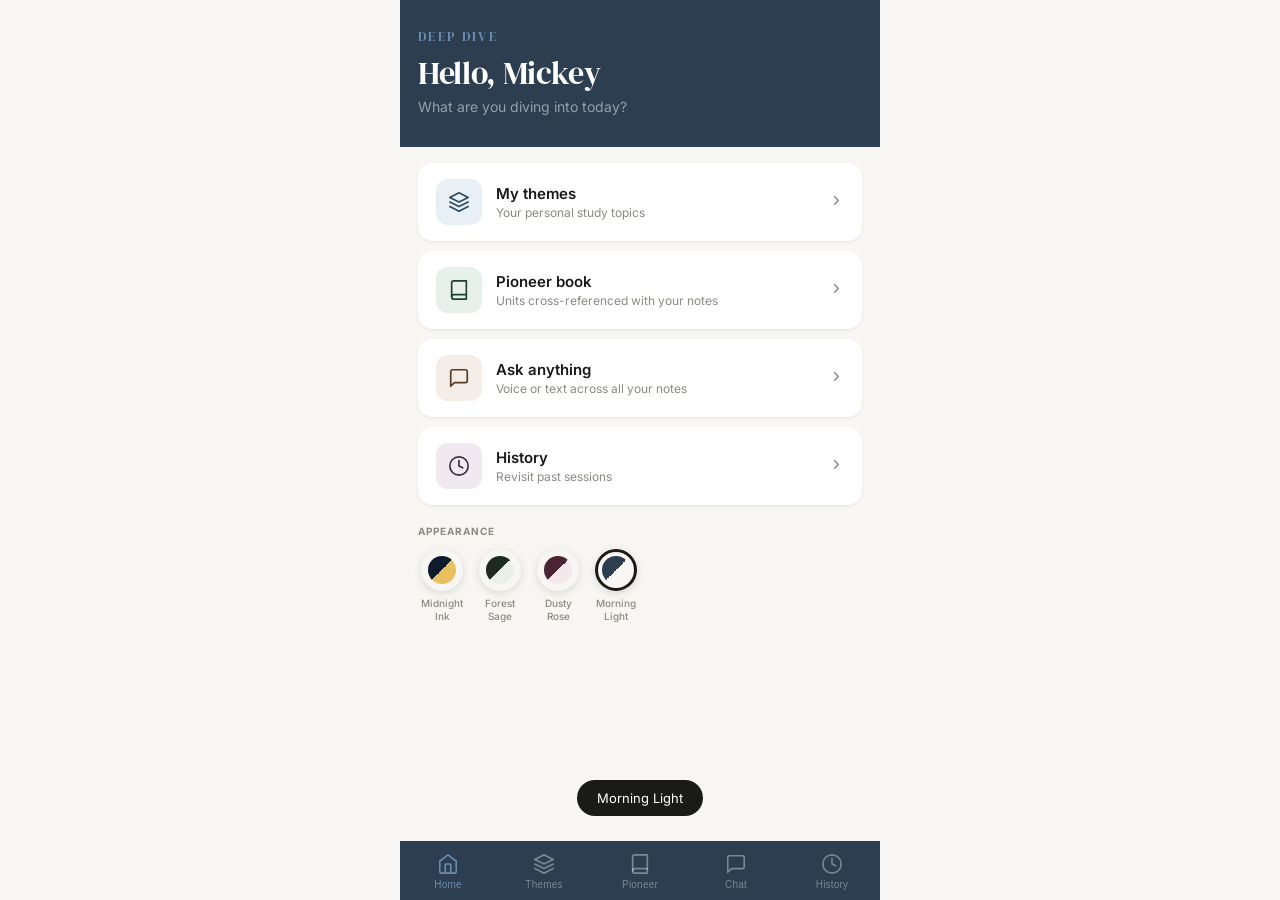
==== commit c499ce50: "Update index.html" ====
--- a/index.html
+++ b/index.html
@@ -50,7 +50,7 @@
     </div>
   </div>
   <div class="home-theme-section">
-    <span class="home-theme-label">Theme</span>
+    <span class="home-theme-label">Appearance</span>
     <div class="theme-swatches">
       <div class="theme-swatch" onclick="applyTheme(0)">
         <div class="swatch-dot active" id="swatch-0">
--- a/style.css
+++ b/style.css
@@ -0,0 +1,253 @@
+@import url('https://fonts.googleapis.com/css2?family=DM+Serif+Display&family=Inter:wght@400;500;600&display=swap');
+
+* { box-sizing: border-box; margin: 0; padding: 0; -webkit-tap-highlight-color: transparent; }
+:root {
+  --navy: #0D1B2A;
+  --navy-mid: #1B2E42;
+  --navy-soft: #243548;
+  --gold: #C9A84C;
+  --gold-light: #F5EDD6;
+  --gold-dim: rgba(201,168,76,0.15);
+  --bg: #F2F0EB;
+  --surface: #FFFFFF;
+  --surface2: #F8F6F2;
+  --surface3: #EDEAE3;
+  --text: #0D1B2A;
+  --text2: #4A5568;
+  --text3: #8A95A3;
+  --border: rgba(13,27,42,0.08);
+  --border-strong: rgba(13,27,42,0.15);
+  --teal: #0F6E56; --teal-light: #E1F5EE;
+  --amber: #854F0B; --amber-light: #FAEEDA;
+  --coral: #993C1D; --coral-light: #FAECE7;
+  --purple: #534AB7; --purple-light: #EEEDFE; --purple-dark: #26215C;
+  --radius: 14px;
+  --nav-h: 64px;
+}
+
+html, body { background: var(--bg); }
+body {
+  font-family: 'Inter', -apple-system, BlinkMacSystemFont, sans-serif;
+  color: var(--text);
+  min-height: 100vh;
+  max-width: 480px;
+  margin: 0 auto;
+  overscroll-behavior: none;
+}
+
+/* ── NAV ── */
+.bottom-nav {
+  position: fixed; bottom: 0; left: 50%; transform: translateX(-50%);
+  width: 100%; max-width: 480px;
+  background: var(--navy);
+  display: flex; z-index: 100;
+  padding-bottom: env(safe-area-inset-bottom);
+}
+.nav-btn {
+  flex: 1; display: flex; flex-direction: column; align-items: center; gap: 4px;
+  padding: 12px 4px 10px; font-size: 10px; font-weight: 500;
+  color: rgba(255,255,255,0.38);
+  border: none; background: none; cursor: pointer;
+  transition: color 0.2s; letter-spacing: 0.02em;
+}
+.nav-btn.active { color: var(--gold); }
+.nav-btn svg { width: 22px; height: 22px; stroke: currentColor; fill: none; stroke-width: 1.8; stroke-linecap: round; stroke-linejoin: round; }
+
+/* ── SCREENS ── */
+.screen { display: none; padding-bottom: calc(var(--nav-h) + env(safe-area-inset-bottom) + 20px); min-height: 100vh; background: var(--bg); }
+.screen.active { display: block; }
+
+.top-bar {
+  position: sticky; top: 0;
+  background: var(--navy);
+  padding: 14px 18px;
+  display: flex; align-items: center; gap: 12px; z-index: 50;
+}
+.top-bar h1 { font-size: 17px; font-weight: 600; flex: 1; color: #FFFFFF; letter-spacing: 0.01em; }
+.icon-btn {
+  width: 36px; height: 36px;
+  display: flex; align-items: center; justify-content: center;
+  border: none; background: rgba(255,255,255,0.08); cursor: pointer;
+  color: rgba(255,255,255,0.75);
+  border-radius: 10px; transition: background 0.15s; flex-shrink: 0;
+}
+.icon-btn:active { background: rgba(255,255,255,0.15); }
+.icon-btn svg { width: 19px; height: 19px; stroke: currentColor; fill: none; stroke-width: 1.8; stroke-linecap: round; stroke-linejoin: round; }
+.content { padding: 20px 18px; }
+
+/* ── HOME ── */
+.home-hero { background: var(--navy); padding: 28px 18px 32px; margin-bottom: 0; }
+.home-brand {
+  font-family: 'DM Serif Display', Georgia, serif;
+  font-size: 13px; font-weight: 400; color: var(--gold);
+  letter-spacing: 0.18em; text-transform: uppercase; margin-bottom: 10px; display: block;
+}
+.greeting {
+  font-family: 'DM Serif Display', Georgia, serif;
+  font-size: 32px; font-weight: 400; color: #FFFFFF;
+  line-height: 1.15; margin-bottom: 6px; letter-spacing: -0.01em;
+}
+.greeting-sub { font-size: 14px; color: rgba(255,255,255,0.5); margin-bottom: 0; font-weight: 400; }
+.home-cards { padding: 16px 18px 0; display: flex; flex-direction: column; gap: 10px; background: var(--bg); }
+.home-card {
+  background: var(--surface); border: none; border-radius: var(--radius);
+  padding: 16px 18px; display: flex; align-items: center; gap: 14px;
+  cursor: pointer; transition: transform 0.12s, box-shadow 0.12s;
+  box-shadow: 0 1px 3px rgba(13,27,42,0.06), 0 1px 2px rgba(13,27,42,0.04);
+}
+.home-card:active { transform: scale(0.985); box-shadow: none; }
+.home-icon { width: 46px; height: 46px; border-radius: 12px; display: flex; align-items: center; justify-content: center; flex-shrink: 0; }
+.home-icon svg { width: 22px; height: 22px; stroke: currentColor; fill: none; stroke-width: 1.8; stroke-linecap: round; stroke-linejoin: round; }
+.home-card h3 { font-size: 15px; font-weight: 600; margin-bottom: 2px; color: var(--text); }
+.home-card p { font-size: 12px; color: var(--text3); font-weight: 400; }
+.chev { margin-left: auto; flex-shrink: 0; }
+.chev svg { width: 15px; height: 15px; stroke: var(--text3); fill: none; stroke-width: 2.5; stroke-linecap: round; stroke-linejoin: round; }
+
+/* ── THEME SWATCHES ── */
+.home-theme-section { padding: 20px 18px 24px; background: var(--bg); }
+.home-theme-label { font-size: 10px; font-weight: 700; letter-spacing: 0.1em; text-transform: uppercase; color: var(--text3); margin-bottom: 12px; display: block; }
+.theme-swatches { display: flex; gap: 10px; flex-wrap: wrap; }
+.theme-swatch { display: flex; flex-direction: column; align-items: center; gap: 6px; cursor: pointer; transition: transform 0.15s; }
+.theme-swatch:active { transform: scale(0.92); }
+.swatch-dot { width: 42px; height: 42px; border-radius: 50%; display: flex; align-items: center; justify-content: center; border: 3px solid transparent; transition: border-color 0.2s; box-shadow: 0 2px 8px rgba(0,0,0,0.12); }
+.swatch-dot.active { border-color: var(--text); }
+.swatch-inner { width: 28px; height: 28px; border-radius: 50%; }
+.swatch-name { font-size: 10px; color: var(--text3); font-weight: 500; text-align: center; max-width: 48px; line-height: 1.3; }
+
+/* ── THEMES LIST ── */
+.search-wrap { margin-bottom: 16px; }
+.search-wrap input {
+  width: 100%; padding: 12px 18px; border-radius: 99px; border: none;
+  background: var(--surface); font-size: 16px; color: var(--text); outline: none;
+  box-shadow: 0 1px 3px rgba(13,27,42,0.08); font-family: 'Inter', sans-serif;
+}
+.search-wrap input:focus { box-shadow: 0 0 0 2px var(--gold), 0 1px 3px rgba(13,27,42,0.08); }
+.search-wrap input::placeholder { color: var(--text3); }
+.theme-row { display: flex; align-items: center; gap: 12px; padding: 15px 0; border-bottom: 0.5px solid var(--border); cursor: pointer; transition: opacity 0.12s; }
+.theme-row:last-child { border-bottom: none; }
+.theme-row:active { opacity: 0.55; }
+.theme-name { font-size: 15px; flex: 1; font-weight: 400; color: var(--text); }
+.theme-arrow { color: var(--border-strong); }
+.theme-arrow svg { width: 14px; height: 14px; stroke: currentColor; fill: none; stroke-width: 2.5; stroke-linecap: round; stroke-linejoin: round; }
+.add-row { display: flex; align-items: center; gap: 10px; padding: 15px 0; cursor: pointer; color: var(--gold); font-size: 15px; font-weight: 500; }
+.add-row svg { width: 18px; height: 18px; stroke: currentColor; fill: none; stroke-width: 2.5; stroke-linecap: round; stroke-linejoin: round; }
+.empty-themes { text-align: center; padding: 64px 24px; }
+.empty-themes .big-icon { font-size: 52px; margin-bottom: 18px; }
+.empty-themes h3 { font-family: 'DM Serif Display', Georgia, serif; font-size: 22px; font-weight: 400; margin-bottom: 10px; color: var(--text); }
+.empty-themes p { font-size: 14px; color: var(--text3); line-height: 1.65; margin-bottom: 28px; }
+.empty-themes button { background: var(--navy); color: white; border: none; padding: 13px 26px; border-radius: 99px; font-size: 15px; font-weight: 500; cursor: pointer; display: inline-flex; align-items: center; gap: 8px; font-family: 'Inter', sans-serif; }
+.empty-themes button svg { width: 18px; height: 18px; stroke: currentColor; fill: none; stroke-width: 2; stroke-linecap: round; stroke-linejoin: round; }
+
+/* ── NOTE CARDS ── */
+.source-pill { display: inline-flex; align-items: center; gap: 5px; font-size: 11px; font-weight: 600; padding: 4px 12px; border-radius: 99px; background: var(--navy); color: var(--gold); letter-spacing: 0.04em; text-transform: uppercase; margin-bottom: 16px; }
+.section-label { font-size: 10px; font-weight: 700; color: var(--text3); letter-spacing: 0.1em; text-transform: uppercase; margin: 20px 0 10px; }
+.note-card { background: var(--surface); border: none; border-radius: 14px; margin-bottom: 10px; overflow: hidden; box-shadow: 0 1px 3px rgba(13,27,42,0.07), 0 1px 2px rgba(13,27,42,0.04); }
+.note-head { display: flex; align-items: flex-start; gap: 10px; padding: 14px 16px; cursor: pointer; transition: background 0.12s; }
+.note-head:active { background: var(--surface2); }
+.note-tag-pill { font-size: 10px; font-weight: 700; padding: 3px 8px; border-radius: 6px; background: var(--gold-dim); color: var(--gold); border: 1px solid rgba(201,168,76,0.25); flex-shrink: 0; margin-top: 1px; white-space: nowrap; letter-spacing: 0.04em; text-transform: uppercase; }
+.note-summary { font-size: 13px; flex: 1; line-height: 1.4; }
+.note-chev { color: var(--text3); transition: transform 0.2s; flex-shrink: 0; margin-top: 2px; }
+.note-chev svg { width: 14px; height: 14px; stroke: currentColor; fill: none; stroke-width: 2; stroke-linecap: round; stroke-linejoin: round; }
+.note-chev.open { transform: rotate(180deg); }
+.note-body { display: none; padding: 0 12px 14px 12px; border-top: 0.5px solid var(--border); }
+.note-body.open { display: block; }
+.note-full { font-size: 13px; line-height: 1.75; color: var(--text2); padding-top: 12px; margin-bottom: 8px; font-family: Georgia, serif; }
+.note-ref { font-size: 11px; color: var(--text3); margin-bottom: 10px; }
+.note-actions { display: flex; gap: 6px; flex-wrap: wrap; }
+.note-action { font-size: 12px; padding: 6px 10px; border-radius: 8px; border: 0.5px solid var(--border-strong); background: var(--surface2); color: var(--text2); cursor: pointer; display: flex; align-items: center; gap: 4px; transition: background 0.12s; }
+.note-action:active { background: var(--bg); }
+.note-action svg { width: 13px; height: 13px; stroke: currentColor; fill: none; stroke-width: 2; stroke-linecap: round; stroke-linejoin: round; }
+
+/* ── LOADING / EMPTY ── */
+.loading-state { text-align: center; padding: 48px 20px; color: var(--text3); font-size: 14px; }
+.spinner { width: 28px; height: 28px; border: 2px solid var(--border-strong); border-top-color: var(--gold); border-radius: 50%; animation: spin 0.7s linear infinite; margin: 0 auto 14px; }
+@keyframes spin { to { transform: rotate(360deg); } }
+.empty-state { text-align: center; padding: 40px 20px; }
+.empty-state p { font-size: 14px; color: var(--text3); line-height: 1.6; }
+
+/* ── PIONEER ── */
+.unit-card { background: var(--surface); border: 0.5px solid var(--border); border-radius: var(--radius); padding: 14px 16px; margin-bottom: 10px; cursor: pointer; transition: background 0.12s; }
+.unit-card:active { background: var(--surface2); }
+.unit-number { font-size: 11px; font-weight: 600; color: var(--text3); letter-spacing: 0.05em; text-transform: uppercase; margin-bottom: 4px; }
+.unit-title { font-size: 14px; font-weight: 500; margin-bottom: 6px; }
+.match-badge { font-size: 11px; background: var(--purple-light); color: var(--purple); border-radius: 6px; padding: 2px 8px; display: inline-block; font-weight: 500; }
+
+/* ── CHAT ── */
+.chat-messages { padding: 16px; display: flex; flex-direction: column; gap: 12px; padding-bottom: calc(var(--nav-h) + 120px + env(safe-area-inset-bottom)); }
+.bubble-me { background: var(--navy); color: rgba(255,255,255,0.92); border-radius: 18px 18px 4px 18px; padding: 11px 16px; font-size: 14px; line-height: 1.55; align-self: flex-end; max-width: 85%; font-weight: 400; }
+.bubble-them { background: var(--surface); border-radius: 18px 18px 18px 4px; padding: 14px 16px; font-size: 14px; line-height: 1.75; align-self: flex-start; max-width: 92%; font-family: 'DM Serif Display', Georgia, serif; white-space: pre-wrap; box-shadow: 0 1px 3px rgba(13,27,42,0.07); }
+.typing { display: flex; gap: 5px; padding: 14px 16px; align-items: center; }
+.typing span { width: 7px; height: 7px; border-radius: 50%; background: var(--text3); animation: bounce 1.1s infinite; }
+.typing span:nth-child(2) { animation-delay: 0.18s; }
+.typing span:nth-child(3) { animation-delay: 0.36s; }
+@keyframes bounce { 0%,60%,100%{transform:translateY(0)} 30%{transform:translateY(-6px)} }
+
+.suggestions-row { display: flex; flex-wrap: wrap; gap: 8px; margin-top: 4px; align-self: flex-start; max-width: 92%; }
+.suggestion-chip { font-size: 12px; padding: 7px 13px; border-radius: 99px; border: 1px solid var(--border-strong); background: var(--surface); color: var(--text2); cursor: pointer; font-family: 'Inter', sans-serif; font-weight: 500; transition: background 0.12s; }
+.suggestion-chip:active { background: var(--surface3); }
+
+.chat-bar { position: fixed; bottom: calc(var(--nav-h) + env(safe-area-inset-bottom)); left: 50%; transform: translateX(-50%); width: 100%; max-width: 480px; background: var(--surface); border-top: 0.5px solid var(--border); padding: 10px 14px 12px; z-index: 50; }
+.chat-bar-row { display: flex; align-items: center; gap: 8px; }
+.chat-bar textarea { flex: 1; padding: 11px 16px; border-radius: 18px; border: none; background: var(--bg); font-size: 16px; color: var(--text); outline: none; font-family: 'Inter', sans-serif; resize: none; max-height: 120px; overflow-y: auto; line-height: 1.4; }
+.chat-bar textarea:focus { box-shadow: 0 0 0 2px var(--gold); }
+
+.voice-btn { width: 46px; height: 46px; border-radius: 50%; flex-shrink: 0; border: none; cursor: pointer; display: flex; align-items: center; justify-content: center; transition: all 0.2s; background: var(--surface3); color: var(--text2); }
+.voice-btn.listening { background: #C62828; color: white; animation: pulse-ring 1.2s ease-out infinite; }
+.voice-btn svg { width: 18px; height: 18px; stroke: currentColor; fill: none; stroke-width: 1.8; stroke-linecap: round; stroke-linejoin: round; }
+@keyframes pulse-ring { 0% { box-shadow: 0 0 0 0 rgba(229,57,53,0.4); } 70% { box-shadow: 0 0 0 10px rgba(229,57,53,0); } 100% { box-shadow: 0 0 0 0 rgba(229,57,53,0); } }
+
+.send-btn { width: 46px; height: 46px; border-radius: 50%; flex-shrink: 0; background: var(--navy); border: none; cursor: pointer; display: flex; align-items: center; justify-content: center; transition: opacity 0.15s; }
+.send-btn:active { opacity: 0.8; }
+.send-btn svg { width: 16px; height: 16px; stroke: white; fill: none; stroke-width: 2; stroke-linecap: round; stroke-linejoin: round; }
+.voice-status { font-size: 12px; color: var(--text3); text-align: center; padding-top: 6px; min-height: 20px; transition: color 0.2s; letter-spacing: 0.02em; }
+.voice-status.active { color: #C62828; }
+
+.replay-btn { display: flex; align-items: center; gap: 6px; background: var(--gold-dim); border: 1px solid rgba(201,168,76,0.3); color: var(--gold); padding: 7px 14px; border-radius: 99px; font-size: 12px; font-weight: 600; font-family: 'Inter', sans-serif; cursor: pointer; align-self: flex-start; margin-top: -4px; }
+.replay-btn svg { width: 14px; height: 14px; stroke: currentColor; fill: none; stroke-width: 2; stroke-linecap: round; stroke-linejoin: round; }
+
+/* ── HISTORY ── */
+.history-item { background: var(--surface); border-radius: var(--radius); margin-bottom: 10px; box-shadow: 0 1px 3px rgba(13,27,42,0.07); overflow: hidden; }
+.history-head { display: flex; align-items: flex-start; gap: 12px; padding: 14px 16px; cursor: pointer; }
+.history-head:active { background: var(--surface2); }
+.history-type-icon { width: 36px; height: 36px; border-radius: 9px; display: flex; align-items: center; justify-content: center; flex-shrink: 0; margin-top: 1px; }
+.history-type-icon svg { width: 16px; height: 16px; stroke: currentColor; fill: none; stroke-width: 1.8; stroke-linecap: round; stroke-linejoin: round; }
+.history-meta { flex: 1; min-width: 0; }
+.history-date { font-size: 10px; font-weight: 700; color: var(--gold); letter-spacing: 0.06em; text-transform: uppercase; margin-bottom: 3px; }
+.history-title { font-size: 14px; font-weight: 500; color: var(--text); margin-bottom: 2px; }
+.history-preview { font-size: 12px; color: var(--text3); }
+.history-chev { color: var(--text3); flex-shrink: 0; margin-top: 4px; transition: transform 0.2s; }
+.history-chev.open { transform: rotate(180deg); }
+.history-chev svg { width: 14px; height: 14px; stroke: currentColor; fill: none; stroke-width: 2.5; stroke-linecap: round; stroke-linejoin: round; }
+.history-body { display: none; border-top: 0.5px solid var(--border); }
+.history-body.open { display: block; }
+.history-note-card { margin: 10px 12px 0; background: var(--surface2); border-radius: 10px; overflow: hidden; }
+.history-note-card:last-of-type { margin-bottom: 0; }
+.history-note-head { display: flex; align-items: flex-start; gap: 8px; padding: 10px 12px; cursor: pointer; }
+.history-note-chev { font-size: 10px; color: var(--text3); flex-shrink: 0; transition: transform 0.2s; margin-top: 2px; }
+.history-note-chev.open { transform: rotate(180deg); }
+.history-note-body { display: none; padding: 0 12px 10px; border-top: 0.5px solid var(--border); }
+.history-note-body.open { display: block; }
+.history-chat-q { margin: 10px 12px 6px; background: var(--navy); color: rgba(255,255,255,0.9); border-radius: 14px 14px 4px 14px; padding: 10px 14px; font-size: 13px; line-height: 1.5; }
+.history-chat-r { margin: 0 12px; background: var(--surface2); border-radius: 14px 14px 14px 4px; padding: 10px 14px; font-size: 13px; line-height: 1.7; font-family: Georgia, serif; color: var(--text); }
+.history-rerun-btn { display: flex; align-items: center; justify-content: center; gap: 6px; width: calc(100% - 24px); margin: 10px 12px 12px; padding: 10px; border-radius: 10px; border: 0.5px solid var(--border-strong); background: var(--surface); color: var(--text2); font-size: 12px; font-weight: 600; font-family: 'Inter', sans-serif; cursor: pointer; }
+.history-rerun-btn svg { width: 13px; height: 13px; stroke: currentColor; fill: none; stroke-width: 2; stroke-linecap: round; stroke-linejoin: round; }
+.history-delete-btn { border: none; background: none; cursor: pointer; color: var(--text3); padding: 4px; flex-shrink: 0; }
+.history-delete-btn svg { width: 16px; height: 16px; stroke: currentColor; fill: none; stroke-width: 2.5; stroke-linecap: round; stroke-linejoin: round; }
+
+/* ── MODAL ── */
+.modal-overlay { display: none; position: fixed; inset: 0; background: rgba(0,0,0,0.45); z-index: 200; align-items: flex-end; justify-content: center; }
+.modal-overlay.open { display: flex; }
+.modal { background: var(--surface); border-radius: 24px 24px 0 0; padding: 28px 22px calc(36px + env(safe-area-inset-bottom)); width: 100%; max-width: 480px; }
+.modal h2 { font-family: 'DM Serif Display', Georgia, serif; font-size: 22px; font-weight: 400; margin-bottom: 20px; color: var(--text); }
+.modal label { font-size: 12px; font-weight: 600; color: var(--text3); display: block; margin-bottom: 7px; margin-top: 16px; letter-spacing: 0.06em; text-transform: uppercase; }
+.modal input, .modal textarea { width: 100%; padding: 12px 16px; border-radius: 12px; border: none; background: var(--bg); font-size: 16px; color: var(--text); outline: none; font-family: 'Inter', sans-serif; }
+.modal input:focus, .modal textarea:focus { box-shadow: 0 0 0 2px var(--gold); }
+.modal textarea { height: 86px; resize: none; margin-top: 0; }
+.modal-btns { display: flex; gap: 10px; margin-top: 24px; }
+.modal-btns button { flex: 1; padding: 14px; border-radius: 99px; border: none; font-size: 15px; font-weight: 600; cursor: pointer; font-family: 'Inter', sans-serif; }
+.btn-cancel { background: var(--bg); color: var(--text2); }
+.btn-save { background: var(--navy); color: white; }
+
+/* ── TOAST ── */
+.toast { position: fixed; bottom: calc(var(--nav-h) + 20px); left: 50%; transform: translateX(-50%); background: #1a1a18; color: white; padding: 10px 20px; border-radius: 99px; font-size: 13px; z-index: 300; opacity: 0; transition: opacity 0.2s; pointer-events: none; white-space: nowrap; }
+.toast.show { opacity: 1; }
